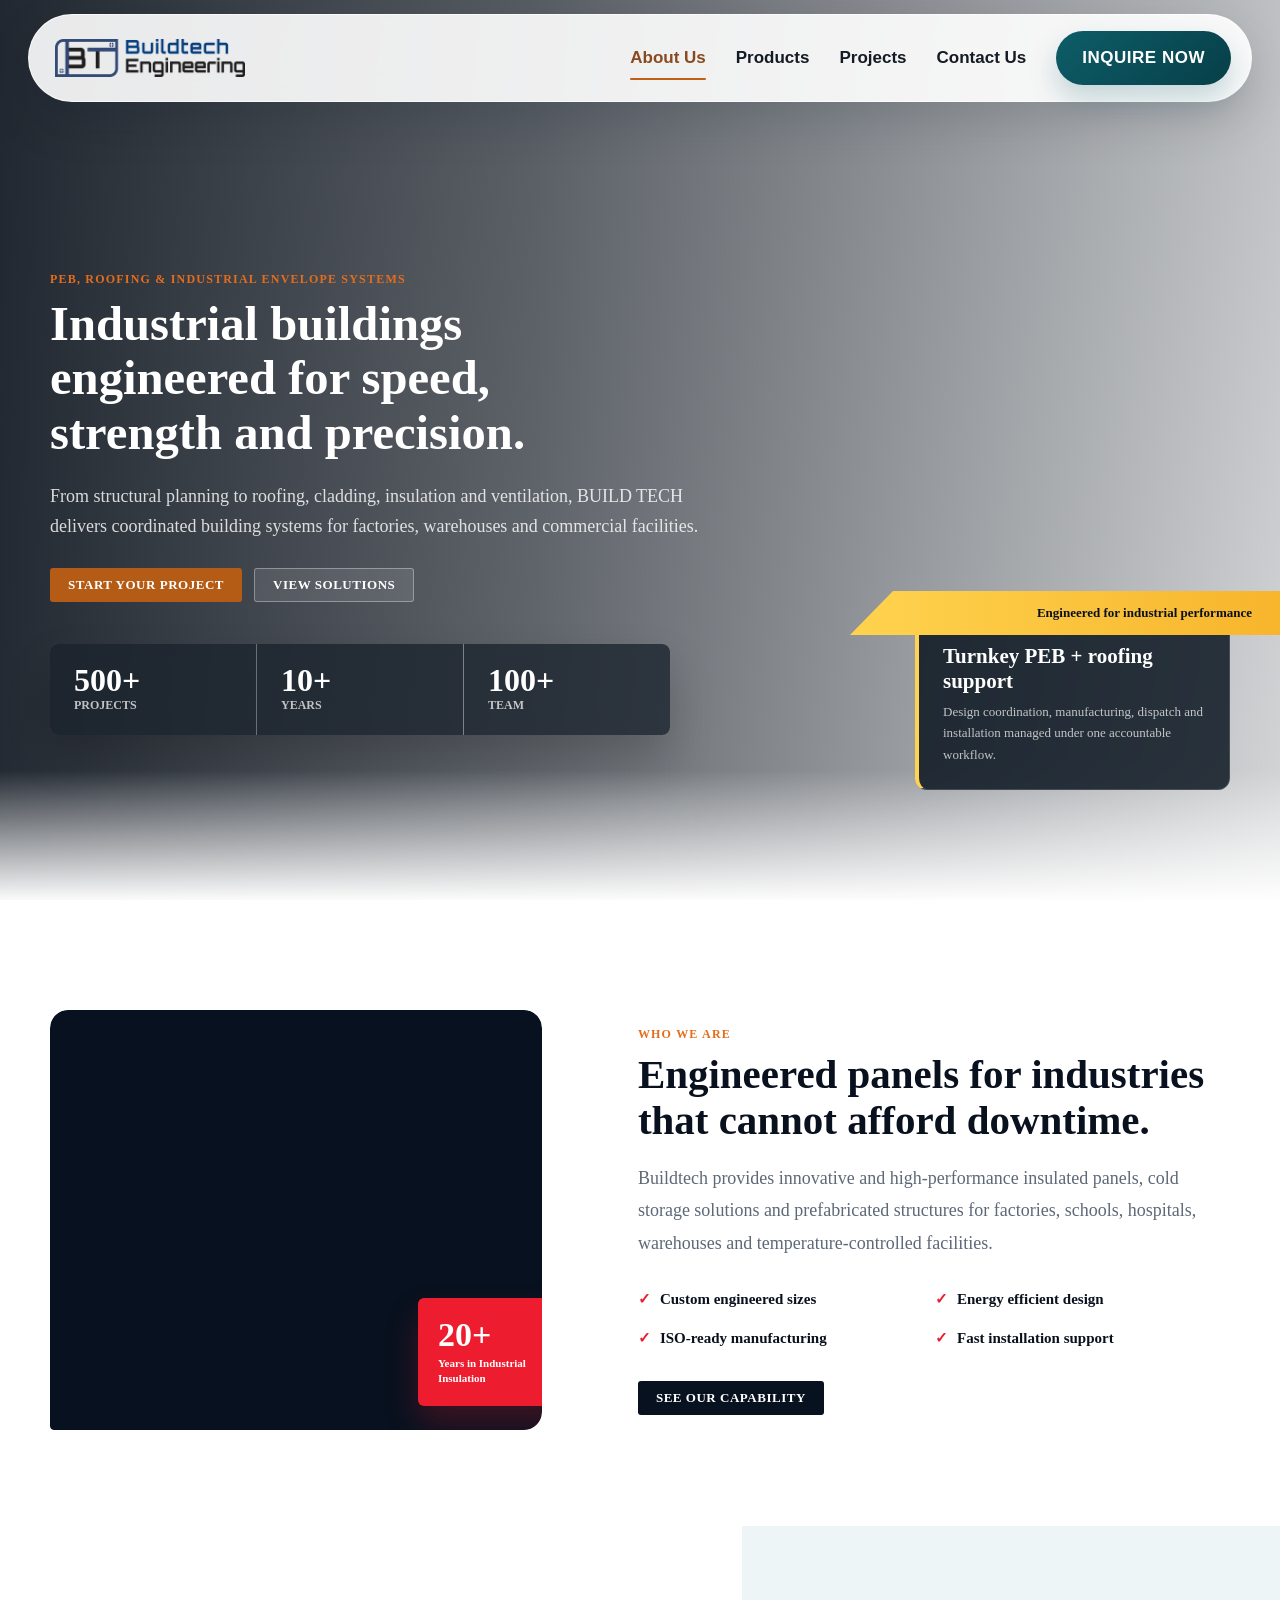
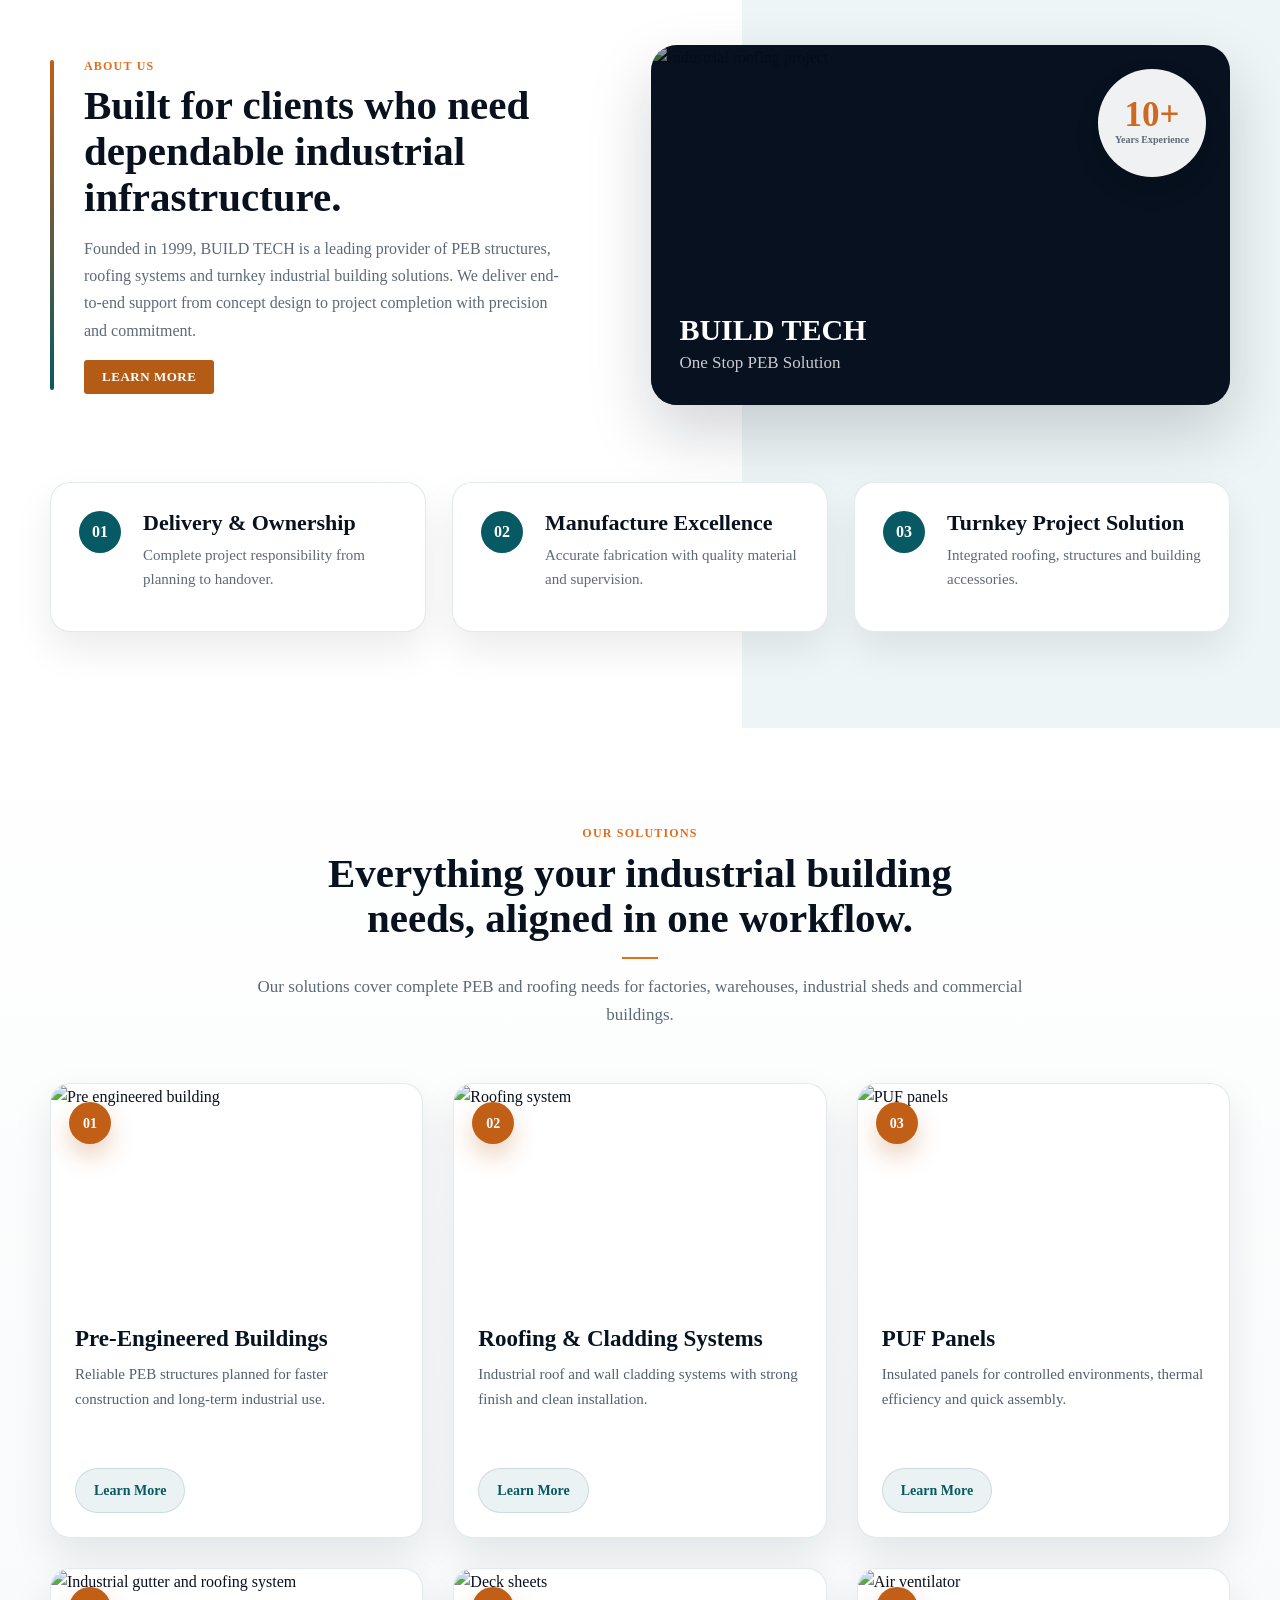
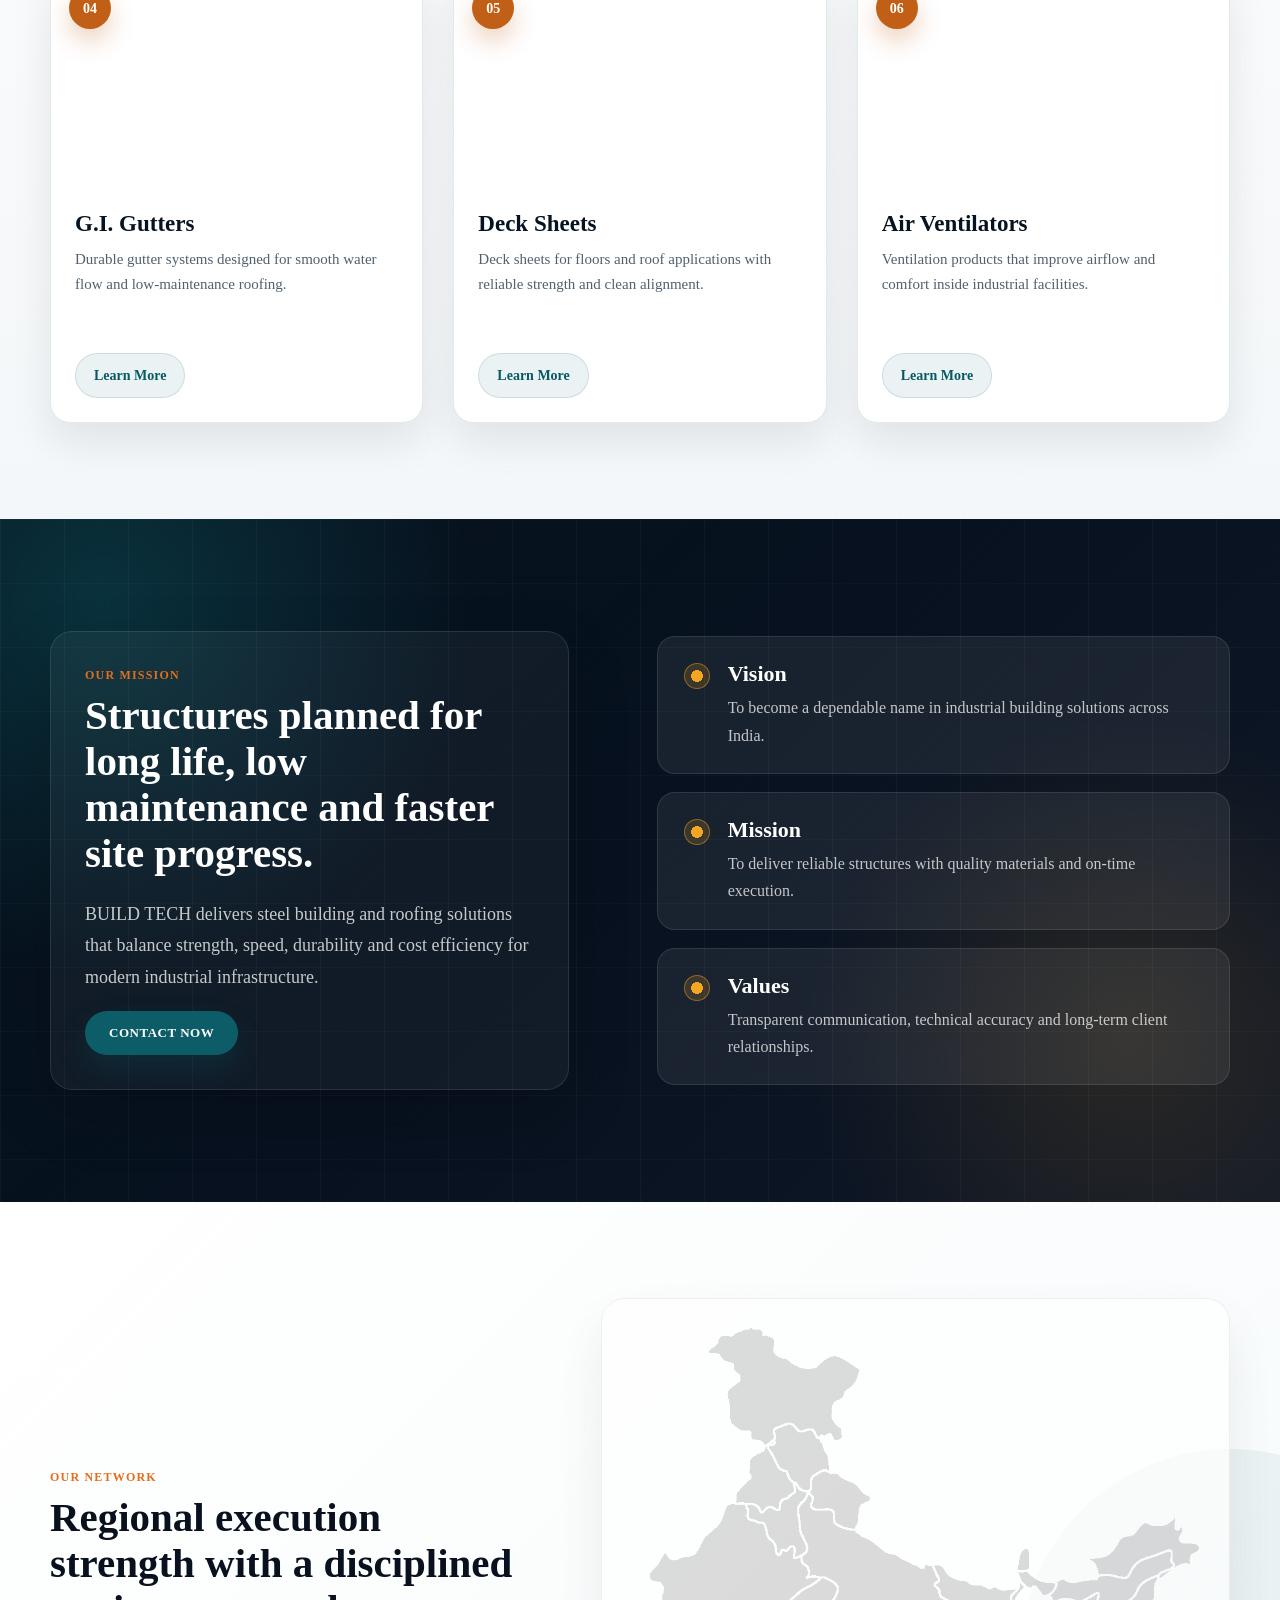
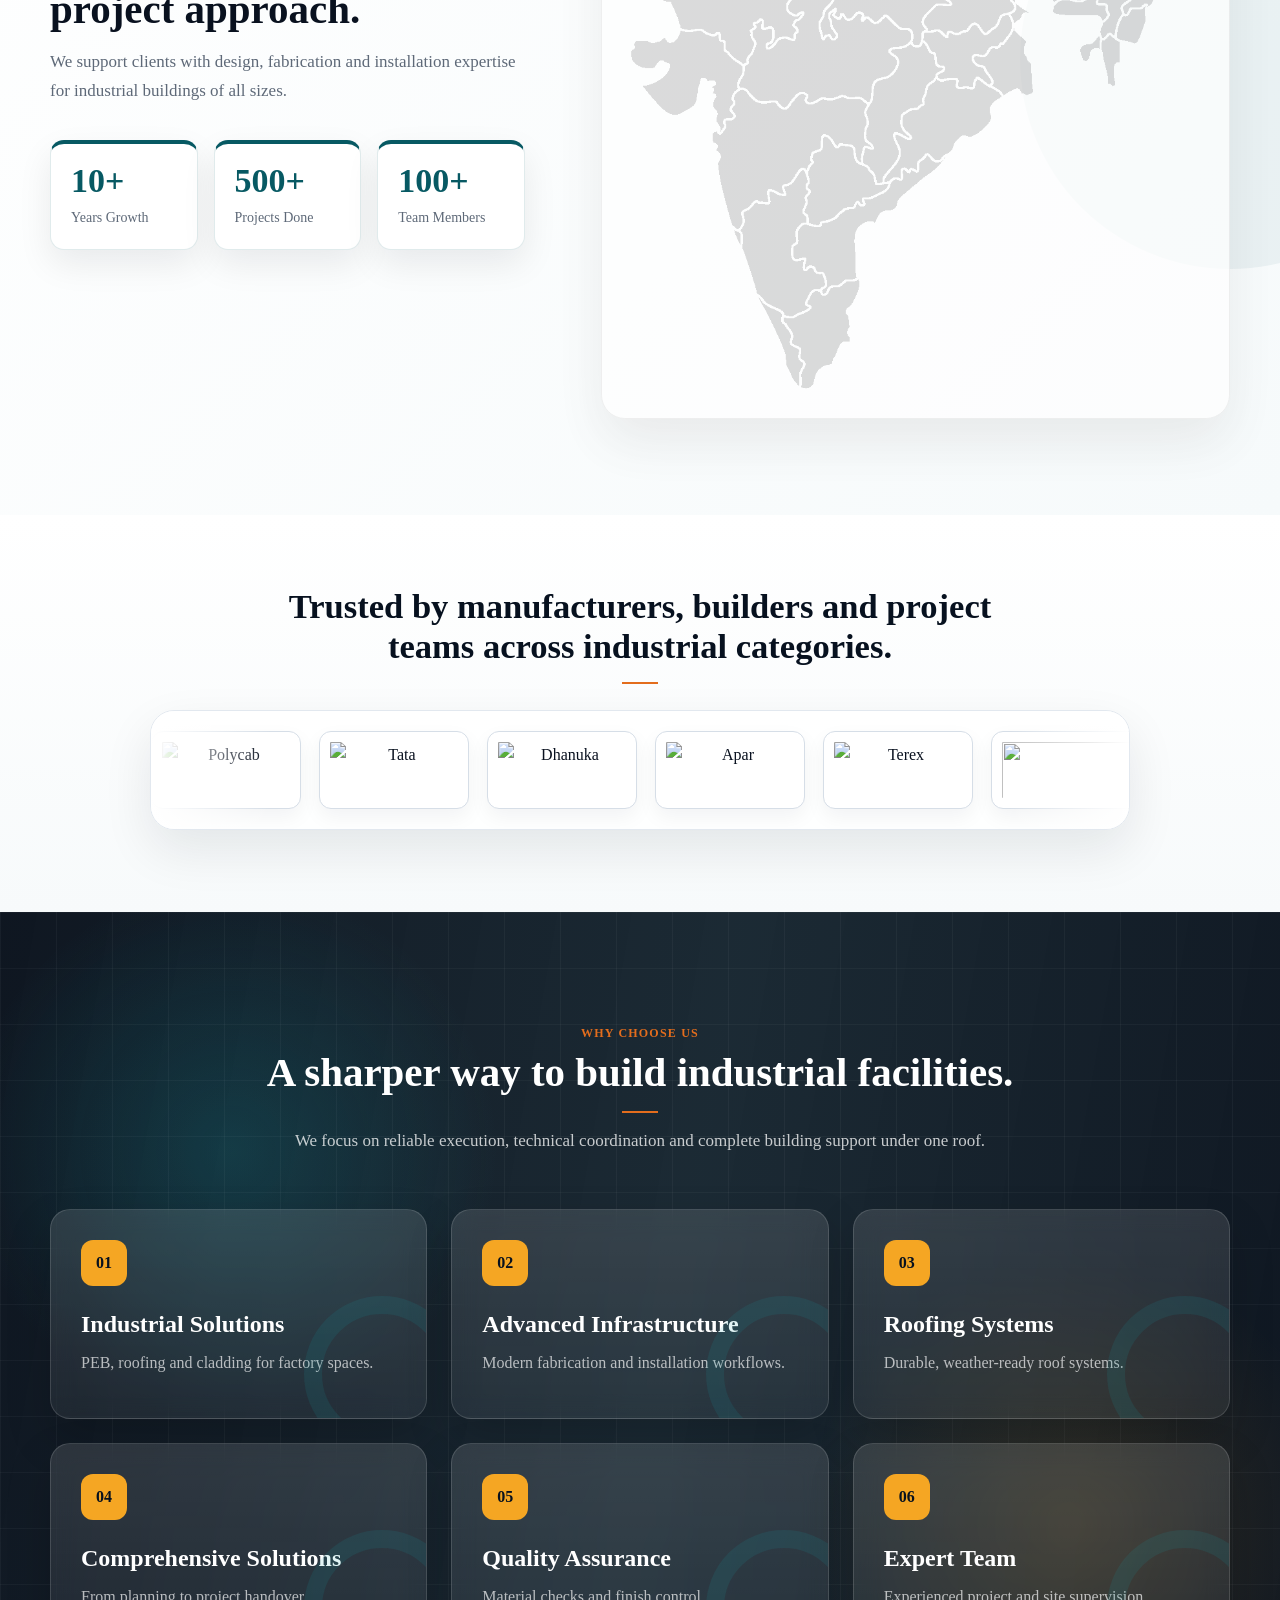
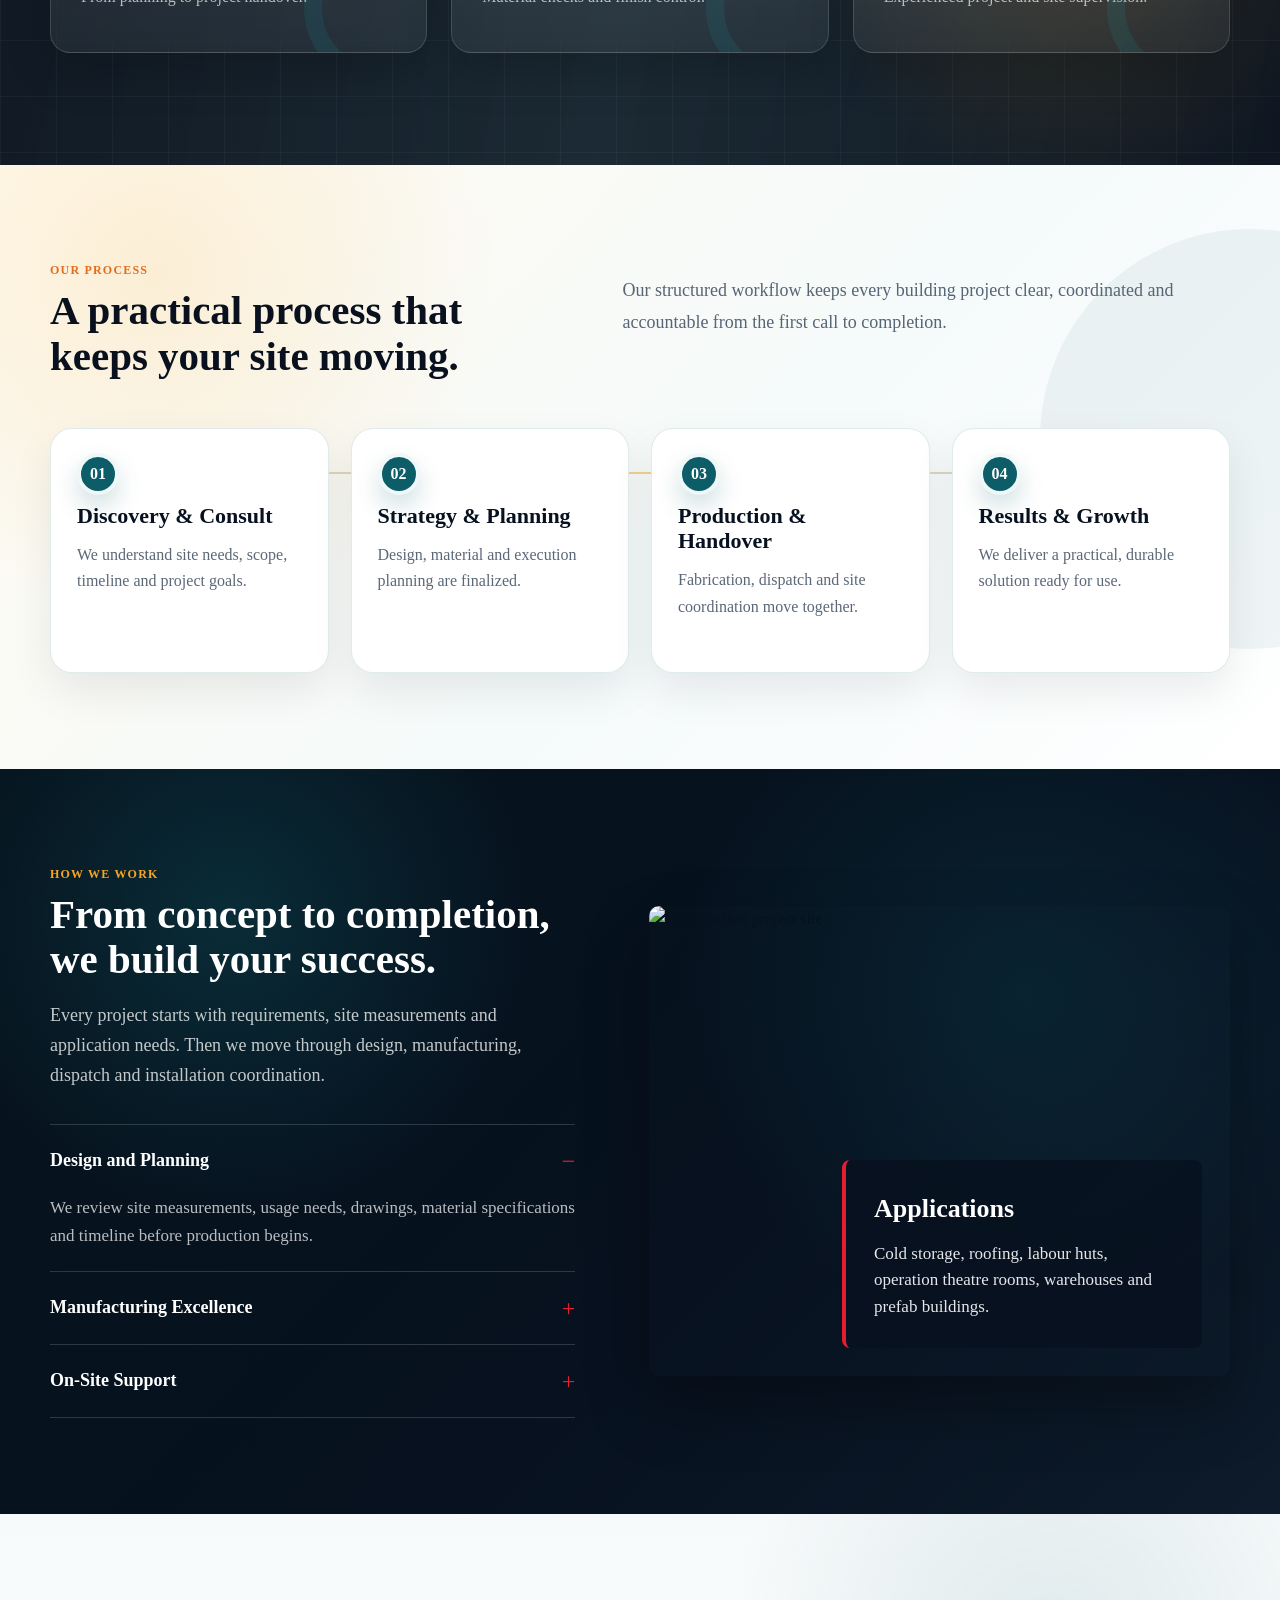
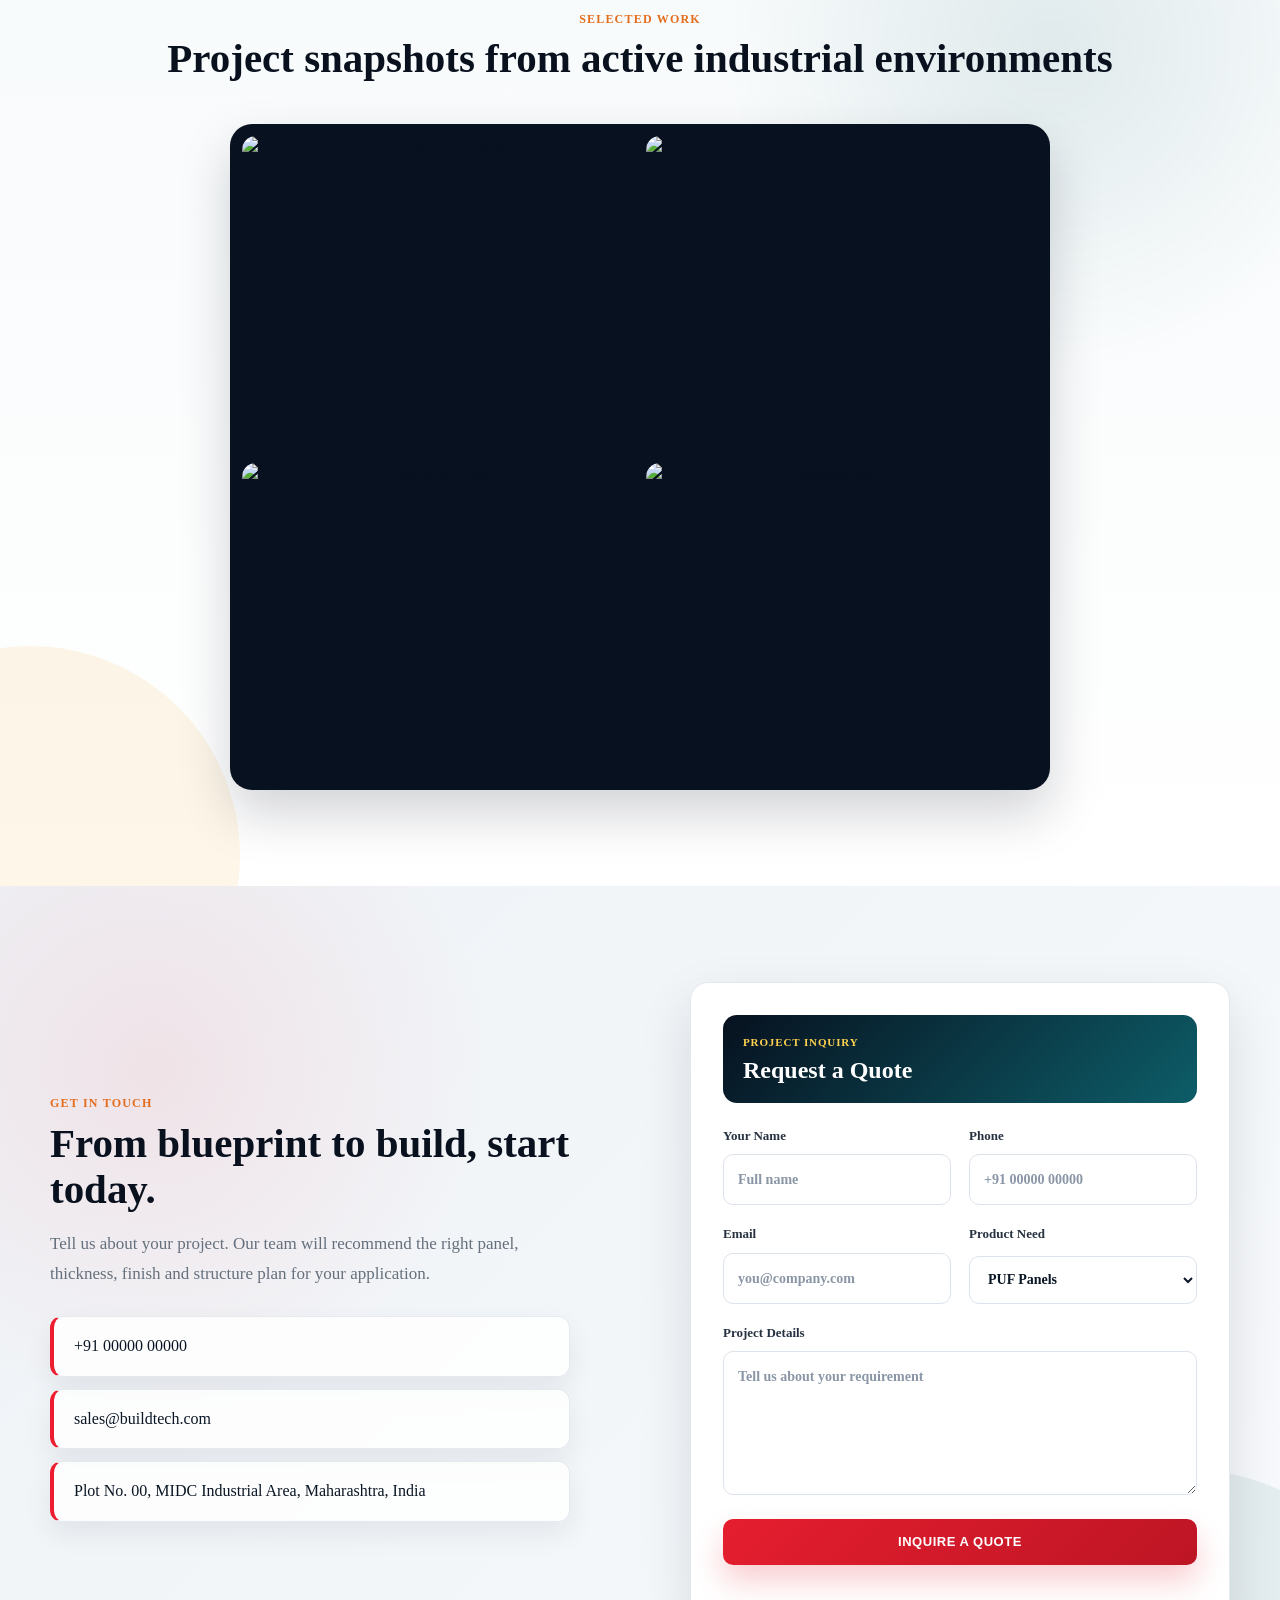
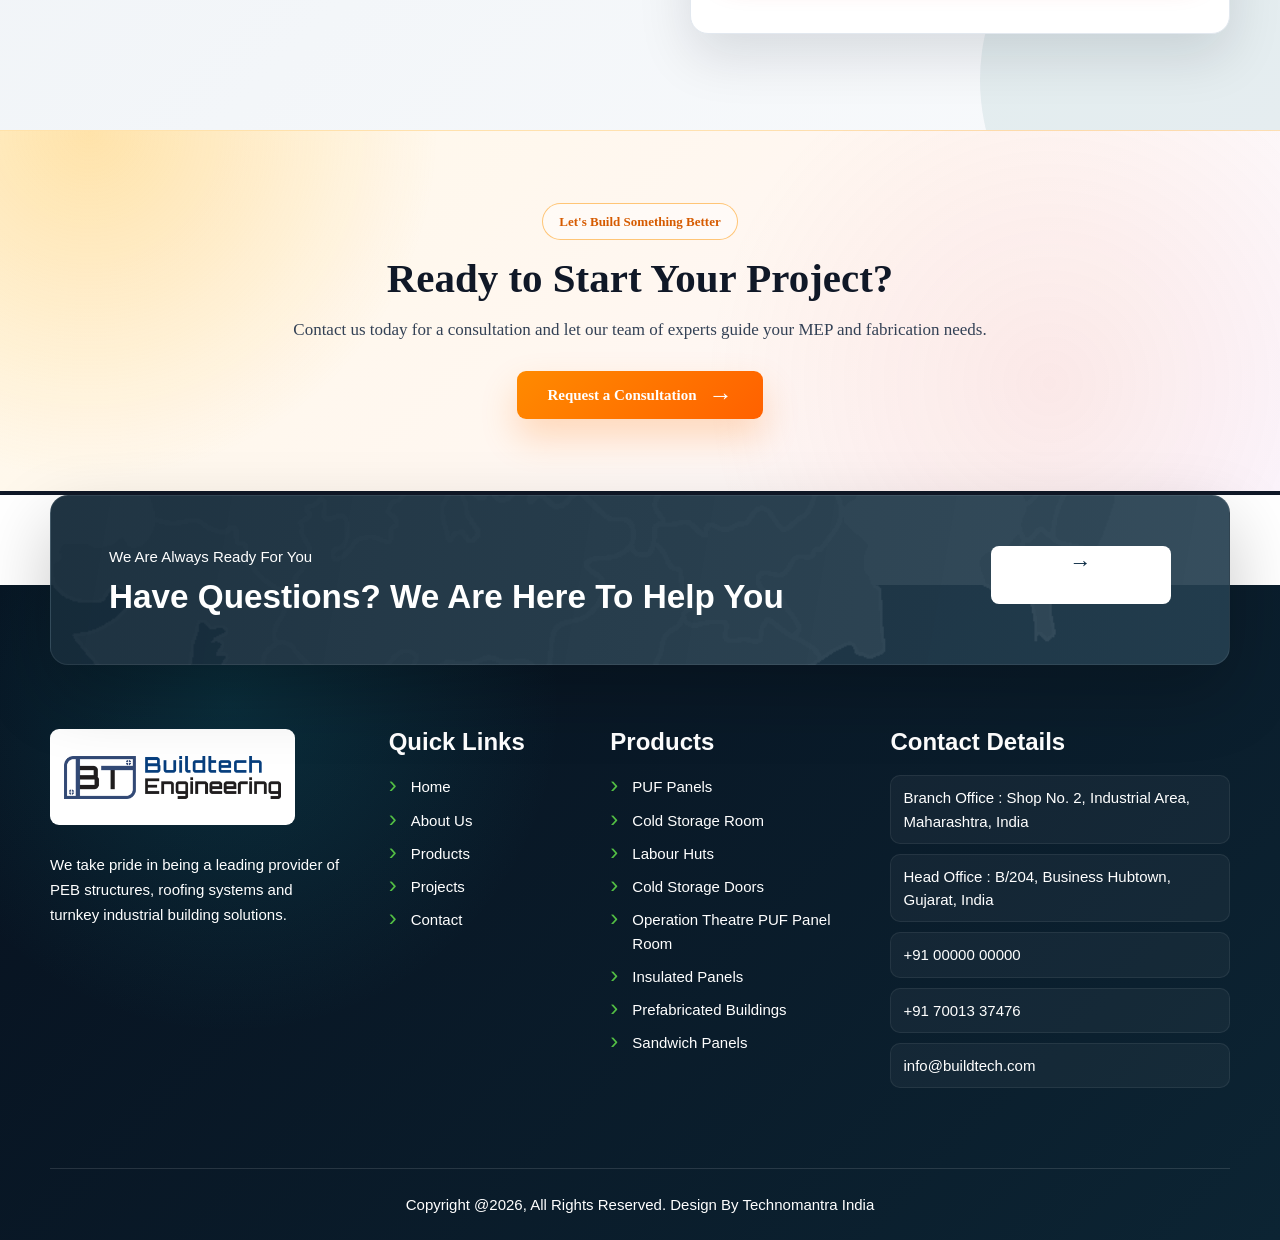
==== index.html @ 71ccad92 "website" ====
<!DOCTYPE html>
<html lang="en">
<head>
  <meta charset="UTF-8">
  <meta name="viewport" content="width=device-width, initial-scale=1.0">
  <title>BUILD TECH </title>
  <meta name="description" content="BUILD TECH provides PEB, roofing, turbo ventilators, deck sheets, air ventilators and turnkey industrial building solutions.">
  <link rel="preconnect" href="https://fonts.googleapis.com">
  <link rel="preconnect" href="https://fonts.gstatic.com" crossorigin>
  <link href="https://fonts.googleapis.com/css2?family=Inter:wght@400;500;600;700;800;900&display=swap" rel="stylesheet">
  <link rel="stylesheet" href="styles.css">
</head>
<body>
  <header class="hero" id="top">
    <nav class="nav">
      <a class="brand" href="#top">
        <img src="logo.png" alt="BUILD TECH logo">
      </a>
      <button class="nav-toggle" type="button" aria-label="Open menu" aria-expanded="false">
        <span></span><span></span><span></span>
      </button>
      <div class="nav-links" id="navLinks">
        <a href="#about">About Us</a>
        <a href="#solutions">Products</a>
        <a href="#projects">Projects</a>
        <a href="#contact">Contact Us</a>
        <a class="quote-pill" href="#contact">Inquire Now</a>
      </div>
    </nav>

    <div class="container hero-content">
      <p class="eyebrow">PEB, Roofing & Industrial Envelope Systems</p>
      <h1><span>Industrial buildings</span><span>engineered for speed,</span><span>strength and precision.</span></h1>
      <p>From structural planning to roofing, cladding, insulation and ventilation, BUILD TECH delivers coordinated building systems for factories, warehouses and commercial facilities.</p>
      <div class="hero-actions">
        <a class="btn" href="#contact">Start Your Project</a>
        <a class="btn btn-outline" href="#solutions">View Solutions</a>
      </div>
      <div class="hero-metrics" aria-label="Company highlights">
        <span><strong>500+</strong> Projects</span>
        <span><strong>10+</strong> Years</span>
        <span><strong>100+</strong> Team</span>
      </div>
    </div>

    <div class="hero-card">
      <span>Live Capability</span>
      <strong>Turnkey PEB + roofing support</strong>
      <p>Design coordination, manufacturing, dispatch and installation managed under one accountable workflow.</p>
    </div>

    <div class="ticker" aria-hidden="true">
      <span>Engineered for industrial performance</span>
    </div>
  </header>

  <main>
    <section class="banner-about">
      <div class="container banner-about-grid">
        <div class="banner-about-media">
          <video class="about-video" autoplay muted loop playsinline preload="metadata" aria-label="Industrial fabrication work">
            <source src="video1.mp4" type="video/mp4">
            Your browser does not support this video format.
          </video>
          <div class="banner-about-badge">
            <strong>20+</strong>
            <span>Years in Industrial Insulation</span>
          </div>
        </div>
        <div class="banner-about-copy">
          <p class="eyebrow">Who We Are</p>
          <h2><span>Engineered panels for industries</span><span>that cannot afford downtime.</span></h2>
          <p>Buildtech provides innovative and high-performance insulated panels, cold storage solutions and prefabricated structures for factories, schools, hospitals, warehouses and temperature-controlled facilities.</p>
          <div class="check-grid">
            <span>Custom engineered sizes</span>
            <span>Energy efficient design</span>
            <span>ISO-ready manufacturing</span>
            <span>Fast installation support</span>
          </div>
          <a class="btn btn-dark" href="#solutions">See Our Capability</a>
        </div>
      </div>
    </section>

    <section class="intro section" id="about">
      <div class="container intro-grid">
        <div class="intro-copy">
          <p class="eyebrow">About Us</p>
          <h2 class="intro-title"><span>Built for clients who need</span><span>dependable industrial</span><span>infrastructure.</span></h2>
          <p>Founded in 1999, BUILD TECH is a leading provider of PEB structures, roofing systems and turnkey industrial building solutions. We deliver end-to-end support from concept design to project completion with precision and commitment.</p>
          <a class="btn" href="#contact">Learn More</a>
        </div>
        <div class="logo-card">
          <img src="https://images.unsplash.com/photo-1541888946425-d81bb19240f5?auto=format&fit=crop&w=1200&q=82" alt="Industrial roofing project">
          <div class="logo-overlay">
            <strong>BUILD TECH</strong>
            <span>One Stop PEB Solution</span>
          </div>
          <div class="experience">
            <strong>10+</strong>
            <span>Years Experience</span>
          </div>
        </div>
      </div>

      <div class="container promise-row">
        <article>
          <span class="promise-num">01</span>
          <strong>Delivery & Ownership</strong>
          <p>Complete project responsibility from planning to handover.</p>
        </article>
        <article>
          <span class="promise-num">02</span>
          <strong>Manufacture Excellence</strong>
          <p>Accurate fabrication with quality material and supervision.</p>
        </article>
        <article>
          <span class="promise-num">03</span>
          <strong>Turnkey Project Solution</strong>
          <p>Integrated roofing, structures and building accessories.</p>
        </article>
      </div>
    </section>

    <section class="section solutions" id="solutions">
      <div class="container">
        <div class="center-head">
          <p class="eyebrow">Our Solutions</p>
          <h2><span>Everything your industrial building</span><span>needs, aligned in one workflow.</span></h2>
          <p>Our solutions cover complete PEB and roofing needs for factories, warehouses, industrial sheds and commercial buildings.</p>
        </div>

        <div class="service-grid">
          <article class="service-card">
            <span class="service-icon">01</span>
            <h3>Pre-Engineered Buildings</h3>
            <img src="https://images.unsplash.com/photo-1504917595217-d4dc5ebe6122?auto=format&fit=crop&w=900&q=80" alt="Pre engineered building">
            <p>Reliable PEB structures planned for faster construction and long-term industrial use.</p>
            <a href="#contact">Learn More</a>
          </article>
          <article class="service-card">
            <span class="service-icon">02</span>
            <h3>Roofing & Cladding Systems</h3>
            <img src="https://images.unsplash.com/photo-1541888946425-d81bb19240f5?auto=format&fit=crop&w=900&q=80" alt="Roofing system">
            <p>Industrial roof and wall cladding systems with strong finish and clean installation.</p>
            <a href="#contact">Learn More</a>
          </article>
          <article class="service-card">
            <span class="service-icon">03</span>
            <h3>PUF Panels</h3>
            <img src="https://images.unsplash.com/photo-1581092162384-8987c1d64718?auto=format&fit=crop&w=900&q=80" alt="PUF panels">
            <p>Insulated panels for controlled environments, thermal efficiency and quick assembly.</p>
            <a href="#contact">Learn More</a>
          </article>
          <article class="service-card">
            <span class="service-icon">04</span>
            <h3>G.I. Gutters</h3>
            <img src="https://images.unsplash.com/photo-1494526585095-c41746248156?auto=format&fit=crop&w=900&q=80" alt="Industrial gutter and roofing system">
            <p>Durable gutter systems designed for smooth water flow and low-maintenance roofing.</p>
            <a href="#contact">Learn More</a>
          </article>
          <article class="service-card">
            <span class="service-icon">05</span>
            <h3>Deck Sheets</h3>
            <img src="https://images.unsplash.com/photo-1503387762-592deb58ef4e?auto=format&fit=crop&w=900&q=80" alt="Deck sheets">
            <p>Deck sheets for floors and roof applications with reliable strength and clean alignment.</p>
            <a href="#contact">Learn More</a>
          </article>
          <article class="service-card">
            <span class="service-icon">06</span>
            <h3>Air Ventilators</h3>
            <img src="https://images.unsplash.com/photo-1565008447742-97f6f38c985c?auto=format&fit=crop&w=900&q=80" alt="Air ventilator">
            <p>Ventilation products that improve airflow and comfort inside industrial facilities.</p>
            <a href="#contact">Learn More</a>
          </article>
        </div>
      </div>
    </section>

    <section class="dark-split">
      <div class="container dark-grid">
        <div>
          <p class="eyebrow">Our Mission</p>
          <h2>Structures planned for long life, low maintenance and faster site progress.</h2>
          <p>BUILD TECH delivers steel building and roofing solutions that balance strength, speed, durability and cost efficiency for modern industrial infrastructure.</p>
          <a class="btn btn-light" href="#contact">Contact Now</a>
        </div>
        <div class="mission-list">
          <article><strong>Vision</strong><p>To become a dependable name in industrial building solutions across India.</p></article>
          <article><strong>Mission</strong><p>To deliver reliable structures with quality materials and on-time execution.</p></article>
          <article><strong>Values</strong><p>Transparent communication, technical accuracy and long-term client relationships.</p></article>
        </div>
      </div>
    </section>

    <section class="section global">
      <div class="container global-grid">
        <div>
          <p class="eyebrow">Our Network</p>
          <h2><span>Regional execution</span><span>strength with a disciplined</span><span>project approach.</span></h2>
          <p>We support clients with design, fabrication and installation expertise for industrial buildings of all sizes.</p>
          <div class="mini-stats">
            <span><strong>10+</strong> Years Growth</span>
            <span><strong>500+</strong> Projects Done</span>
            <span><strong>100+</strong> Team Members</span>
          </div>
        </div>
        <img class="map" src="map.png" alt="World map">
      </div>
    </section>

    <section class="brands">
      <div class="container">
        <h2>Trusted by manufacturers, builders and project teams across industrial categories.</h2>
        <div class="brand-marquee" aria-label="Trusted brands">
          <div class="brand-strip">
            <img src="https://dummyimage.com/130x70/ffffff/e42525.png&text=POLYCAB" alt="Polycab">
            <img src="https://dummyimage.com/130x70/ffffff/194d8f.png&text=TATA" alt="Tata">
            <img src="https://dummyimage.com/130x70/ffffff/1c86d1.png&text=DHANUKA" alt="Dhanuka">
            <img src="https://dummyimage.com/130x70/ffffff/333333.png&text=APAR" alt="Apar">
            <img src="https://dummyimage.com/130x70/ffffff/e30613.png&text=TEREX" alt="Terex">
            <img src="https://dummyimage.com/130x70/ffffff/e42525.png&text=POLYCAB" alt="">
            <img src="https://dummyimage.com/130x70/ffffff/194d8f.png&text=TATA" alt="">
            <img src="https://dummyimage.com/130x70/ffffff/1c86d1.png&text=DHANUKA" alt="">
            <img src="https://dummyimage.com/130x70/ffffff/333333.png&text=APAR" alt="">
            <img src="https://dummyimage.com/130x70/ffffff/e30613.png&text=TEREX" alt="">
          </div>
        </div>
      </div>
    </section>

    <section class="expertise">
      <div class="container">
        <div class="center-head light">
          <p class="eyebrow">Why Choose Us</p>
          <h2>A sharper way to build industrial facilities.</h2>
          <p>We focus on reliable execution, technical coordination and complete building support under one roof.</p>
        </div>
        <div class="expertise-grid">
          <article><span class="expertise-num">01</span><strong>Industrial Solutions</strong><p>PEB, roofing and cladding for factory spaces.</p></article>
          <article><span class="expertise-num">02</span><strong>Advanced Infrastructure</strong><p>Modern fabrication and installation workflows.</p></article>
          <article><span class="expertise-num">03</span><strong>Roofing Systems</strong><p>Durable, weather-ready roof systems.</p></article>
          <article><span class="expertise-num">04</span><strong>Comprehensive Solutions</strong><p>From planning to project handover.</p></article>
          <article><span class="expertise-num">05</span><strong>Quality Assurance</strong><p>Material checks and finish control.</p></article>
          <article><span class="expertise-num">06</span><strong>Expert Team</strong><p>Experienced project and site supervision.</p></article>
        </div>
      </div>
    </section>

    <section class="section steps">
      <div class="container">
        <div class="section-head">
          <div>
            <p class="eyebrow">Our Process</p>
            <h2>A practical process that keeps your site moving.</h2>
          </div>
          <p>Our structured workflow keeps every building project clear, coordinated and accountable from the first call to completion.</p>
        </div>
        <div class="steps-row">
          <article><span>01</span><strong>Discovery & Consult</strong><p>We understand site needs, scope, timeline and project goals.</p></article>
          <article><span>02</span><strong>Strategy & Planning</strong><p>Design, material and execution planning are finalized.</p></article>
          <article><span>03</span><strong>Production & Handover</strong><p>Fabrication, dispatch and site coordination move together.</p></article>
          <article><span>04</span><strong>Results & Growth</strong><p>We deliver a practical, durable solution ready for use.</p></article>
        </div>
      </div>
    </section>

    <section class="section build">
      <div class="container build-grid">
        <div class="work-copy">
          <p class="eyebrow">How We Work</p>
          <h2 class="work-title"><span>From concept to completion,</span><span>we build your success.</span></h2>
          <p>Every project starts with requirements, site measurements and application needs. Then we move through design, manufacturing, dispatch and installation coordination.</p>

          <div class="work-list">
            <article class="work-item is-open">
              <button class="work-list-head" type="button" aria-expanded="true">
                <strong>Design and Planning</strong>
                <span>−</span>
              </button>
              <p>We review site measurements, usage needs, drawings, material specifications and timeline before production begins.</p>
            </article>
            <article class="work-item">
              <button class="work-list-head" type="button" aria-expanded="false">
                <strong>Manufacturing Excellence</strong>
                <span>+</span>
              </button>
              <p>Panels, roofing elements and structural components are prepared with controlled fabrication, finish checks and dispatch planning.</p>
            </article>
            <article class="work-item">
              <button class="work-list-head" type="button" aria-expanded="false">
                <strong>On-Site Support</strong>
                <span>+</span>
              </button>
              <p>Our team coordinates installation support, alignment, handover checks and practical guidance for smooth project completion.</p>
            </article>
          </div>
        </div>

        <div class="work-visual">
          <img src="https://images.unsplash.com/photo-1541888946425-d81bb19240f5?auto=format&fit=crop&w=1200&q=82" alt="Construction project site">
          <div class="application-card">
            <strong>Applications</strong>
            <span>Cold storage, roofing, labour huts, operation theatre rooms, warehouses and prefab buildings.</span>
          </div>
        </div>
      </div>
    </section>

    <section class="section projects" id="projects">
      <div class="container">
        <p class="eyebrow">Selected Work</p>
        <h2>Project snapshots from active industrial environments</h2>
        <div class="project-collage">
          <img src="https://images.unsplash.com/photo-1494526585095-c41746248156?auto=format&fit=crop&w=900&q=80" alt="Industrial building">
          <img src="https://images.unsplash.com/photo-1601584115197-04ecc0da31d7?auto=format&fit=crop&w=900&q=80" alt="Factory project">
          <img src="https://images.unsplash.com/photo-1486406146926-c627a92ad1ab?auto=format&fit=crop&w=900&q=80" alt="Building frame">
          <img src="https://images.unsplash.com/photo-1522771739844-6a9f6d5f14af?auto=format&fit=crop&w=900&q=80" alt="Stadium project">
        </div>
      </div>
    </section>

    <section class="section quote-section" id="contact">
      <div class="container quote-grid">
        <div class="quote-copy">
          <p class="eyebrow">Get In Touch</p>
          <h2>From blueprint to build, start today.</h2>
          <p>Tell us about your project. Our team will recommend the right panel, thickness, finish and structure plan for your application.</p>
          <div class="contact-list">
            <a href="tel:+910000000000">+91 00000 00000</a>
            <a href="mailto:sales@buildtech.com">sales@buildtech.com</a>
            <span>Plot No. 00, MIDC Industrial Area, Maharashtra, India</span>
          </div>
        </div>

        <form class="quote-form" id="quoteForm">
          <div class="quote-form-head">
            <span>Project Inquiry</span>
            <h3>Request a Quote</h3>
          </div>
          <label class="field-half">Your Name
            <input type="text" name="name" placeholder="Full name" required>
          </label>
          <label class="field-half">Phone
            <input type="tel" name="phone" placeholder="+91 00000 00000" required>
          </label>
          <label class="field-half">Email
            <input type="email" name="email" placeholder="you@company.com">
          </label>
          <label class="field-half">Product Need
            <select name="product">
              <option>PUF Panels</option>
              <option>PEB Building</option>
              <option>Roofing Systems</option>
              <option>Deck Sheets</option>
              <option>Air Ventilator</option>
            </select>
          </label>
          <label class="field-full">Project Details
            <textarea name="message" rows="5" placeholder="Tell us about your requirement"></textarea>
          </label>
          <button class="btn field-full" type="submit">Inquire a Quote</button>
          <p class="form-status field-full" id="formStatus" role="status"></p>
        </form>
      </div>
    </section>

    <section class="bottom-cta">
      <div class="container">
        <span class="cta-label">Let's Build Something Better</span>
        <h2>Ready to Start Your Project?</h2>
        <p>Contact us today for a consultation and let our team of experts guide your MEP and fabrication needs.</p>
        <a class="cta-button" href="#contact">Request a Consultation <span>→</span></a>
      </div>
    </section>
  </main>

  <footer class="footer">
    <div class="container footer-help">
      <div>
        <span>We Are Always Ready For You</span>
        <h2>Have Questions? We Are Here To Help You</h2>
      </div>
      <a href="#contact">Contact Us <span>→</span></a>
    </div>

    <div class="container footer-grid">
      <div>
        <img src="logo.png" alt="BUILD TECH">
        <p>We take pride in being a leading provider of PEB structures, roofing systems and turnkey industrial building solutions.</p>
      </div>
      <div>
        <h3>Quick Links</h3>
        <a href="#top">Home</a>
        <a href="#about">About Us</a>
        <a href="#solutions">Products</a>
        <a href="#projects">Projects</a>
        <a href="#contact">Contact</a>
      </div>
      <div>
        <h3>Products</h3>
        <a href="#solutions">PUF Panels</a>
        <a href="#solutions">Cold Storage Room</a>
        <a href="#solutions">Labour Huts</a>
        <a href="#solutions">Cold Storage Doors</a>
        <a href="#solutions">Operation Theatre PUF Panel Room</a>
        <a href="#solutions">Insulated Panels</a>
        <a href="#solutions">Prefabricated Buildings</a>
        <a href="#solutions">Sandwich Panels</a>
      </div>
      <div>
        <h3>Contact Details</h3>
        <span>Branch Office : Shop No. 2, Industrial Area, Maharashtra, India</span>
        <span>Head Office : B/204, Business Hubtown, Gujarat, India</span>
        <a href="tel:+910000000000">+91 00000 00000</a>
        <a href="tel:+917001337476">+91 70013 37476</a>
        <a href="mailto:info@asinfrateck.com">info@buildtech.com</a>
      </div>
    </div>
    <div class="container copyright">Copyright @2026, All Rights Reserved. Design By Technomantra India</div>
    <!-- <a class="whatsapp" href="https://wa.me/910000000000" aria-label="WhatsApp">WA</a> -->
  </footer>

  <script src="script.js"></script>
</body>
</html>
---- styles.css ----
:root {
  --ink: #09111f;
  --muted: #5e6978;
  --teal: #075963;
  --teal-dark: #063f48;
  --cyan: #15a1ad;
  --gold: #f5a623;
  --yellow: #ffd34f;
  --paper: #ffffff;
  --soft: #f5f5f5;
  --line: #e7e9ee;
  --shadow: 0 18px 38px rgba(9, 17, 31, 0.14);
}

* {
  box-sizing: border-box;
}

html {
  scroll-behavior: smooth;
}

body {
  margin: 0;
  color: var(--ink);
  background: #ffffff;
  font-family: "Times New Roman", Times, serif;
  font-size: 16px;
  line-height: 1.65;
  overflow-x: hidden;
}

body.is-menu-open {
  overflow: hidden;
}

img {
  display: block;
  width: 100%;
  height: auto;
}

a {
  color: inherit;
  text-decoration: none;
}

button,
input,
select,
textarea {
  font: inherit;
}

.container {
  width: min(1180px, calc(100% - 40px));
  margin: 0 auto;
}

.section {
  padding: 96px 0;
}

.eyebrow {
  margin: 0 0 7px;
  color: #e36d1d !important;
  font-size: 12px !important;
  font-weight: 700;
  letter-spacing: 0.1em;
  text-transform: uppercase;
}

h1,
h2,
h3,
p {
  margin-top: 0;
}

h1,
h2,
h3 {
  letter-spacing: 0;
  line-height: 1.08;
}

h1 {
  max-width: 620px;
  margin-bottom: 15px;
  font-size: 42px;
  font-weight: 700;
}

h2 {
  margin-bottom: 14px;
  font-size: clamp(34px, 3.6vw, 52px);
  font-weight: 700;
}

h3 {
  margin-bottom: 10px;
  font-size: 20px;
  font-weight: 700;
}

p {
  color: var(--muted);
  font-size: 16px;
}

.btn {
  display: inline-flex;
  align-items: center;
  justify-content: center;
  min-height: 34px;
  padding: 0 18px;
  color: #ffffff;
  background: #b45b16;
  border: 0;
  border-radius: 3px;
  font-size: 13px;
  font-weight: 700;
  letter-spacing: 0.04em;
  text-transform: uppercase;
  transition: transform 0.2s ease, background 0.2s ease;
}

.btn:hover {
  transform: translateY(-2px);
  background: #8b4511;
}

.btn-light {
  color: var(--teal);
  background: #ffffff;
}

.btn-outline {
  color: #ffffff;
  background: rgba(255, 255, 255, 0.1);
  border: 1px solid rgba(255, 255, 255, 0.34);
}

.hero {
  position: relative;
  min-height: 100vh;
  overflow: hidden;
  background:
    linear-gradient(90deg, rgba(5, 12, 22, 0.86) 0%, rgba(5, 12, 22, 0.58) 42%, rgba(5, 12, 22, 0.08) 100%),
    linear-gradient(180deg, rgba(8, 19, 29, 0.2), rgba(8, 19, 29, 0.1)),
    url("https://images.unsplash.com/photo-1503387762-592deb58ef4e?auto=format&fit=crop&w=1900&q=85") center top / cover;
}

.hero::after {
  position: absolute;
  inset: auto 0 0;
  height: 130px;
  background: linear-gradient(180deg, transparent, rgba(255, 255, 255, 0.98));
  content: "";
}

.nav {
  position: relative;
  z-index: 4;
  display: flex;
  width: min(1280px, calc(100% - 56px));
  min-height: 88px;
  align-items: center;
  justify-content: space-between;
  margin: 14px auto 0;
  padding: 0 20px 0 26px;
  background: rgba(255, 255, 255, 0.9);
  border: 1px solid rgba(255, 255, 255, 0.72);
  border-radius: 999px;
  box-shadow: 0 18px 48px rgba(7, 17, 31, 0.16);
  backdrop-filter: blur(14px);
}

.brand {
  display: block;
  width: 190px;
  background: transparent;
  border-radius: 0;
  box-shadow: none;
}

.brand img {
  height: 76px;
  object-fit: contain;
}

.nav-links {
  display: flex;
  align-items: center;
  gap: 30px;
  padding: 0;
  color: #151b24;
  background: transparent;
  border-radius: 0;
  font-size: 17px;
  font-weight: 700;
  backdrop-filter: none;
  font-family: Arial, sans-serif;
}

.nav-links a:not(.quote-pill) {
  position: relative;
  padding: 8px 0;
  transition: color 0.2s ease;
}

.nav-links a:not(.quote-pill)::after {
  position: absolute;
  right: 0;
  bottom: 0;
  left: 0;
  height: 2px;
  background: #c15f17;
  border-radius: 999px;
  content: "";
  transform: scaleX(0);
  transform-origin: left;
  transition: transform 0.22s ease;
}

.nav-links a:not(.quote-pill):hover,
.nav-links a:first-child {
  color: #8a4a1f;
}

.nav-links a:not(.quote-pill):hover::after,
.nav-links a:first-child::after {
  transform: scaleX(1);
}

.caret {
  position: relative;
  top: -1px;
  font-size: 16px;
}

.quote-pill {
  padding: 13px 26px;
  color: #ffffff;
  background: linear-gradient(135deg, #0d5d68, #073f48);
  border-radius: 999px;
  font-size: 16px;
  font-weight: 800;
  letter-spacing: 0.03em;
  text-transform: uppercase;
  box-shadow: 0 14px 28px rgba(13, 93, 104, 0.22);
  font-family: Arial, sans-serif;
}

.hero-content {
  position: relative;
  z-index: 3;
  width: min(1180px, calc(100% - 40px));
  margin: 0 auto;
  padding-top: 168px;
  color: #ffffff;
}

.hero-content h1 {
  max-width: 720px;
  margin-bottom: 22px;
  color: #ffffff;
  font-size: clamp(38px, 4.2vw, 56px);
  font-weight: 700;
  line-height: 1.12;
}

.hero-content h1 span {
  display: block;
  white-space: nowrap;
}

.hero-content p:not(.eyebrow) {
  max-width: 660px;
  color: rgba(255, 255, 255, 0.82);
  font-size: 18px;
  line-height: 1.65;
}

.hero-actions {
  display: flex;
  flex-wrap: wrap;
  gap: 12px;
  margin-top: 26px;
}

.hero-metrics {
  display: grid;
  width: min(620px, 100%);
  grid-template-columns: repeat(3, 1fr);
  gap: 1px;
  margin-top: 42px;
  overflow: hidden;
  border-radius: 8px;
  background: rgba(255, 255, 255, 0.22);
  box-shadow: 0 22px 44px rgba(0, 0, 0, 0.2);
}

.hero-metrics span {
  padding: 20px 24px;
  color: rgba(255, 255, 255, 0.72);
  background: rgba(6, 16, 27, 0.72);
  font-size: 12px;
  font-weight: 700;
  text-transform: uppercase;
}

.hero-metrics strong {
  display: block;
  color: #ffffff;
  font-size: 32px;
  line-height: 1;
}

.hero-card {
  position: absolute;
  right: max(36px, calc((100vw - 1180px) / 2));
  bottom: 110px;
  z-index: 3;
  width: 315px;
  padding: 24px;
  color: #ffffff;
  background: rgba(6, 16, 27, 0.82);
  border: 1px solid rgba(255, 255, 255, 0.14);
  border-left: 4px solid var(--yellow);
  border-radius: 12px;
  backdrop-filter: blur(12px);
}

.hero-card span {
  display: block;
  margin-bottom: 10px;
  color: var(--yellow);
  font-size: 10px;
  font-weight: 900;
  letter-spacing: 0.12em;
  text-transform: uppercase;
}

.hero-card strong {
  display: block;
  margin-bottom: 8px;
  font-size: 21px;
  line-height: 1.15;
}

.hero-card p {
  margin: 0;
  color: rgba(255, 255, 255, 0.72);
  font-size: 13px;
}

.nav-toggle {
  display: none;
  width: 42px;
  height: 42px;
  background: #ffffff;
  border: 0;
  border-radius: 4px;
}

.nav-toggle span {
  display: block;
  width: 18px;
  height: 2px;
  margin: 4px auto;
  background: var(--ink);
}

.ticker {
  position: absolute;
  right: 0;
  bottom: 265px;
  z-index: 3;
  width: min(430px, 45vw);
  height: 44px;
  background: linear-gradient(90deg, var(--yellow), #f7b52c);
  clip-path: polygon(10% 0, 100% 0, 100% 100%, 0 100%);
}

.ticker span {
  display: flex;
  height: 100%;
  align-items: center;
  justify-content: flex-end;
  padding-right: 28px;
  font-size: 13px;
  font-weight: 900;
}

.banner-about {
  position: relative;
  z-index: 2;
  padding: 110px 0 96px;
  background: #ffffff;
  overflow: hidden;
}

.banner-about-grid {
  display: grid;
  grid-template-columns: 0.95fr 1fr;
  gap: 96px;
  align-items: center;
}

.banner-about-media {
  position: relative;
  max-width: 560px;
  overflow: hidden;
  border-radius: 18px 18px 18px 4px;
}

.banner-about-media img,
.banner-about-media video {
  display: block;
  width: 100%;
  height: 420px;
  object-fit: cover;
  object-position: center;
  border-radius: 18px 18px 18px 4px;
  box-shadow: 0 24px 48px rgba(9, 17, 31, 0.14);
  background: #07111f;
}

.banner-about-badge {
  position: absolute;
  right: -26px;
  bottom: 24px;
  width: 150px;
  padding: 20px;
  color: #ffffff;
  background: #ed1c2e;
  border-radius: 6px;
  box-shadow: 0 18px 34px rgba(237, 28, 46, 0.24);
}

.banner-about-badge strong {
  display: block;
  margin-bottom: 4px;
  font-size: 34px;
  line-height: 1;
}

.banner-about-badge span {
  display: block;
  font-size: 11px;
  font-weight: 700;
  line-height: 1.35;
}

.banner-about-copy h2 {
  max-width: 720px;
  margin-bottom: 18px;
  font-size: clamp(34px, 3.2vw, 46px);
  line-height: 1.08;
}

.banner-about-copy h2 span {
  display: block;
  white-space: nowrap;
}

.banner-about-copy p:not(.eyebrow) {
  max-width: 600px;
  font-size: 18px;
  line-height: 1.8;
}

.check-grid {
  display: grid;
  grid-template-columns: repeat(2, minmax(0, 1fr));
  gap: 14px 28px;
  margin: 28px 0 30px;
}

.check-grid span {
  position: relative;
  padding-left: 22px;
  font-size: 15px;
  font-weight: 800;
}

.check-grid span::before {
  position: absolute;
  left: 0;
  top: 0;
  color: #ed1c2e;
  content: "✓";
}

.btn-dark {
  background: #07111f;
}

.intro {
  position: relative;
  background:
    linear-gradient(90deg, #ffffff 0 58%, #eef5f6 58% 100%);
  overflow: hidden;
}

.intro-grid {
  display: grid;
  grid-template-columns: 0.95fr 1.05fr;
  gap: 78px;
  align-items: center;
}

.intro-copy {
  position: relative;
  padding: 34px 0 34px 34px;
}

.intro-copy::before {
  position: absolute;
  top: 38px;
  bottom: 38px;
  left: 0;
  width: 4px;
  background: linear-gradient(180deg, #c15f17, var(--teal));
  border-radius: 999px;
  content: "";
}

.intro-copy p {
  max-width: 600px;
  font-size: 16px;
  line-height: 1.7;
}

.intro-title span {
  display: block;
  white-space: nowrap;
}

.logo-card {
  position: relative;
  min-height: 300px;
  background: #07111f;
  border: 0;
  border-radius: 26px;
  overflow: hidden;
  box-shadow: 0 28px 64px rgba(9, 17, 31, 0.18);
}

.logo-card img {
  height: 360px;
  object-fit: cover;
  opacity: 0.82;
  filter: saturate(0.9) contrast(1.05);
}

.logo-card::after {
  position: absolute;
  inset: 0;
  background:
    linear-gradient(180deg, transparent 28%, rgba(7, 17, 31, 0.78) 100%),
    linear-gradient(90deg, rgba(7, 17, 31, 0.28), transparent 58%);
  content: "";
}

.logo-overlay {
  position: absolute;
  left: 28px;
  right: 28px;
  bottom: 28px;
  z-index: 2;
  color: #ffffff;
}

.logo-overlay strong,
.logo-overlay span {
  display: block;
}

.logo-overlay strong {
  margin-bottom: 4px;
  font-size: 30px;
  line-height: 1;
  text-transform: uppercase;
}

.logo-overlay span {
  color: rgba(255, 255, 255, 0.78);
  font-size: 17px;
}

.experience {
  position: absolute;
  top: 24px;
  right: 24px;
  z-index: 3;
  display: grid;
  width: 108px;
  height: 108px;
  place-items: center;
  align-content: center;
  text-align: center;
  background: rgba(255, 255, 255, 0.94);
  border-radius: 50%;
  box-shadow: 0 12px 25px rgba(0, 0, 0, 0.13);
}

.experience strong {
  color: #cf691f;
  font-size: 35px;
  line-height: 1;
}

.experience span {
  color: var(--muted);
  font-size: 10px;
  font-weight: 700;
}

.promise-row {
  display: grid;
  grid-template-columns: repeat(3, 1fr);
  gap: 26px;
  margin-top: 54px;
}

.promise-row article {
  position: relative;
  overflow: hidden;
  min-height: 150px;
  padding: 28px 28px 28px 92px;
  color: var(--ink);
  background: #ffffff;
  border: 1px solid rgba(7, 89, 99, 0.12);
  border-radius: 20px;
  box-shadow: 0 18px 38px rgba(9, 17, 31, 0.08);
  transition: transform 0.22s ease, box-shadow 0.22s ease;
}

.promise-row article:hover {
  transform: translateY(-6px);
  box-shadow: 0 26px 54px rgba(9, 17, 31, 0.13);
}

.promise-num {
  position: absolute;
  top: 28px;
  left: 28px;
  display: grid;
  width: 42px;
  height: 42px;
  place-items: center;
  color: #ffffff;
  background: var(--teal);
  border-radius: 50%;
  font-size: 16px;
  font-weight: 700;
}

.promise-row strong {
  display: block;
  margin-bottom: 8px;
  font-size: 22px;
  line-height: 1.1;
}

.promise-row p {
  margin: 0;
  color: var(--muted);
  font-size: 15px;
  line-height: 1.6;
}

.solutions {
  position: relative;
  background:
    linear-gradient(180deg, #ffffff 0%, #f4f7f9 100%);
  overflow: hidden;
}

.center-head {
  max-width: 820px;
  margin: 0 auto 54px;
  text-align: center;
}

.center-head p:not(.eyebrow) {
  font-size: 17px;
  line-height: 1.65;
}

.center-head h2 {
  max-width: 860px;
  margin-inline: auto;
  text-align: center;
}

.center-head h2 span {
  display: block;
  white-space: nowrap;
  text-align: center;
}

.service-grid {
  position: relative;
  z-index: 1;
  display: grid;
  grid-template-columns: repeat(3, 1fr);
  gap: 30px;
}

.service-card {
  position: relative;
  overflow: hidden;
  display: flex;
  min-height: 455px;
  flex-direction: column;
  padding: 0;
  background: #ffffff;
  border: 1px solid rgba(7, 89, 99, 0.12);
  border-radius: 20px;
  box-shadow: 0 18px 42px rgba(9, 17, 31, 0.09);
  transition: transform 0.24s ease, box-shadow 0.24s ease, border-color 0.24s ease;
}

.service-card:hover {
  transform: translateY(-8px);
  border-color: rgba(7, 89, 99, 0.28);
  box-shadow: 0 28px 60px rgba(9, 17, 31, 0.15);
}

.service-icon {
  position: absolute;
  top: 18px;
  left: 18px;
  z-index: 2;
  display: inline-flex;
  width: 42px;
  height: 42px;
  align-items: center;
  justify-content: center;
  color: #ffffff;
  background: #c15f17;
  border-radius: 50%;
  font-size: 14px;
  font-weight: 700;
  box-shadow: 0 12px 24px rgba(193, 95, 23, 0.28);
}

.service-card img {
  order: -1;
  height: 215px;
  margin: 0;
  width: 100%;
  object-fit: cover;
  border-radius: 0;
  transition: transform 0.45s ease;
}

.service-card:hover img {
  transform: scale(1.05);
}

.service-card h3,
.service-card p,
.service-card a {
  margin-left: 24px;
  margin-right: 24px;
}

.service-card h3 {
  margin-top: 24px;
  padding-top: 4px;
  color: #061321;
  font-size: 23px;
  line-height: 1.08;
}

.service-card p {
  min-height: auto;
  margin-bottom: 22px;
  color: #52606f;
  font-size: 15px;
  line-height: 1.65;
}

.service-card a {
  display: inline-flex;
  width: fit-content;
  margin-top: auto;
  margin-bottom: 24px;
  padding: 10px 18px;
  color: var(--teal);
  background: rgba(7, 89, 99, 0.08);
  border: 1px solid rgba(7, 89, 99, 0.14);
  border-radius: 999px;
  font-size: 14px;
  font-weight: 700;
  text-transform: capitalize;
  transition: background 0.2s ease, color 0.2s ease;
}

.service-card a:hover {
  color: #ffffff;
  background: var(--teal);
}

.dark-split {
  position: relative;
  padding: 112px 0;
  color: #ffffff;
  background:
    radial-gradient(circle at 8% 12%, rgba(21, 161, 173, 0.22), transparent 28%),
    radial-gradient(circle at 88% 76%, rgba(245, 166, 35, 0.12), transparent 26%),
    linear-gradient(135deg, #06131d 0%, #07111f 48%, #101827 100%);
  overflow: hidden;
}

.dark-split::before {
  position: absolute;
  inset: 0;
  background:
    linear-gradient(90deg, rgba(255, 255, 255, 0.035) 1px, transparent 1px),
    linear-gradient(rgba(255, 255, 255, 0.025) 1px, transparent 1px);
  background-size: 64px 64px;
  content: "";
  pointer-events: none;
}

.dark-grid {
  position: relative;
  z-index: 1;
  display: grid;
  grid-template-columns: 0.95fr 1.05fr;
  gap: 88px;
  align-items: center;
}

.dark-grid > div:first-child {
  padding: 34px;
  background: rgba(255, 255, 255, 0.045);
  border: 1px solid rgba(255, 255, 255, 0.1);
  border-radius: 22px;
  box-shadow: 0 24px 60px rgba(0, 0, 0, 0.18);
}

.dark-grid h2,
.dark-grid p,
.light h2,
.light p {
  color: #ffffff;
}

.dark-grid p,
.light p {
  color: rgba(255, 255, 255, 0.76);
}

.dark-grid h2 {
  max-width: 640px;
  margin-bottom: 22px;
}

.dark-grid > div:first-child > p:not(.eyebrow) {
  max-width: 610px;
  font-size: 18px;
  line-height: 1.75;
}

.dark-grid .btn-light {
  min-height: 44px;
  padding: 0 24px;
  color: #ffffff;
  background: #0d5d68;
  border-radius: 999px;
  box-shadow: 0 14px 28px rgba(13, 93, 104, 0.24);
}

.mission-list {
  display: grid;
  gap: 18px;
}

.mission-list article {
  position: relative;
  padding: 24px 26px 24px 70px;
  background: rgba(255, 255, 255, 0.07);
  border: 1px solid rgba(255, 255, 255, 0.1);
  border-radius: 18px;
  transition: transform 0.22s ease, background 0.22s ease;
}

.mission-list article:hover {
  transform: translateX(6px);
  background: rgba(255, 255, 255, 0.1);
}

.mission-list article::before {
  position: absolute;
  top: 26px;
  left: 26px;
  width: 24px;
  height: 24px;
  background:
    radial-gradient(circle at center, var(--gold) 0 34%, transparent 35%),
    rgba(245, 166, 35, 0.16);
  border: 1px solid rgba(245, 166, 35, 0.45);
  border-radius: 50%;
  content: "";
}

.mission-list strong {
  display: block;
  margin-bottom: 8px;
  color: #ffffff;
  font-size: 22px;
  line-height: 1.15;
}

.mission-list p {
  margin: 0;
  color: rgba(255, 255, 255, 0.74);
  font-size: 16px;
  line-height: 1.7;
}

.global {
  position: relative;
  overflow: hidden;
  background:
    linear-gradient(135deg, #ffffff 0%, #f6fafb 100%);
}

.global::before {
  position: absolute;
  top: 50%;
  right: -160px;
  width: 420px;
  height: 420px;
  background: rgba(7, 89, 99, 0.06);
  border-radius: 50%;
  content: "";
  transform: translateY(-50%);
}

.global-grid {
  position: relative;
  z-index: 1;
  display: grid;
  grid-template-columns: 0.86fr 1.14fr;
  gap: 76px;
  align-items: center;
}

.global-grid > div:first-child {
  padding: 34px 0;
}

.global-grid h2 {
  max-width: 560px;
}

.global-grid h2 span {
  display: block;
  white-space: nowrap;
}

.global-grid p {
  max-width: 560px;
  font-size: 17px;
  line-height: 1.75;
}

.mini-stats {
  display: grid;
  grid-template-columns: repeat(3, 1fr);
  gap: 16px;
  margin-top: 34px;
}

.mini-stats span {
  min-height: 104px;
  padding: 20px;
  background: #ffffff;
  border: 1px solid rgba(7, 89, 99, 0.12);
  border-top: 4px solid var(--teal);
  border-radius: 14px;
  color: var(--muted);
  font-size: 14px;
  box-shadow: 0 14px 34px rgba(9, 17, 31, 0.08);
}

.mini-stats strong {
  display: block;
  color: var(--teal);
  font-size: 34px;
  line-height: 1;
  margin-bottom: 8px;
}

.map {
  padding: 28px;
  background: #ffffff;
  border: 1px solid #e4ebef;
  border-radius: 24px;
  box-shadow: 0 24px 54px rgba(9, 17, 31, 0.1);
  opacity: 0.72;
  filter: grayscale(1);
}

.brands {
  position: relative;
  overflow: hidden;
  padding: 72px 0 82px;
  text-align: center;
  background:
    linear-gradient(180deg, #ffffff 0%, #f7fafb 100%);
}

.brands h2 {
  max-width: 720px;
  margin: 0 auto 26px;
  color: #07111f;
  font-size: clamp(28px, 2.7vw, 38px);
  line-height: 1.15;
}

.brands h2::after,
.center-head h2::after {
  display: block;
  width: 36px;
  height: 2px;
  margin: 15px auto 0;
  background: #e36d1d;
  content: "";
}

.brand-marquee {
  position: relative;
  max-width: 980px;
  margin: 0 auto;
  overflow: hidden;
  padding: 20px 0;
  background: rgba(255, 255, 255, 0.9);
  border: 1px solid #e2e8ef;
  border-radius: 24px;
  box-shadow: 0 20px 50px rgba(9, 17, 31, 0.09);
}

.brand-marquee::before,
.brand-marquee::after {
  position: absolute;
  top: 0;
  z-index: 2;
  width: 120px;
  height: 100%;
  content: "";
  pointer-events: none;
}

.brand-marquee::before {
  left: 0;
  background: linear-gradient(90deg, #ffffff, transparent);
}

.brand-marquee::after {
  right: 0;
  background: linear-gradient(270deg, #ffffff, transparent);
}

.brand-strip {
  display: flex;
  width: max-content;
  align-items: center;
  gap: 18px;
  animation: logoMarquee 22s linear infinite;
}

.brand-marquee:hover .brand-strip {
  animation-play-state: paused;
}

.brand-strip img {
  flex: 0 0 auto;
  width: 150px;
  height: 78px;
  object-fit: contain;
  padding: 10px;
  background: #ffffff;
  border: 1px solid #d6dee7;
  border-radius: 12px;
  box-shadow: 0 8px 20px rgba(9, 17, 31, 0.05);
}

.expertise {
  position: relative;
  padding: 112px 0;
  color: #ffffff;
  background:
    linear-gradient(100deg, rgba(5, 13, 24, 0.96) 0%, rgba(8, 24, 35, 0.92) 52%, rgba(5, 13, 24, 0.96) 100%),
    url("https://images.unsplash.com/photo-1518005020951-eccb494ad742?auto=format&fit=crop&w=1800&q=80") center / cover;
  border-radius: 0;
  overflow: hidden;
}

.expertise::after {
  position: absolute;
  inset: 0;
  background:
    linear-gradient(90deg, rgba(255, 255, 255, 0.04) 1px, transparent 1px),
    linear-gradient(rgba(255, 255, 255, 0.035) 1px, transparent 1px),
    radial-gradient(circle at 18% 28%, rgba(21, 161, 173, 0.22), transparent 22%),
    radial-gradient(circle at 84% 72%, rgba(245, 166, 35, 0.14), transparent 22%);
  background-size: 56px 56px, 56px 56px, auto, auto;
  content: "";
  pointer-events: none;
}

.expertise > .container {
  position: relative;
  z-index: 1;
}

.expertise-grid {
  display: grid;
  grid-template-columns: repeat(3, 1fr);
  gap: 24px;
}

.expertise-grid article {
  position: relative;
  min-height: 210px;
  padding: 30px;
  overflow: hidden;
  background:
    linear-gradient(180deg, rgba(255, 255, 255, 0.12), rgba(255, 255, 255, 0.06));
  border: 1px solid rgba(255, 255, 255, 0.14);
  border-radius: 20px;
  box-shadow: 0 20px 45px rgba(0, 0, 0, 0.18);
  backdrop-filter: blur(12px);
  transition: transform 0.24s ease, border-color 0.24s ease, background 0.24s ease;
}

.expertise-grid article::after {
  position: absolute;
  right: -34px;
  bottom: -34px;
  width: 120px;
  height: 120px;
  border: 18px solid rgba(21, 161, 173, 0.12);
  border-radius: 50%;
  content: "";
}

.expertise-grid article:hover {
  transform: translateY(-7px);
  border-color: rgba(21, 161, 173, 0.52);
  background:
    linear-gradient(180deg, rgba(21, 161, 173, 0.18), rgba(255, 255, 255, 0.07));
}

.expertise-num {
  display: grid;
  width: 46px;
  height: 46px;
  place-items: center;
  margin-bottom: 26px;
  color: #07111f;
  background: #f5a623;
  border-radius: 12px;
  font-size: 16px;
  font-weight: 700;
}

.expertise-grid strong {
  display: block;
  margin-bottom: 12px;
  color: #ffffff;
  font-size: 24px;
  line-height: 1.08;
}

.expertise-grid p {
  margin: 0;
  color: rgba(255, 255, 255, 0.68);
  font-size: 16px;
  line-height: 1.6;
}

.steps {
  position: relative;
  overflow: hidden;
  background:
    radial-gradient(circle at 12% 18%, rgba(245, 166, 35, 0.14), transparent 28%),
    linear-gradient(135deg, #fffaf0 0%, #f5fafb 58%, #ffffff 100%);
}

.steps::before {
  position: absolute;
  right: -180px;
  top: 64px;
  width: 420px;
  height: 420px;
  background: rgba(7, 89, 99, 0.06);
  border-radius: 50%;
  content: "";
}

.section-head {
  position: relative;
  z-index: 1;
  display: grid;
  grid-template-columns: 0.85fr 1fr;
  gap: 56px;
  align-items: start;
  margin-bottom: 34px;
}

.section-head p:last-child {
  margin-top: 14px;
  color: #586575;
  font-size: 18px;
  line-height: 1.75;
}

.steps-row {
  z-index: 1;
  display: grid;
  grid-template-columns: repeat(4, 1fr);
  gap: 22px;
  position: relative;
  padding: 0;
  color: #ffffff;
  background: transparent;
  border-radius: 0;
  box-shadow: none;
}

.steps-row::before {
  position: absolute;
  top: 44px;
  right: 9%;
  left: 9%;
  height: 2px;
  background: linear-gradient(90deg, rgba(7, 89, 99, 0.18), rgba(245, 166, 35, 0.5), rgba(7, 89, 99, 0.18));
  content: "";
}

.steps-row article {
  position: relative;
  min-height: 245px;
  padding: 74px 26px 28px;
  color: #07111f;
  background: #ffffff;
  border: 1px solid rgba(7, 89, 99, 0.12);
  border-radius: 22px;
  box-shadow: 0 18px 42px rgba(9, 17, 31, 0.08);
  transition: transform 0.22s ease, box-shadow 0.22s ease;
}

.steps-row article:hover {
  transform: translateY(-7px);
  box-shadow: 0 28px 58px rgba(9, 17, 31, 0.14);
}

.steps-row article:not(:last-child)::after {
  display: none;
}

.steps-row span {
  position: absolute;
  top: 24px;
  left: 26px;
  z-index: 1;
  display: grid;
  width: 42px;
  height: 42px;
  place-items: center;
  margin-bottom: 0;
  color: #ffffff;
  background: #0d5d68;
  border: 4px solid #eef8f9;
  border-radius: 50%;
  font-weight: 700;
  box-shadow: 0 12px 24px rgba(7, 89, 99, 0.18);
}

.steps-row strong {
  display: block;
  margin-bottom: 14px;
  color: #07111f;
  font-size: 22px;
  line-height: 1.15;
}

.steps-row p {
  margin: 0;
  color: #5b6878;
  font-size: 16px;
  line-height: 1.65;
}

.build {
  position: relative;
  overflow: hidden;
  background:
    radial-gradient(circle at 80% 30%, rgba(21, 161, 173, 0.12), transparent 30%),
    linear-gradient(135deg, #06131d 0%, #07111f 58%, #0d1b2a 100%);
}

.build::before {
  position: absolute;
  inset: 0;
  background:
    radial-gradient(circle at 18% 20%, rgba(21, 161, 173, 0.18), transparent 25%);
  content: "";
  pointer-events: none;
}

.build .container {
  position: relative;
  z-index: 1;
}

.build .eyebrow {
  color: #f5a623 !important;
}

.build-grid {
  display: grid;
  grid-template-columns: 0.95fr 1.05fr;
  gap: 74px;
  align-items: center;
}

.work-copy h2 {
  max-width: 560px;
  margin-bottom: 18px;
  color: #ffffff;
  font-family: Arial, sans-serif;
  font-size: clamp(42px, 4.2vw, 62px);
  font-weight: 800;
  line-height: 1.06;
}

.work-copy > p:not(.eyebrow) {
  max-width: 560px;
  margin-bottom: 34px;
  color: rgba(255, 255, 255, 0.76);
  font-family: Arial, sans-serif;
  font-size: 18px;
  line-height: 1.65;
}

.work-list {
  display: grid;
  max-width: 560px;
  border-top: 1px solid rgba(255, 255, 255, 0.16);
}

.work-list article {
  padding: 21px 0;
  border-bottom: 1px solid rgba(255, 255, 255, 0.16);
}

.work-list-head {
  display: flex;
  width: 100%;
  align-items: center;
  justify-content: space-between;
  gap: 18px;
  padding: 0;
  color: inherit;
  background: transparent;
  border: 0;
  text-align: left;
  cursor: pointer;
}

.work-list strong {
  display: block;
  color: #ffffff;
  font-family: Arial, sans-serif;
  font-size: 18px;
  font-weight: 800;
}

.work-list-head span {
  color: #e51e2f;
  font-family: Arial, sans-serif;
  font-size: 24px;
  line-height: 1;
}

.work-list article p {
  max-height: 0;
  margin: 0;
  overflow: hidden;
  color: rgba(255, 255, 255, 0.72);
  font-family: Arial, sans-serif;
  font-size: 17px;
  line-height: 1.65;
  transition: max-height 0.28s ease, margin-top 0.28s ease;
}

.work-list article.is-open p {
  max-height: 140px;
  margin-top: 18px;
}

.work-title span {
  display: block;
  white-space: nowrap;
}

.work-visual {
  position: relative;
}

.work-visual img {
  width: 100%;
  height: 470px;
  object-fit: cover;
  border-radius: 10px;
  box-shadow: 0 30px 64px rgba(0, 0, 0, 0.32);
}

.application-card {
  position: absolute;
  right: 28px;
  bottom: 28px;
  width: min(360px, calc(100% - 56px));
  padding: 28px;
  color: #ffffff;
  background: rgba(7, 17, 31, 0.86);
  border-left: 4px solid #e51e2f;
  border-radius: 8px;
}

.application-card strong {
  display: block;
  margin-bottom: 10px;
  font-family: Arial, sans-serif;
  font-size: 26px;
  font-weight: 800;
}

.application-card span {
  display: block;
  color: rgba(255, 255, 255, 0.9);
  font-family: Arial, sans-serif;
  font-size: 17px;
  line-height: 1.55;
}

.projects {
  position: relative;
  overflow: hidden;
  text-align: center;
  background:
    radial-gradient(circle at 82% 14%, rgba(7, 89, 99, 0.1), transparent 24%),
    linear-gradient(180deg, #f7fafb 0%, #ffffff 100%);
}

.projects::before {
  position: absolute;
  left: -180px;
  bottom: -180px;
  width: 420px;
  height: 420px;
  background: rgba(245, 166, 35, 0.1);
  border-radius: 50%;
  content: "";
}

.projects .container {
  position: relative;
  z-index: 1;
}

.projects h2 {
  margin-bottom: 42px;
}

.project-collage {
  display: grid;
  max-width: 820px;
  margin: 0 auto;
  grid-template-columns: repeat(2, 1fr);
  gap: 12px;
  padding: 12px;
  background: #07111f;
  border-radius: 22px;
  box-shadow: 0 24px 52px rgba(9, 17, 31, 0.18);
}

.project-collage img {
  height: 315px;
  object-fit: cover;
  border-radius: 14px;
}

.quote-section {
  position: relative;
  overflow: hidden;
  background:
    radial-gradient(circle at 12% 22%, rgba(237, 28, 46, 0.08), transparent 26%),
    linear-gradient(135deg, #eef2f6 0%, #f8fafc 100%);
}

.quote-section::after {
  position: absolute;
  right: -120px;
  bottom: -160px;
  width: 420px;
  height: 420px;
  background: rgba(7, 89, 99, 0.08);
  border-radius: 50%;
  content: "";
}

.quote-grid {
  position: relative;
  z-index: 1;
  display: grid;
  grid-template-columns: 0.95fr 1fr;
  gap: 78px;
  align-items: center;
}

.quote-copy h2 {
  max-width: 520px;
  margin-bottom: 16px;
  font-size: clamp(34px, 3.5vw, 50px);
  line-height: 1.04;
}

.quote-copy p:not(.eyebrow) {
  max-width: 520px;
  margin-bottom: 28px;
  color: #65707d;
  font-size: 17px;
  line-height: 1.75;
}

.contact-list {
  display: grid;
  gap: 12px;
  max-width: 520px;
}

.contact-list a,
.contact-list span {
  display: block;
  padding: 16px 20px;
  color: #0a1624;
  background: rgba(255, 255, 255, 0.82);
  border: 1px solid rgba(226, 232, 239, 0.9);
  border-left: 4px solid #ed1c2e;
  border-radius: 12px;
  box-shadow: 0 12px 28px rgba(9, 17, 31, 0.07);
}

.quote-form {
  font-family: Arial, sans-serif;
  display: grid;
  grid-template-columns: repeat(2, minmax(0, 1fr));
  gap: 18px;
  width: min(100%, 540px);
  margin-left: auto;
  padding: 32px;
  background: #ffffff;
  border: 1px solid #e2e8ef;
  border-radius: 18px;
  box-shadow: 0 22px 54px rgba(9, 17, 31, 0.12);
}

.quote-form-head,
.quote-form label,
.quote-form button,
.form-status {
  margin: 0;
}

.quote-form-head {
  grid-column: 1 / -1;
  margin-bottom: 4px;
  padding: 18px 20px;
  color: #ffffff;
  background:
    linear-gradient(135deg, #07111f, #0d5d68);
  border-radius: 14px;
}

.quote-form-head span {
  display: block;
  margin-bottom: 6px;
  color: #ffd34f;
  font-family: "Times New Roman", Times, serif;
  font-size: 11px;
  font-weight: 700;
  letter-spacing: 0.08em;
  text-transform: uppercase;
}

.quote-form h3 {
  margin: 0;
  color: #ffffff;
  font-family: "Times New Roman", Times, serif;
  font-size: 24px;
  font-weight: 700;
  line-height: 1.15;
}

.quote-form label {
  display: grid;
  gap: 8px;
  color: #273241;
  font-size: 13px;
  font-weight: 600;
  letter-spacing: 0;
  text-transform: none;
}

.quote-form input,
.quote-form select,
.quote-form textarea {
  width: 100%;
  padding: 13px 14px;
  color: #0a1624;
  background: #ffffff;
  border: 1px solid #dce3ea;
  border-radius: 10px;
  outline: 0;
  font-size: 14px;
  box-shadow: inset 0 1px 0 rgba(255, 255, 255, 0.8);
}

.quote-form input::placeholder,
.quote-form textarea::placeholder {
  color: #8a96a6;
}

.quote-form textarea {
  resize: vertical;
}

.quote-form input:focus,
.quote-form select:focus,
.quote-form textarea:focus {
  border-color: rgba(237, 28, 46, 0.55);
  box-shadow: 0 0 0 4px rgba(237, 28, 46, 0.08);
}

.quote-form button {
  width: 100%;
  min-height: 46px;
  margin-top: 6px;
  margin-bottom: 0;
  background:
    linear-gradient(135deg, #e51e2f, #bd1524);
  border-radius: 10px;
  font-family: Arial, sans-serif;
  font-size: 13px;
  box-shadow: 0 16px 30px rgba(229, 30, 47, 0.22);
}

.form-status {
  min-height: 18px;
  color: #0d5d68;
  font-size: 13px;
  font-weight: 700;
}

.field-full {
  grid-column: 1 / -1;
}

.bottom-cta {
  position: relative;
  overflow: hidden;
  color: #101827;
  padding: 72px 0;
  background:
    radial-gradient(circle at 7% 0%, rgba(255, 184, 46, 0.34), transparent 28%),
    radial-gradient(circle at 82% 70%, rgba(240, 99, 75, 0.1), transparent 32%),
    linear-gradient(135deg, #fff9e9 0%, #fff7f0 48%, #fbf7ff 100%);
  border-top: 1px solid rgba(255, 184, 46, 0.35);
  border-bottom: 4px solid #101827;
  border-radius: 0;
  text-align: center;
}

.cta-label {
  display: inline-flex;
  margin-bottom: 16px;
  padding: 7px 16px;
  color: #d65b00;
  background: rgba(255, 255, 255, 0.44);
  border: 1px solid rgba(255, 159, 26, 0.58);
  border-radius: 999px;
  font-family: Arial, sans-serif;
  font-size: 13px;
  font-weight: 700;
}

.bottom-cta h2 {
  margin-bottom: 14px;
  color: #101827;
  font-family: Arial, sans-serif;
  font-size: clamp(34px, 3.8vw, 48px);
  font-weight: 800;
  line-height: 1.08;
}

.bottom-cta p {
  max-width: 900px;
  margin: 0 auto 28px;
  color: #334155;
  font-family: Arial, sans-serif;
  font-size: 17px;
  line-height: 1.6;
}

.cta-button {
  display: inline-flex;
  min-height: 48px;
  align-items: center;
  justify-content: center;
  gap: 12px;
  padding: 0 30px;
  color: #ffffff;
  background: linear-gradient(135deg, #ff8a00, #ff6100);
  border-radius: 9px;
  box-shadow: 0 18px 36px rgba(255, 111, 0, 0.24);
  font-family: Arial, sans-serif;
  font-size: 15px;
  font-weight: 800;
  transition: transform 0.2s ease, box-shadow 0.2s ease;
}

.cta-button:hover {
  transform: translateY(-2px);
  box-shadow: 0 24px 44px rgba(255, 111, 0, 0.3);
}

.cta-button span {
  font-size: 24px;
  line-height: 1;
}

@keyframes logoMarquee {
  from {
    transform: translateX(0);
  }

  to {
    transform: translateX(-50%);
  }
}

.footer {
  position: relative;
  margin-top: 90px;
  color: #ffffff;
  background:
    radial-gradient(circle at 18% 18%, rgba(21, 161, 173, 0.18), transparent 28%),
    linear-gradient(135deg, #07111f 0%, #0c2433 100%);
  border-top: 0;
}

.footer-help {
  position: relative;
  top: -90px;
  display: flex;
  min-height: 170px;
  align-items: center;
  justify-content: space-between;
  gap: 32px;
  margin-bottom: -34px;
  padding: 38px 58px;
  overflow: hidden;
  background:
    linear-gradient(100deg, rgba(22, 43, 58, 0.96), rgba(37, 63, 80, 0.92)),
    url("map.png") center / cover;
  border: 1px solid rgba(255, 255, 255, 0.08);
  border-radius: 18px;
  box-shadow: 0 28px 70px rgba(0, 0, 0, 0.22);
}

.footer-help span {
  display: block;
  margin-bottom: 12px;
  color: #45bd45;
  font-family: Arial, sans-serif;
  font-size: 18px;
  font-weight: 800;
}

.footer-help h2 {
  margin: 0;
  color: #ffffff;
  font-family: Arial, sans-serif;
  font-size: clamp(30px, 2.6vw, 42px);
  font-weight: 800;
  line-height: 1.12;
}

.footer-help a {
  display: inline-flex;
  min-width: 180px;
  min-height: 58px;
  align-items: center;
  justify-content: center;
  gap: 12px;
  color: #0b2b44;
  background: #ffffff;
  border-radius: 8px;
  font-family: Arial, sans-serif;
  font-size: 17px;
  font-weight: 800;
}

.footer-help a span {
  display: inline;
  margin: 0;
  color: #0b2b44;
  font-size: 22px;
}

.footer-grid {
  display: grid;
  grid-template-columns: 1.25fr 0.75fr 1fr 1.45fr;
  gap: 46px;
  padding: 8px 0 70px;
}

.footer img {
  width: 245px;
  height: 96px;
  object-fit: contain;
  margin-bottom: 28px;
  background: #ffffff;
  border-radius: 9px;
  padding: 14px;
  box-shadow: none;
}

.footer h3 {
  margin: 0 0 20px;
  color: #ffffff;
  font-family: Arial, sans-serif;
  font-size: 24px;
  font-weight: 800;
  text-transform: none;
}

.footer a,
.footer span {
  position: relative;
  display: block;
  margin-bottom: 10px;
  color: #ffffff;
  font-family: Arial, sans-serif;
  font-size: 15px;
  font-weight: 400;
  line-height: 1.55;
  transition: color 0.2s ease, transform 0.2s ease;
}

.footer-grid > div:nth-child(2) a,
.footer-grid > div:nth-child(3) a {
  padding-left: 22px;
}

.footer-grid > div:nth-child(4) a,
.footer-grid > div:nth-child(4) span {
  padding: 10px 12px;
  background: rgba(255, 255, 255, 0.045);
  border: 1px solid rgba(255, 255, 255, 0.07);
  border-radius: 10px;
}

.footer-grid > div:nth-child(2) a::before,
.footer-grid > div:nth-child(3) a::before {
  position: absolute;
  left: 0;
  color: #53bf44;
  content: "›";
  font-size: 24px;
  line-height: 0.8;
}

.footer a:hover {
  color: #53bf44;
  transform: translateX(3px);
}

.footer p {
  max-width: 360px;
  color: #ffffff;
  font-family: Arial, sans-serif;
  font-size: 15px;
  line-height: 1.65;
}

.copyright {
  padding: 24px 0 22px;
  text-align: center;
  border-top: 1px solid rgba(255, 255, 255, 0.12);
  color: #ffffff;
  font-family: Arial, sans-serif;
  font-size: 15px;
}

/* .whatsapp {
  position: fixed;
  right: 18px;
  bottom: 18px;
  z-index: 20;
  display: grid;
  width: 38px;
  height: 38px;
  place-items: center;
  color: #ffffff;
  background: #19c468;
  border-radius: 50%;
  font-size: 11px;
  font-weight: 900;
  box-shadow: 0 8px 18px rgba(0, 0, 0, 0.2);
} */

.page-progress,
.reveal,
.tilt-card,
.parallax-node,
.accordion {
  all: unset;
}

@media (max-width: 920px) {
  .hero {
    min-height: 100vh;
  }

  .nav-toggle {
    display: block;
  }

  .nav {
    width: min(100% - 24px, 960px);
    min-height: 78px;
    padding: 0 16px;
  }

  .brand {
    width: 128px;
  }

  .brand img {
    height: 62px;
  }

  .nav-links {
    position: fixed;
    top: 94px;
    right: 16px;
    left: 16px;
    display: none;
    flex-direction: column;
    align-items: stretch;
    padding: 18px;
    background: #ffffff;
    border-radius: 8px;
    box-shadow: var(--shadow);
    color: var(--ink);
    gap: 16px;
    font-size: 15px;
  }

  .nav-links.is-open {
    display: flex;
  }

  .footer-help {
    top: -70px;
    flex-direction: column;
    align-items: flex-start;
    margin-bottom: -20px;
    padding: 34px;
  }

  .ticker {
    bottom: 120px;
    width: 60vw;
  }

  .hero-card {
    right: 24px;
    bottom: 48px;
    width: min(315px, calc(100% - 48px));
  }

  .intro-grid,
  .banner-about-grid,
  .dark-grid,
  .global-grid,
  .build-grid,
  .quote-grid,
  .section-head {
    grid-template-columns: 1fr;
  }

  .service-grid,
  .expertise-grid,
  .footer-grid {
    grid-template-columns: repeat(2, 1fr);
  }

  .promise-row,
  .steps-row {
    grid-template-columns: 1fr 1fr;
  }

  .logo-card {
    max-width: none;
  }

  .banner-about-media {
    max-width: none;
  }

  .quote-form {
    width: 100%;
    margin-left: 0;
  }

  .field-half {
    grid-column: 1 / -1;
  }
}

@media (max-width: 640px) {
  .container,
  .nav {
    width: min(100% - 24px, 960px);
  }

  .section {
    padding: 56px 0;
  }

  .hero {
    min-height: 100vh;
  }

  .hero-content {
    width: min(100% - 24px, 960px);
    padding-top: 70px;
  }

  .hero-content h1 {
    font-size: 31px;
  }

  .hero-content h1 span {
    white-space: normal;
  }

  .hero-actions,
  .hero-metrics {
    grid-template-columns: 1fr;
  }

  .ticker {
    display: none;
  }

  .hero-card {
    position: relative;
    right: auto;
    bottom: auto;
    width: 100%;
    margin: 30px auto 0;
  }

  h2 {
    font-size: 24px;
  }

  .intro-grid {
    gap: 34px;
  }

  .promise-row,
  .check-grid,
  .service-grid,
  .expertise-grid,
  .steps-row,
  .footer-grid,
  .mini-stats,
  .project-collage {
    grid-template-columns: 1fr;
  }

  .brand-strip {
    flex-wrap: wrap;
  }

  .footer {
    margin-top: 70px;
  }

  .footer-help h2 {
    font-size: 30px;
  }

  .footer-grid {
    gap: 34px;
  }

  .footer img {
    width: 220px;
    height: 90px;
  }

  .experience {
    right: 18px;
  }

  .intro {
    background: #f7fafb;
  }

  .intro-copy {
    padding-left: 24px;
  }

  .logo-card img {
    height: 280px;
  }

  .promise-row article {
    padding: 24px 24px 24px 82px;
  }

  .banner-about {
    padding: 58px 0;
  }

  .banner-about-media img,
  .banner-about-media video {
    height: 280px;
  }

  .banner-about-badge {
    right: 12px;
    bottom: 12px;
  }

  .steps-row article:not(:last-child)::after {
    display: none;
  }

  .project-collage {
    border-radius: 16px;
  }

  .build img {
    width: 100%;
  }

  .work-copy h2 {
    font-size: 34px;
  }

  .work-visual img {
    height: 320px;
  }

  .application-card {
    position: static;
    width: 100%;
    margin-top: 14px;
  }

  .quote-form {
    padding: 22px;
    gap: 14px;
  }

  .quote-form-head,
  .quote-form label,
  .quote-form button,
  .form-status {
    margin-right: 0;
    margin-left: 0;
  }
}

/* Final typography and layout polish */
body,
button,
input,
select,
textarea,
.btn,
.cta-label,
.cta-button,
.quote-form,
.quote-form h3,
.quote-form-head span,
.work-copy h2,
.work-copy > p:not(.eyebrow),
.work-list strong,
.work-list-head span,
.work-list article p,
.application-card strong,
.application-card span,
.bottom-cta h2,
.bottom-cta p {
  font-family: "Times New Roman", Times, serif;
}

h2,
.banner-about-copy h2,
.center-head h2,
.dark-grid h2,
.global-grid h2,
.work-copy h2,
.quote-copy h2,
.bottom-cta h2 {
  font-size: clamp(34px, 3.2vw, 46px);
  font-weight: 700;
  line-height: 1.12;
}

.hero-content h1 {
  font-size: clamp(36px, 3.8vw, 50px);
}

.work-copy h2,
.quote-copy h2,
.bottom-cta h2 {
  letter-spacing: 0;
}

.nav {
  min-height: 88px;
}

.brand img {
  height: 76px;
}

.nav-links {
  font-size: 17px;
  font-weight: 700;
}

.quote-pill {
  font-size: 17px;
  padding: 13px 26px;
}

.quote-form {
  font-size: 16px;
}
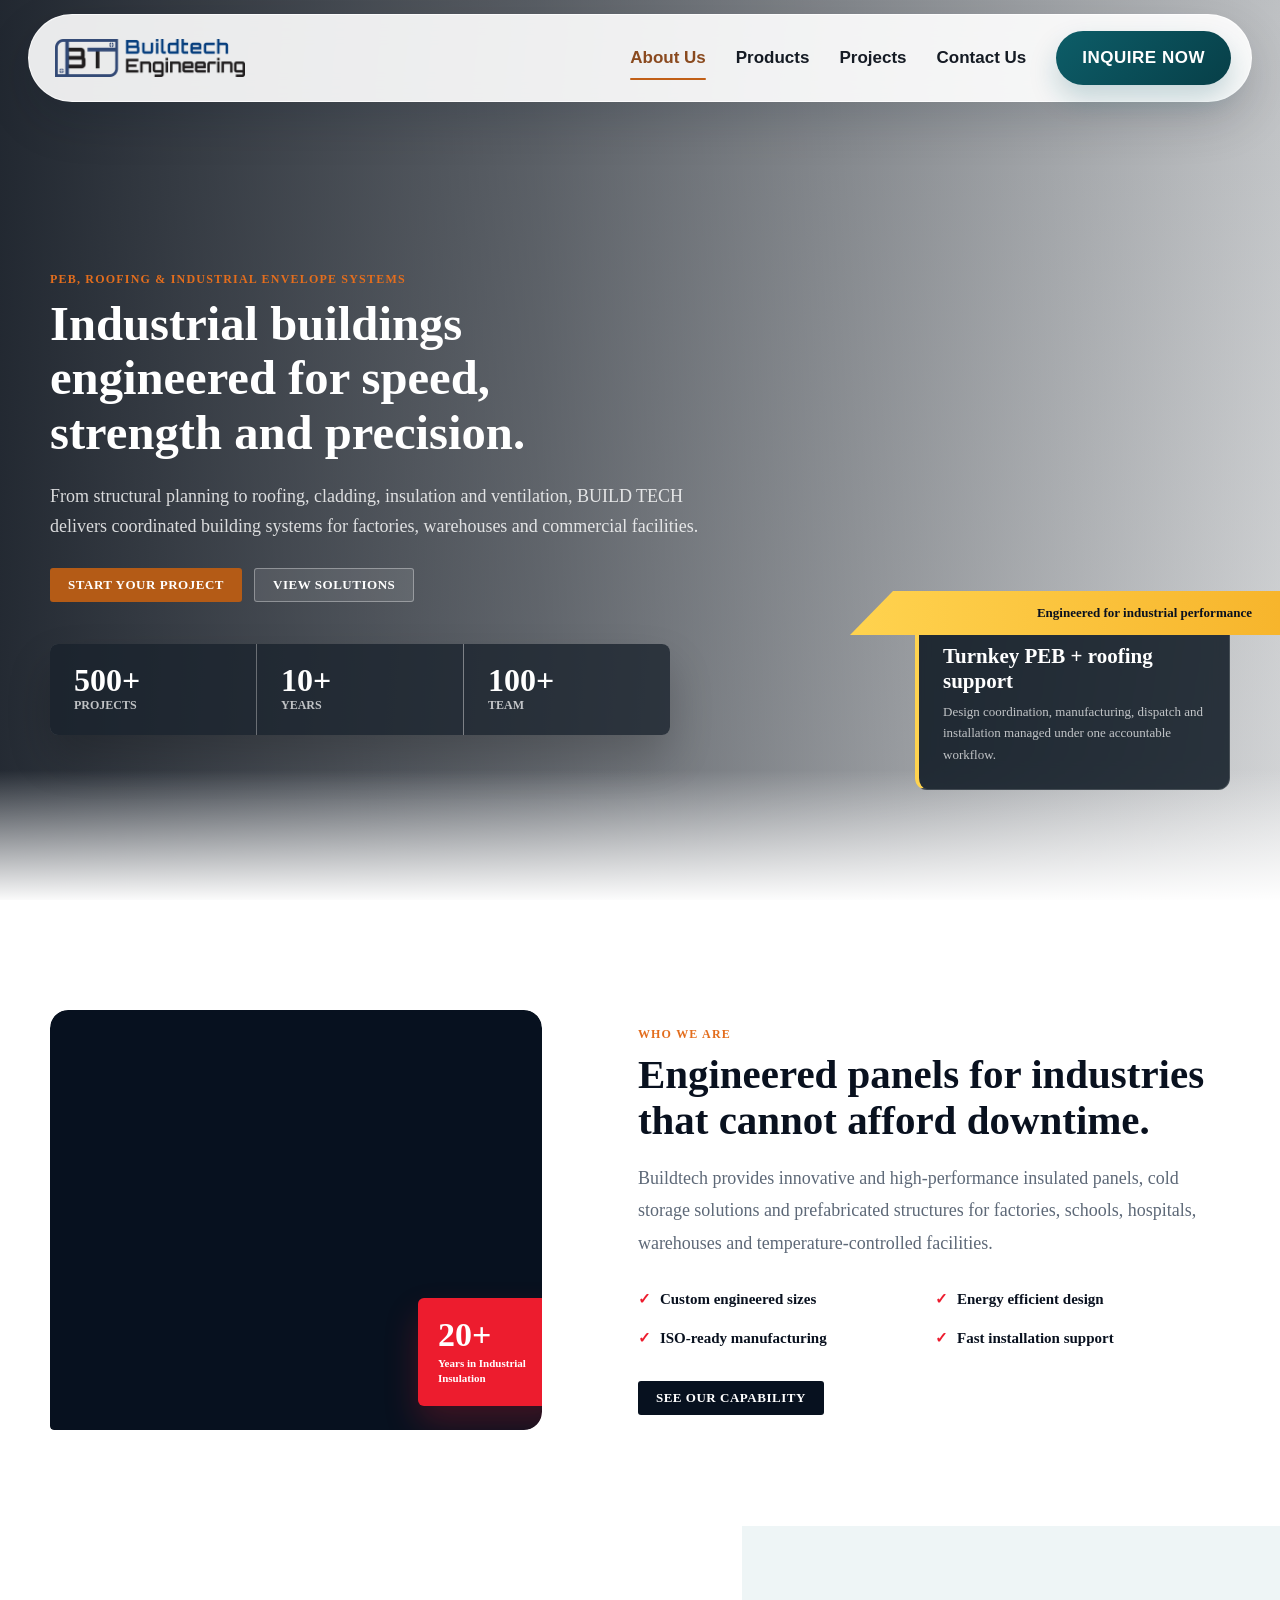
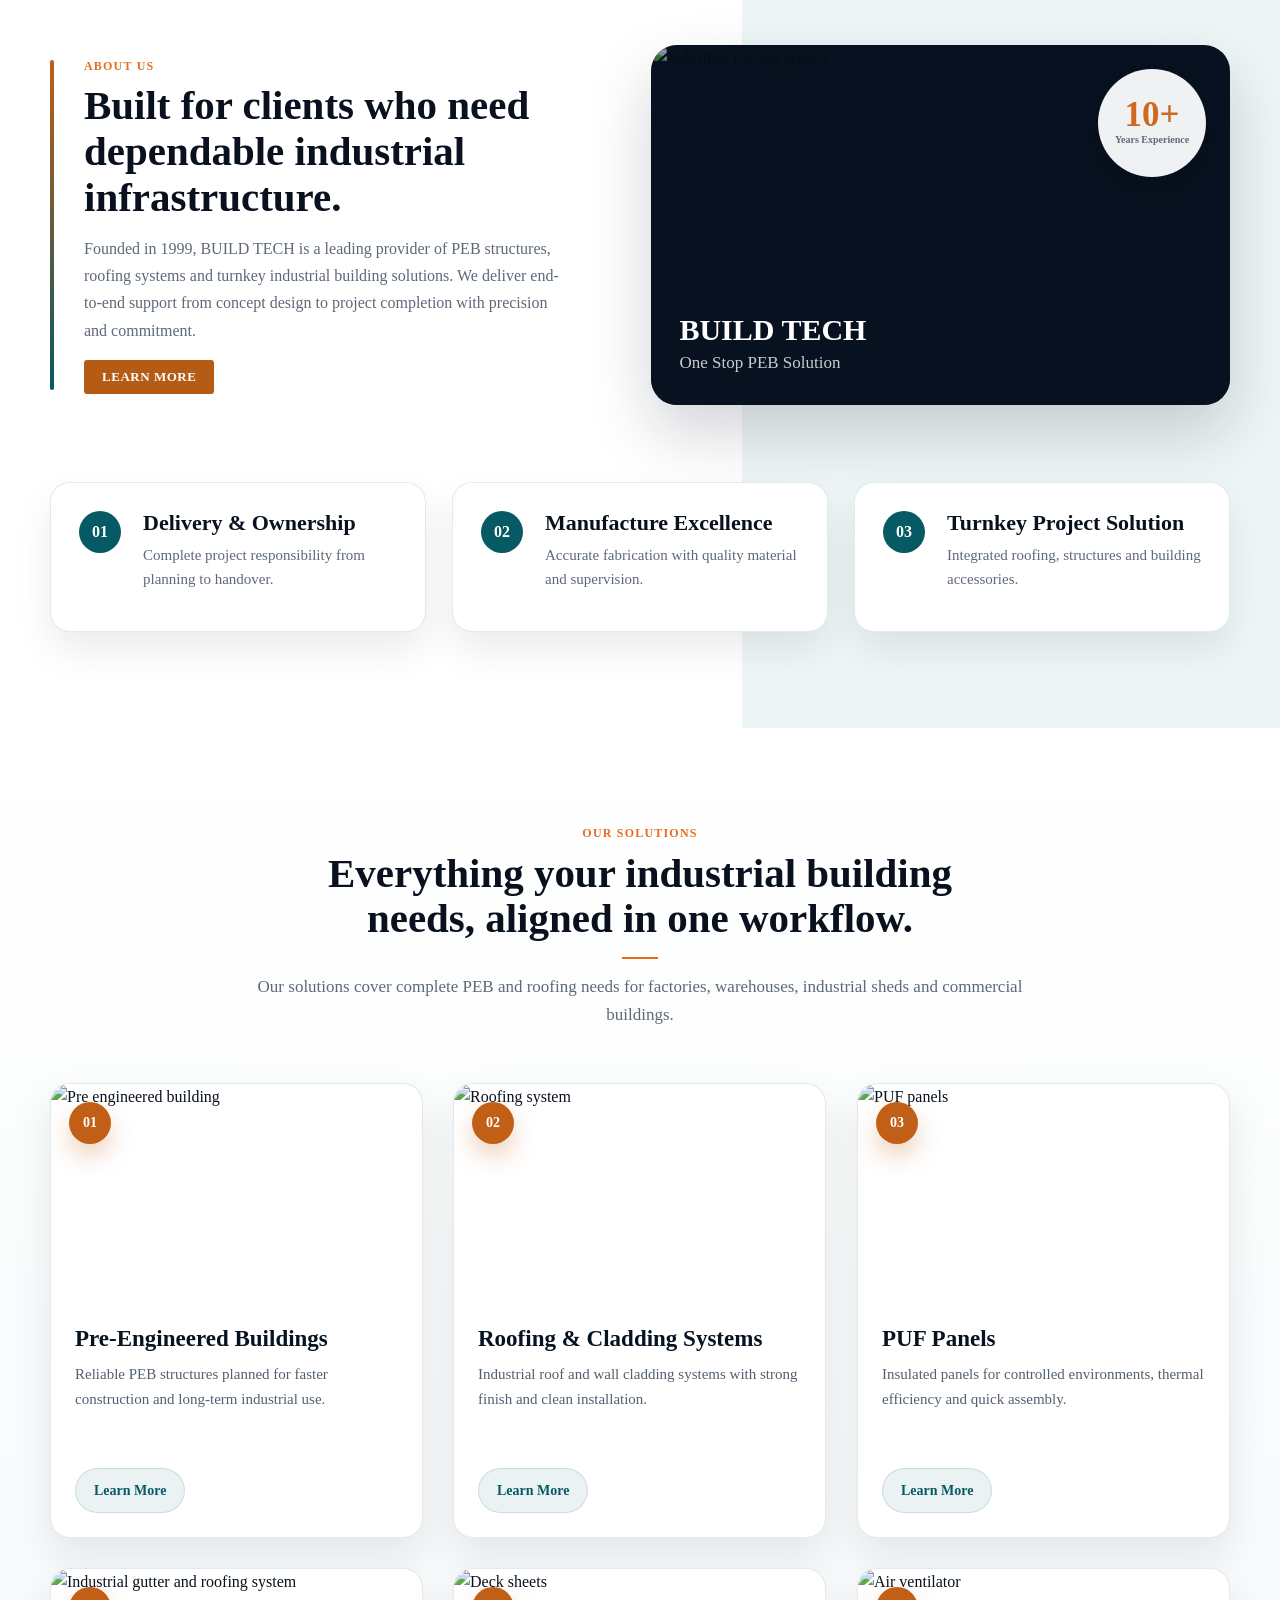
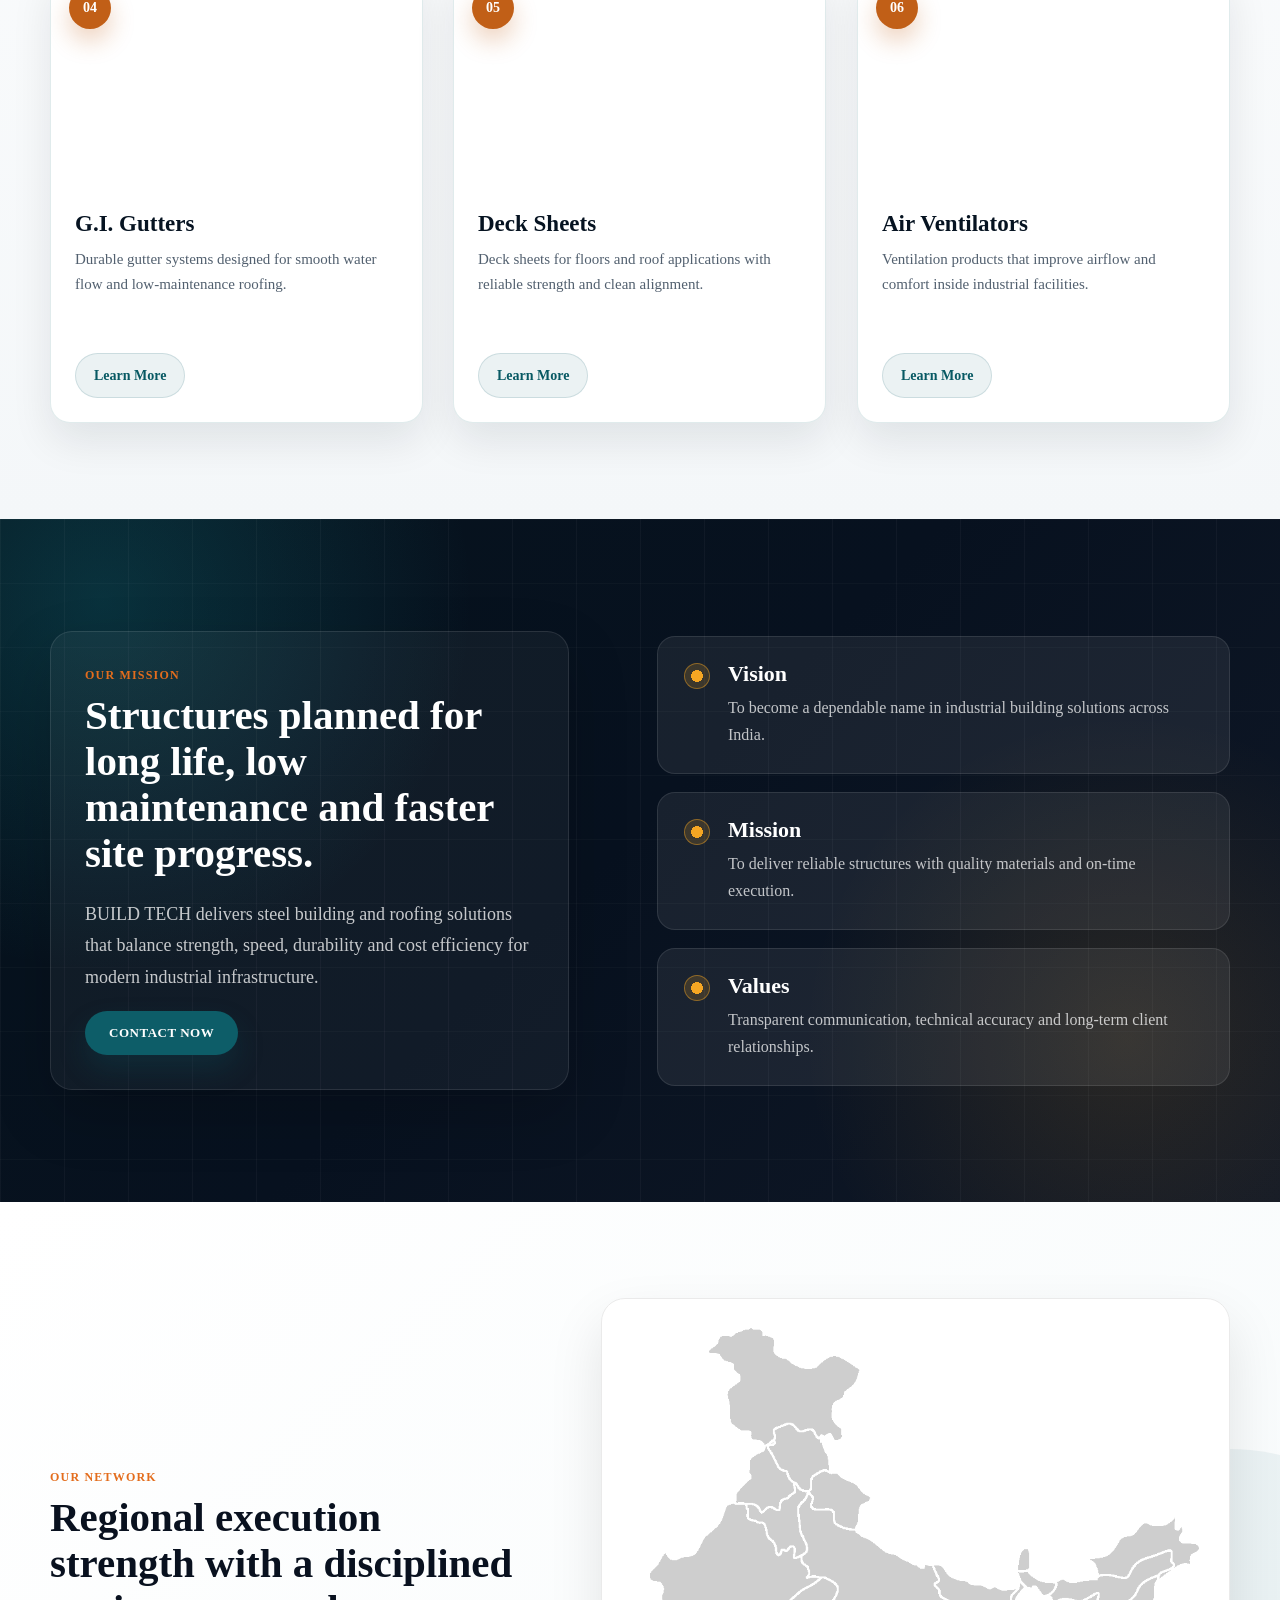
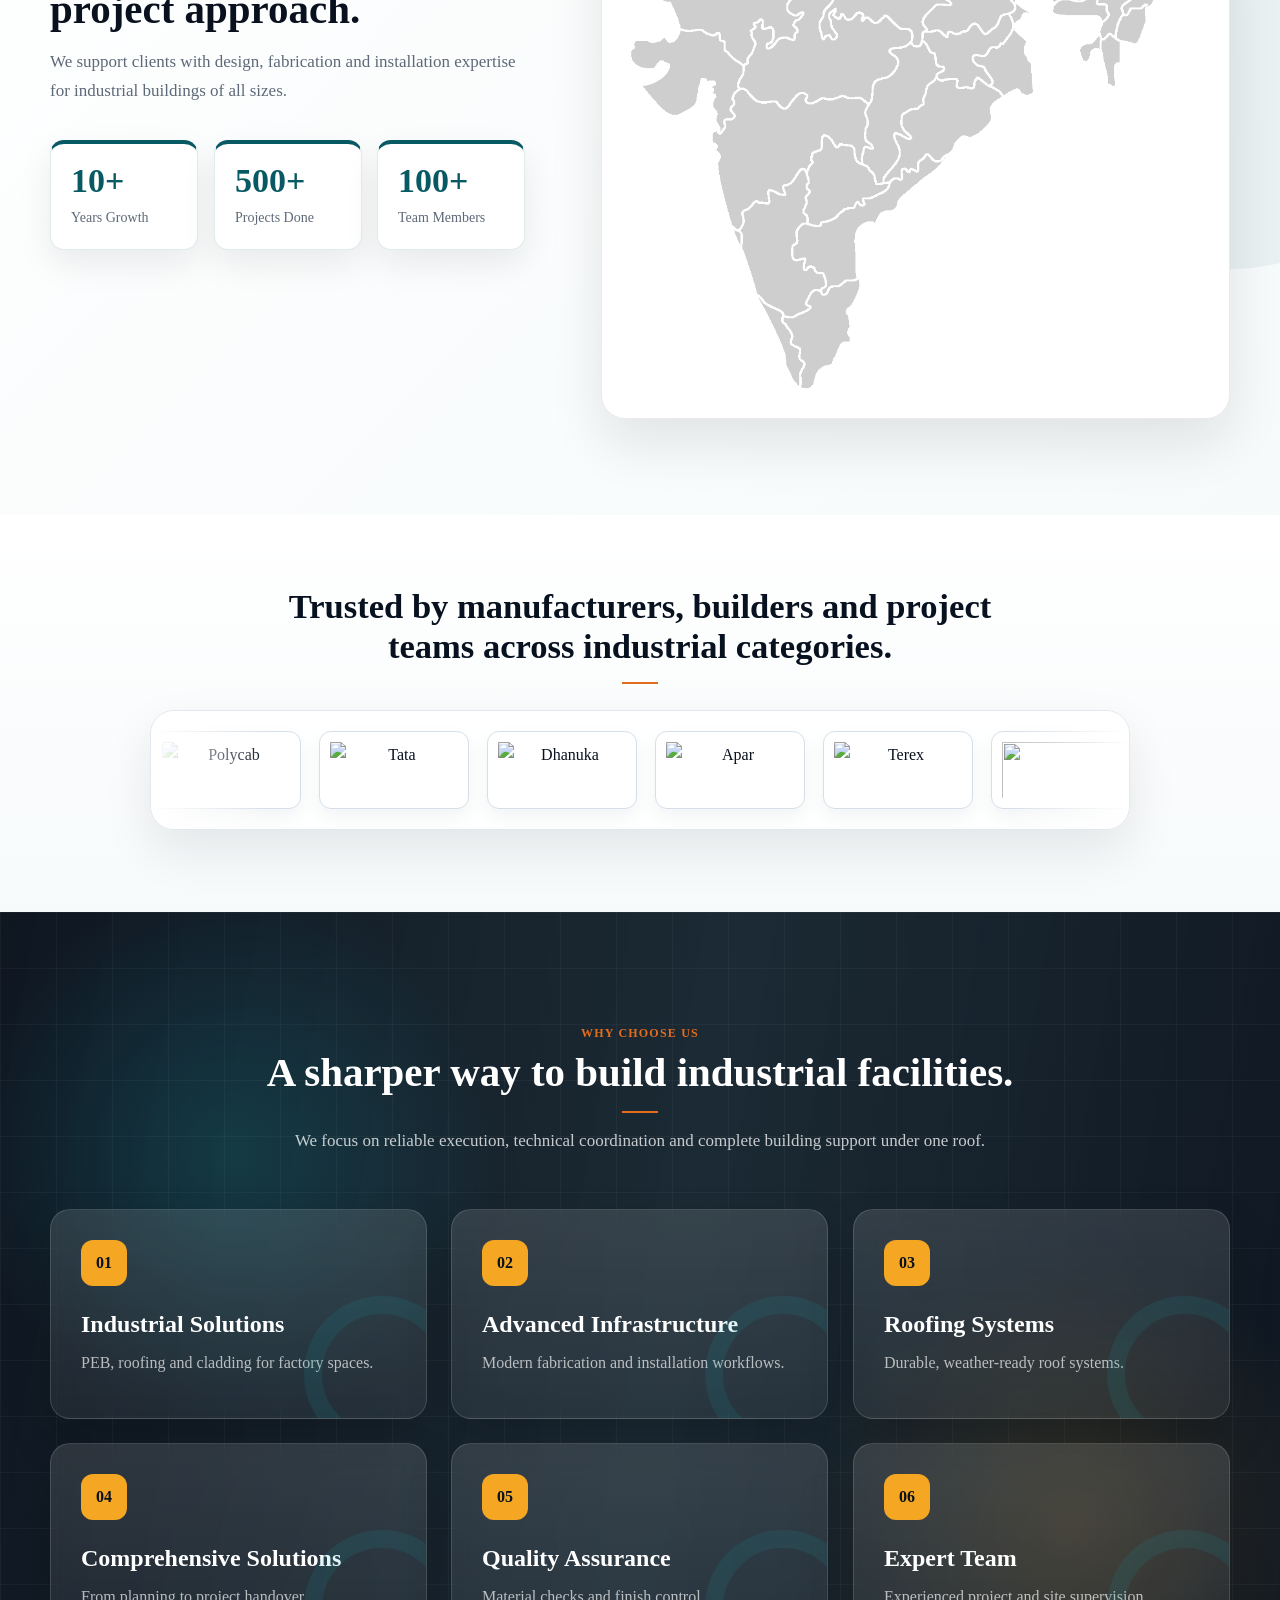
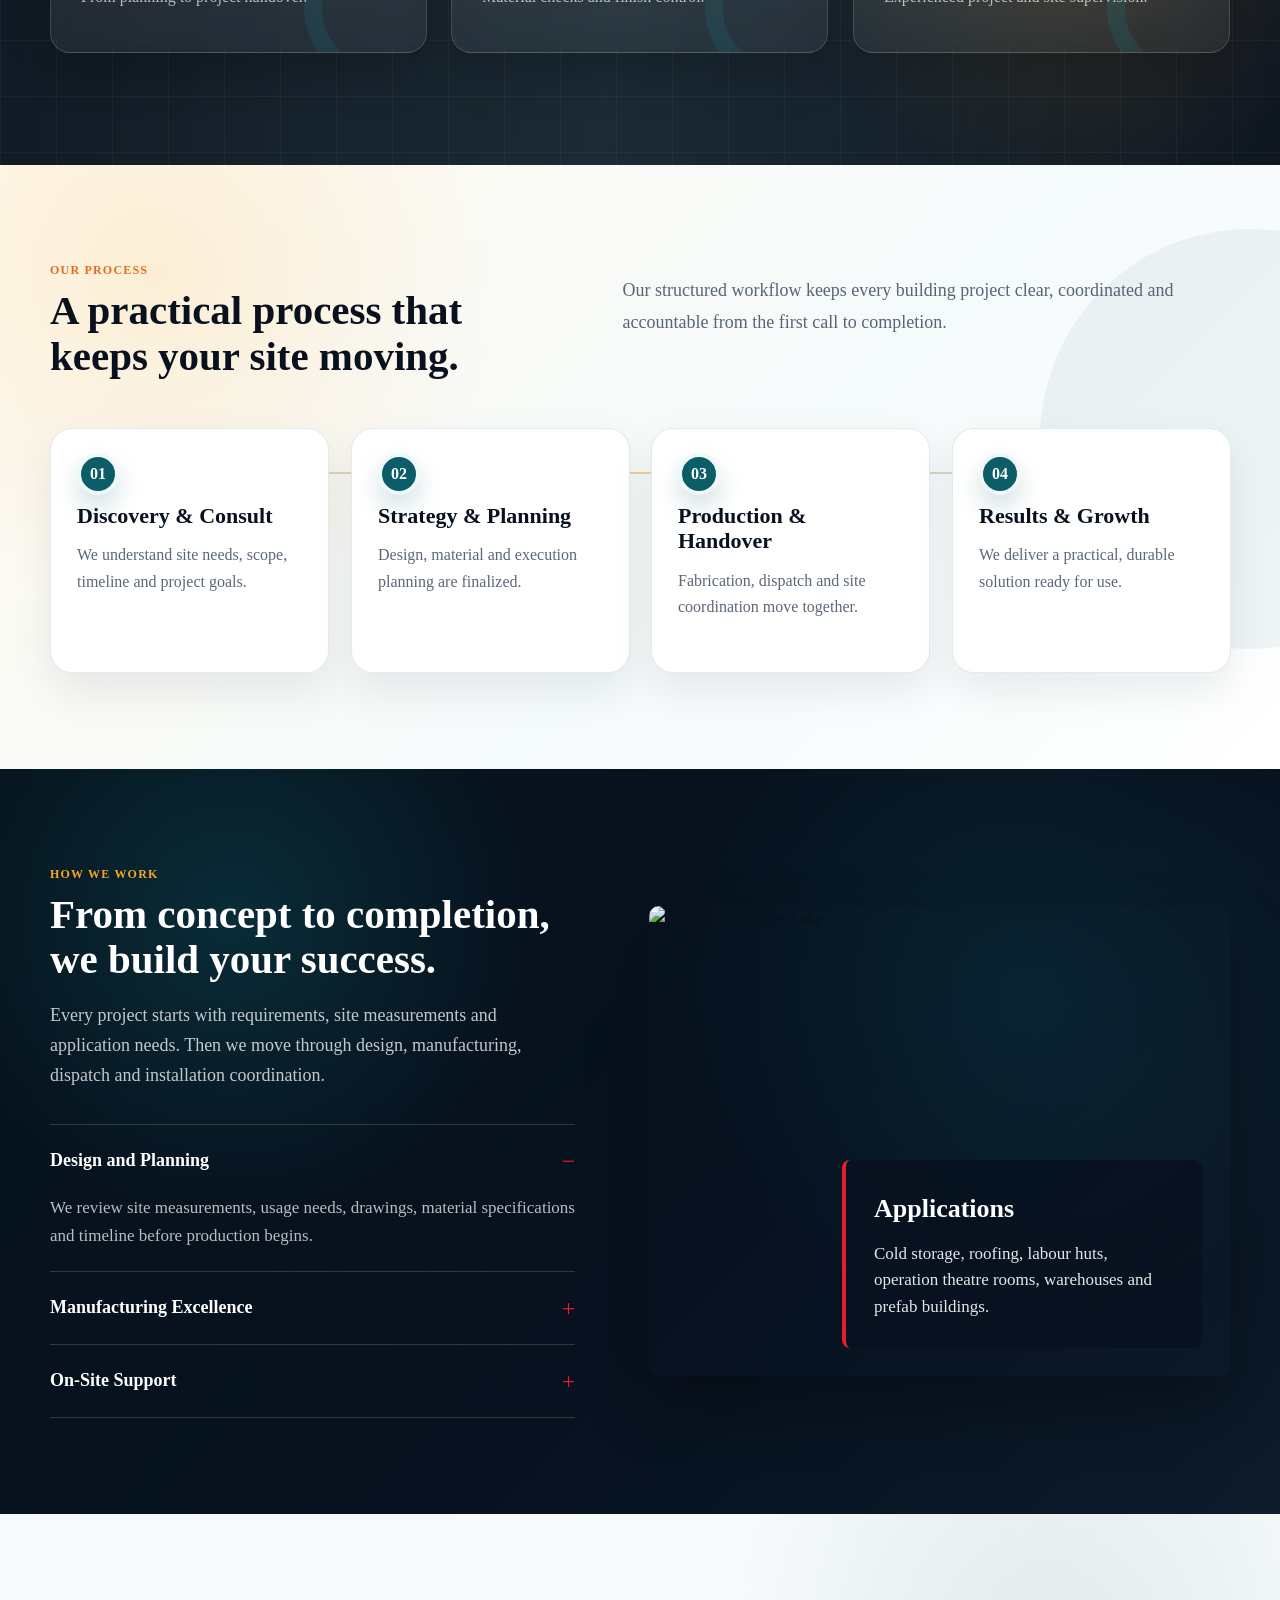
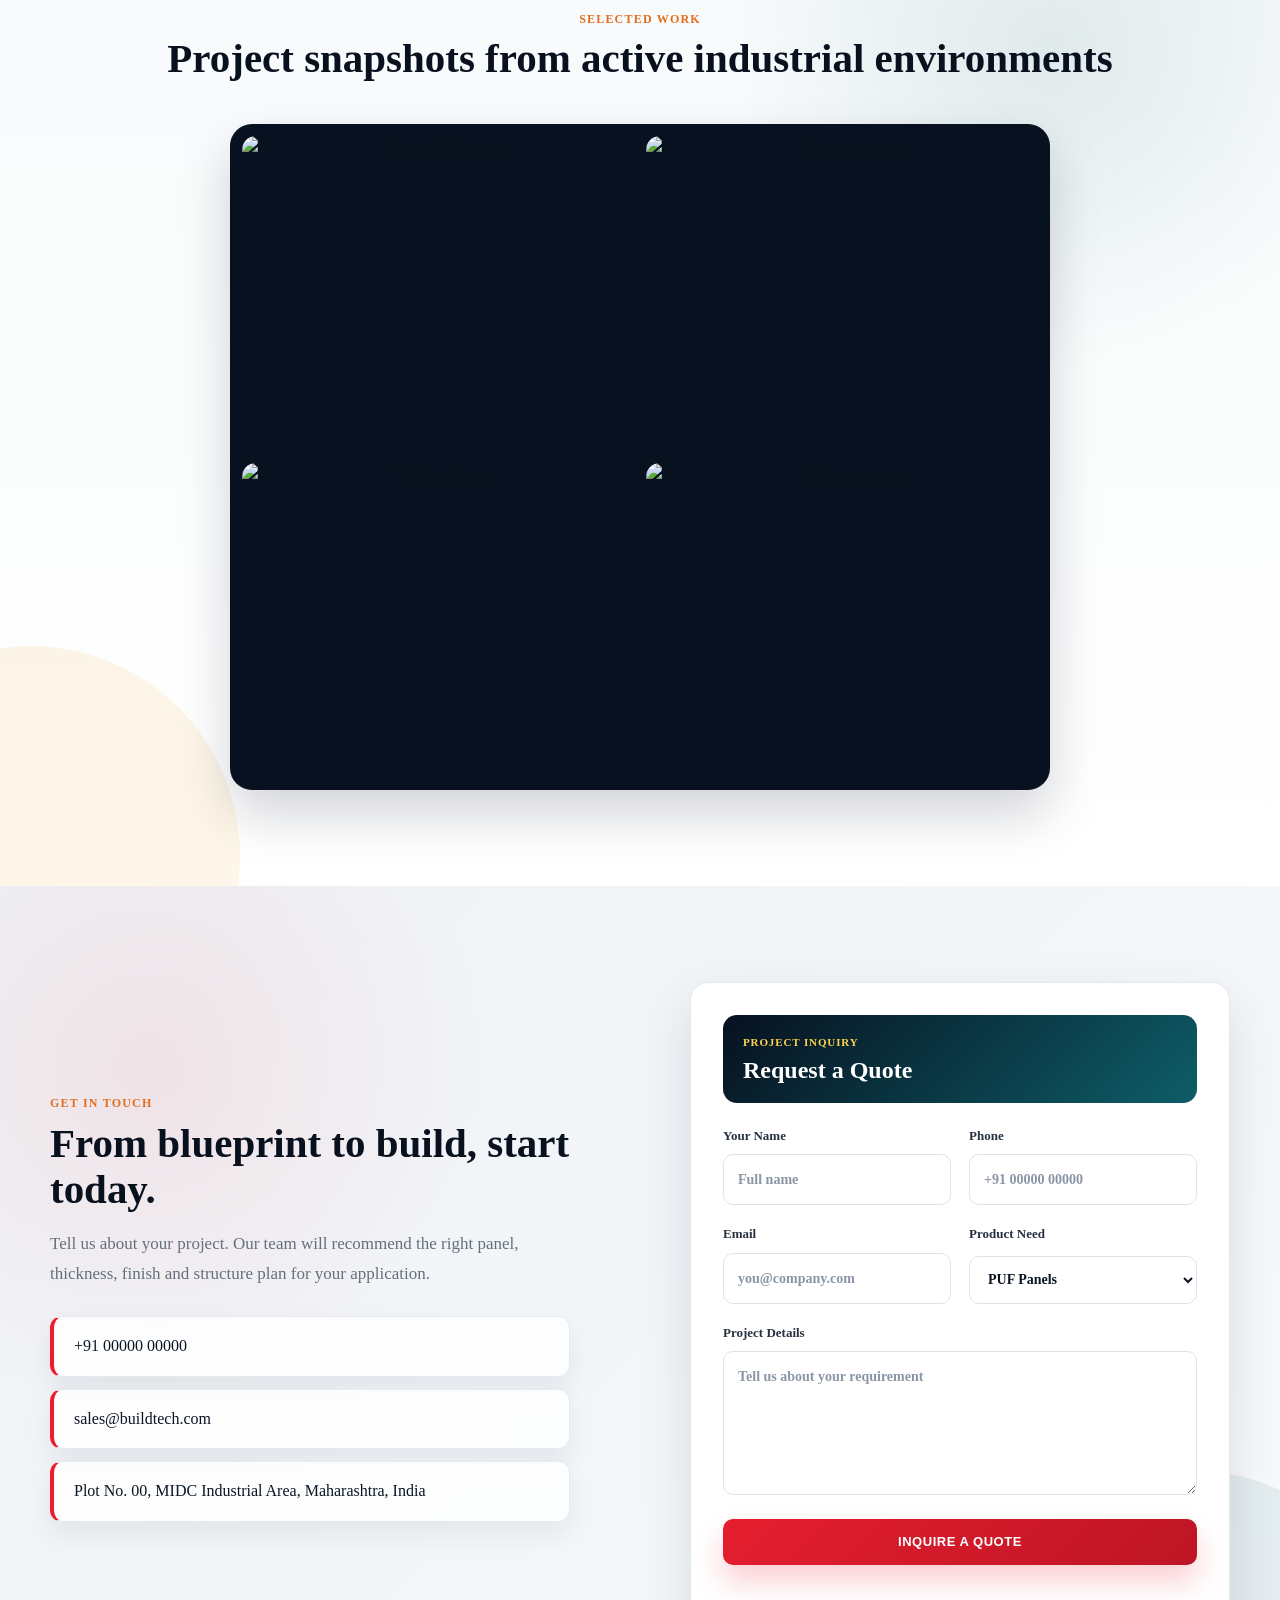
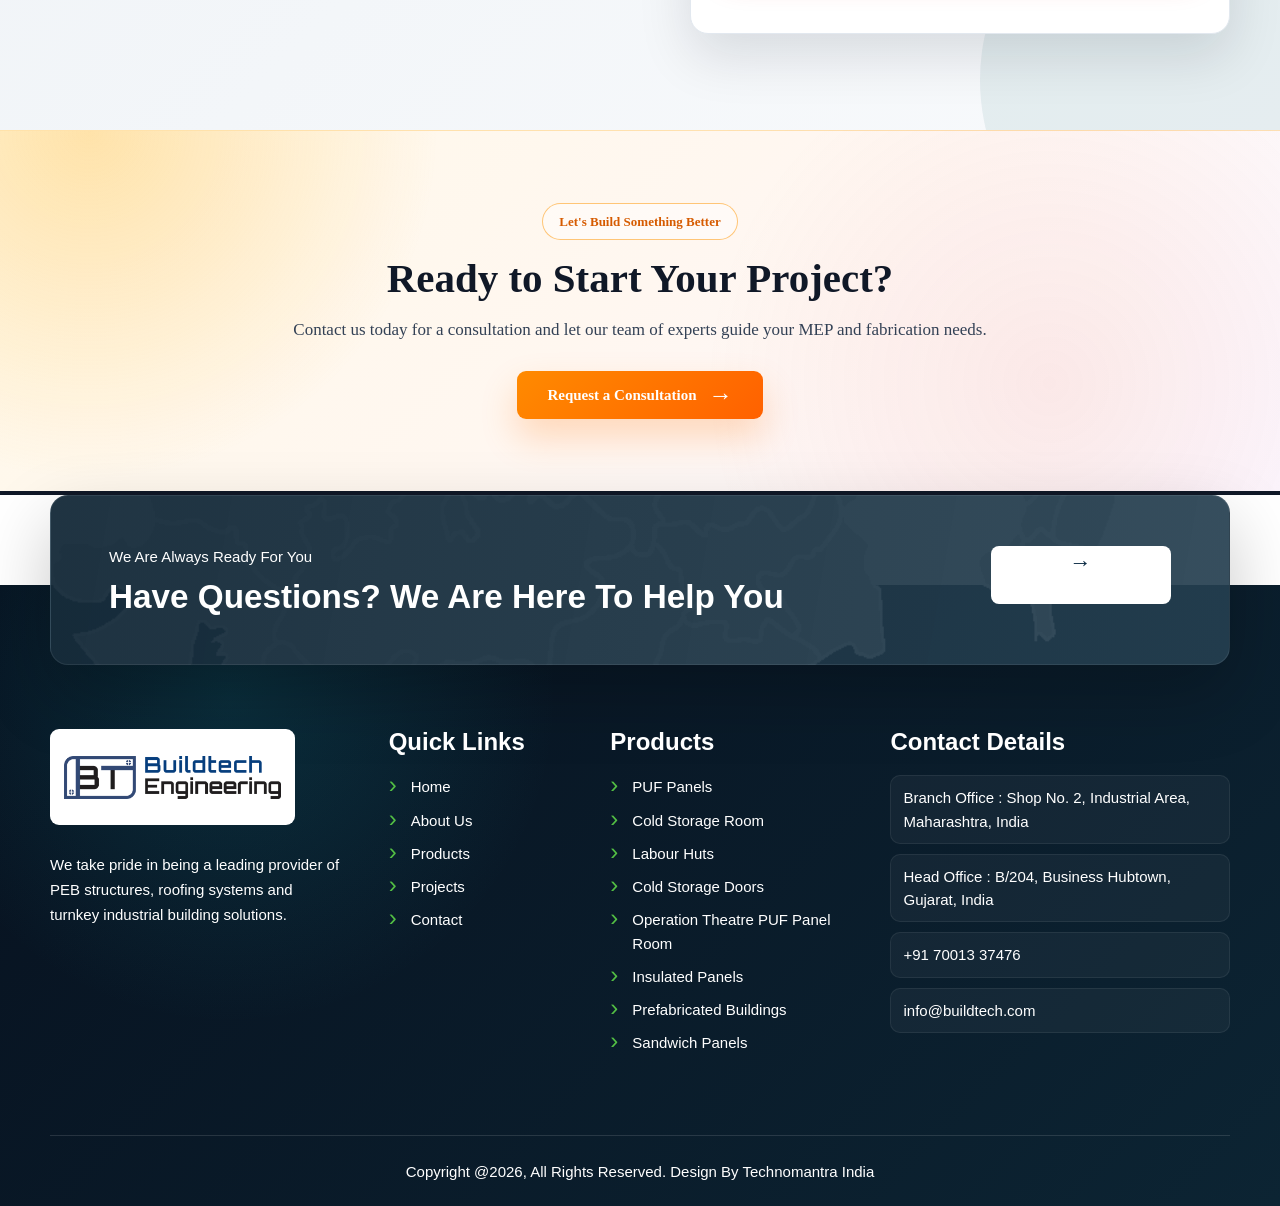
==== commit bae79504: "website" ====
--- a/index.html
+++ b/index.html
@@ -412,7 +412,7 @@
         <h3>Contact Details</h3>
         <span>Branch Office : Shop No. 2, Industrial Area, Maharashtra, India</span>
         <span>Head Office : B/204, Business Hubtown, Gujarat, India</span>
-        <a href="tel:+910000000000">+91 00000 00000</a>
+       
         <a href="tel:+917001337476">+91 70013 37476</a>
         <a href="mailto:info@asinfrateck.com">info@buildtech.com</a>
       </div>
--- a/styles.css
+++ b/styles.css
@@ -32,6 +32,126 @@
 
 body.is-menu-open {
   overflow: hidden;
+}
+
+@media (prefers-reduced-motion: no-preference) {
+  .hero-content .eyebrow,
+  .hero-content h1,
+  .hero-content p,
+  .hero-actions,
+  .hero-metrics,
+  .hero-card,
+  .ticker {
+    animation: fadeUp 0.85s ease both;
+  }
+
+  .hero-content h1 {
+    animation-delay: 0.12s;
+  }
+
+  .hero-content p {
+    animation-delay: 0.22s;
+  }
+
+  .hero-actions {
+    animation-delay: 0.34s;
+  }
+
+  .hero-metrics {
+    animation-delay: 0.46s;
+  }
+
+  .hero-card {
+    animation-delay: 0.58s;
+  }
+
+  .ticker {
+    animation-delay: 0.7s;
+  }
+
+  .animate-on-scroll {
+    opacity: 0;
+    transform: translateY(34px);
+    transition: opacity 0.85s cubic-bezier(0.22, 1, 0.36, 1), transform 0.85s cubic-bezier(0.22, 1, 0.36, 1), clip-path 0.9s cubic-bezier(0.22, 1, 0.36, 1);
+    transition-delay: var(--reveal-delay, 0ms);
+  }
+
+  .animate-on-scroll.is-visible {
+    opacity: 1;
+    transform: translateY(0);
+  }
+
+  .reveal-left {
+    transform: translateX(-46px);
+  }
+
+  .reveal-right {
+    transform: translateX(46px);
+  }
+
+  .reveal-zoom {
+    transform: scale(0.94);
+  }
+
+  .reveal-clip {
+    clip-path: none;
+    transform: scale(0.96);
+  }
+
+  .reveal-left.is-visible,
+  .reveal-right.is-visible {
+    transform: translateX(0);
+  }
+
+  .reveal-zoom.is-visible {
+    transform: scale(1);
+  }
+
+  .reveal-clip.is-visible {
+    clip-path: none;
+    transform: scale(1);
+  }
+
+  .hero-metrics span {
+    animation: metricPop 0.7s cubic-bezier(0.22, 1, 0.36, 1) both;
+  }
+
+  .hero-metrics span:nth-child(1) {
+    animation-delay: 0.55s;
+  }
+
+  .hero-metrics span:nth-child(2) {
+    animation-delay: 0.68s;
+  }
+
+  .hero-metrics span:nth-child(3) {
+    animation-delay: 0.81s;
+  }
+
+  .service-card,
+  .promise-row article,
+  .expertise-grid article,
+  .steps-row article,
+  .project-collage img,
+  .mini-stats span,
+  .mission-list article {
+    will-change: transform;
+  }
+
+  .banner-about-media video,
+  .banner-about-media img,
+  .logo-card img,
+  .work-visual img,
+  .project-collage img {
+    transition: transform 0.7s ease, filter 0.7s ease;
+  }
+
+  .banner-about-media:hover video,
+  .banner-about-media:hover img,
+  .logo-card:hover img,
+  .work-visual:hover img {
+    transform: scale(1.045);
+  }
 }
 
 img {
@@ -1757,6 +1877,94 @@
 
   to {
     transform: translateX(-50%);
+  }
+}
+
+@keyframes fadeUp {
+  from {
+    opacity: 0;
+    transform: translateY(28px);
+  }
+
+  to {
+    opacity: 1;
+    transform: translateY(0);
+  }
+}
+
+@keyframes floatSoft {
+  0%,
+  100% {
+    transform: translateY(0);
+  }
+
+  50% {
+    transform: translateY(-10px);
+  }
+}
+
+@keyframes metricPop {
+  from {
+    opacity: 0;
+    transform: translateY(18px) scale(0.92);
+  }
+
+  to {
+    opacity: 1;
+    transform: translateY(0) scale(1);
+  }
+}
+
+@keyframes slowPan {
+  from {
+    background-position: center top;
+  }
+
+  to {
+    background-position: center 46%;
+  }
+}
+
+@media (prefers-reduced-motion: no-preference) {
+  .hero {
+    animation: slowPan 18s ease-in-out infinite alternate;
+  }
+
+  .hero-card,
+  .banner-about-badge,
+  .experience,
+  .application-card {
+    animation: floatSoft 5.5s ease-in-out infinite;
+  }
+
+  .btn,
+  .quote-pill,
+  .cta-button,
+  .service-card a {
+    position: relative;
+    overflow: hidden;
+  }
+
+  .btn::after,
+  .quote-pill::after,
+  .cta-button::after,
+  .service-card a::after {
+    position: absolute;
+    top: 0;
+    left: -120%;
+    width: 70%;
+    height: 100%;
+    background: linear-gradient(90deg, transparent, rgba(255, 255, 255, 0.28), transparent);
+    content: "";
+    transform: skewX(-18deg);
+    transition: left 0.55s ease;
+  }
+
+  .btn:hover::after,
+  .quote-pill:hover::after,
+  .cta-button:hover::after,
+  .service-card a:hover::after {
+    left: 130%;
   }
 }
 
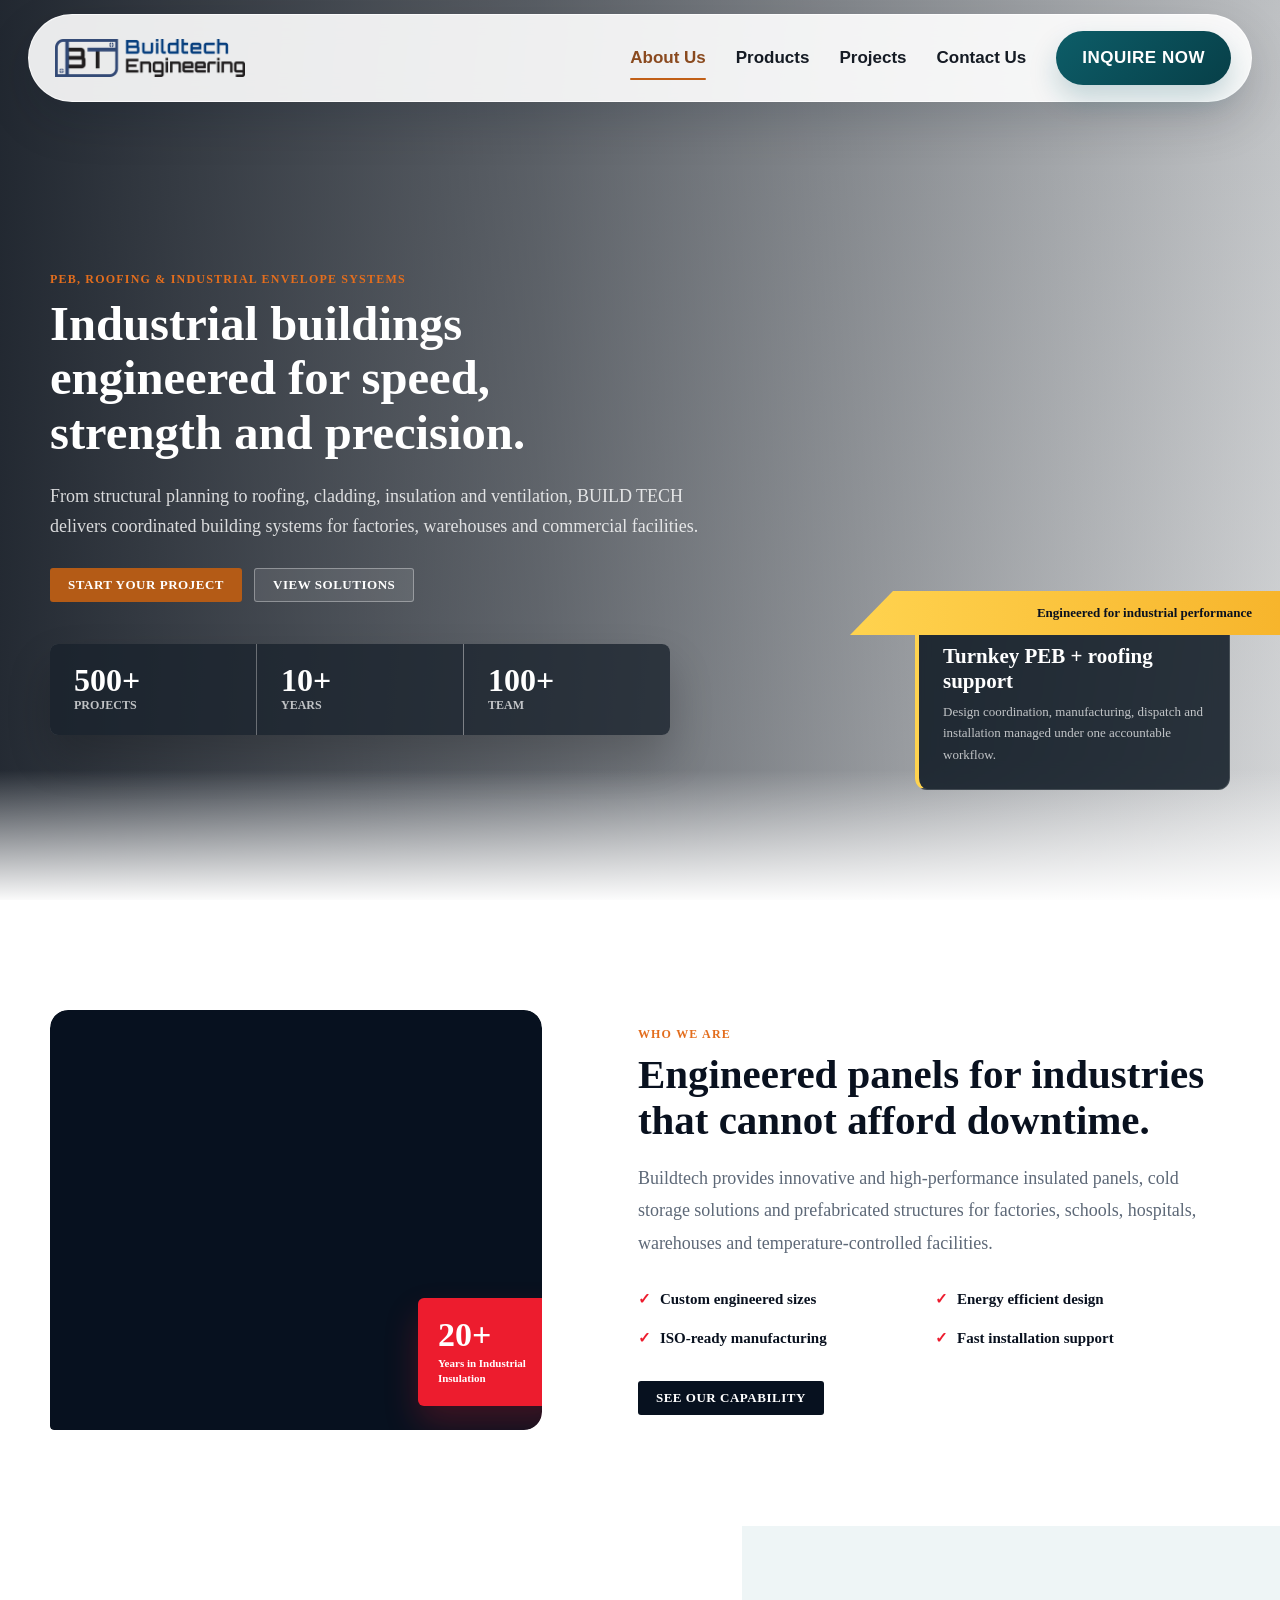
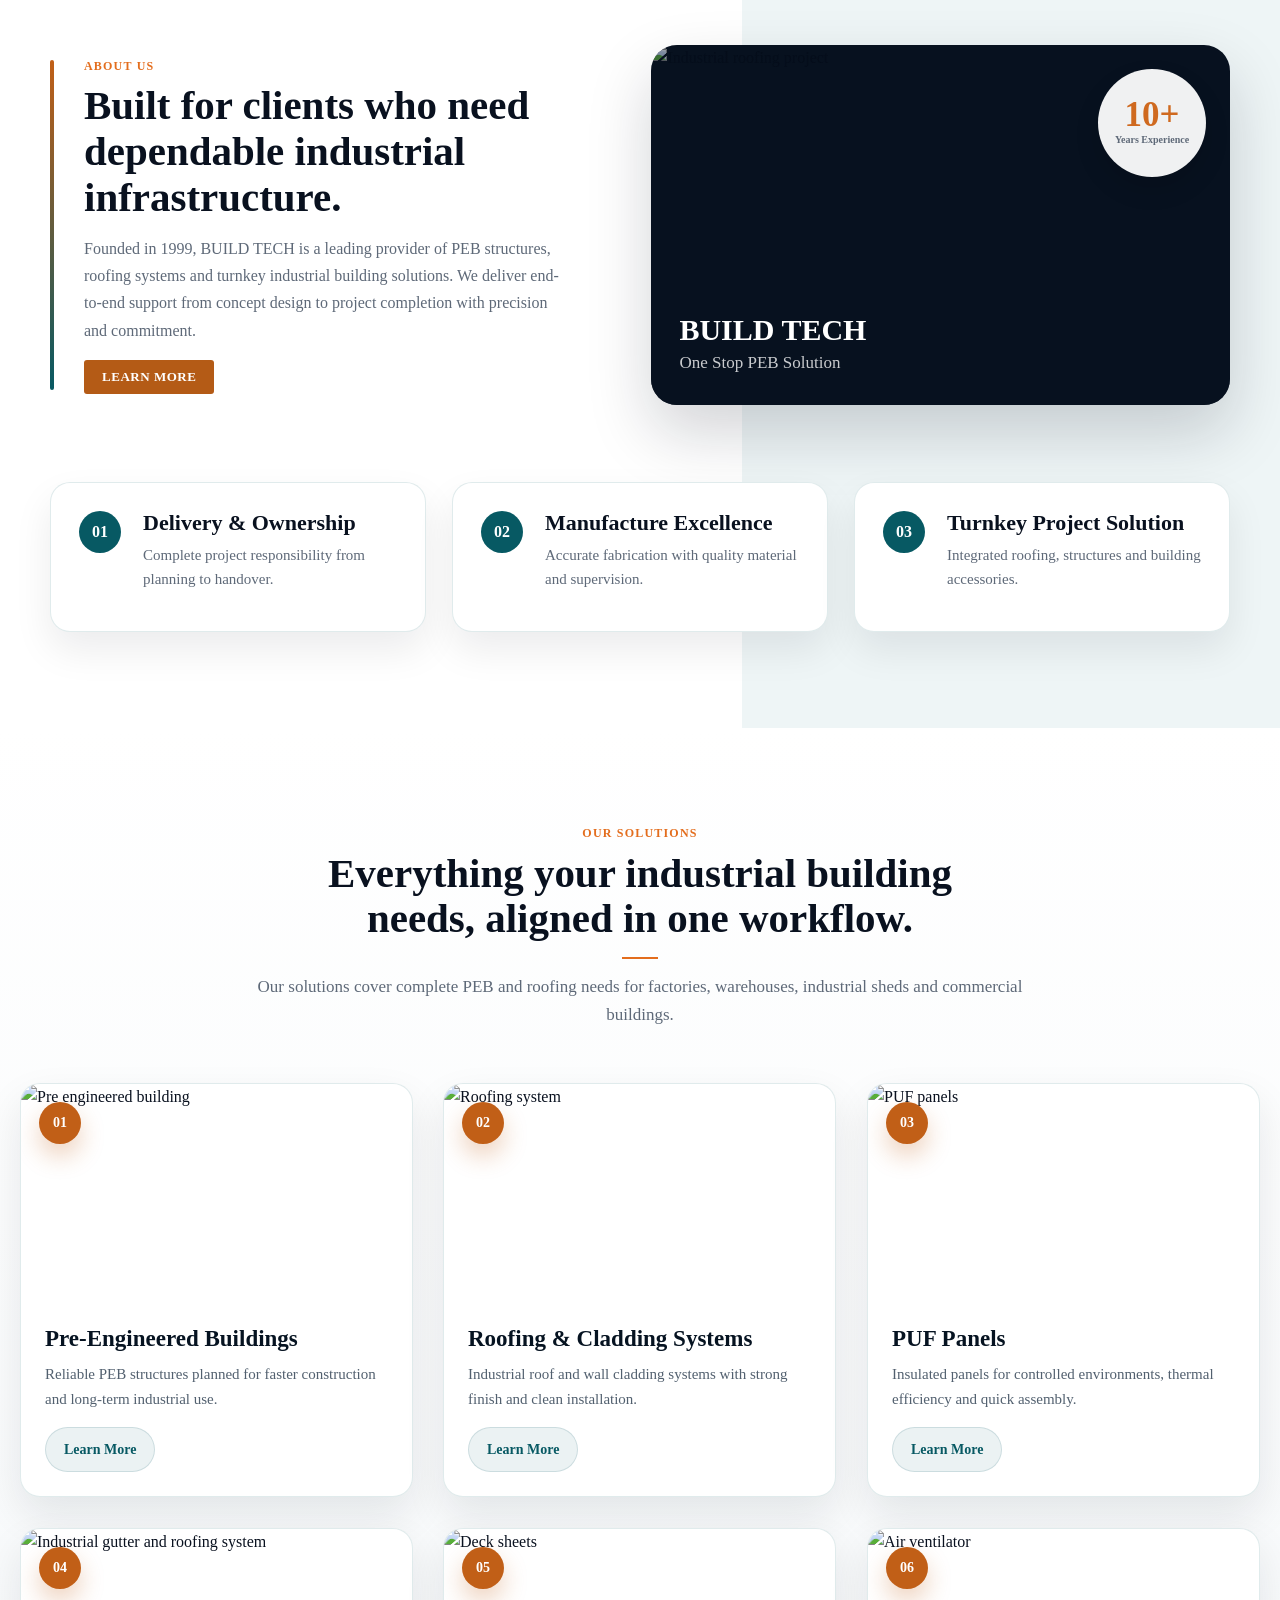
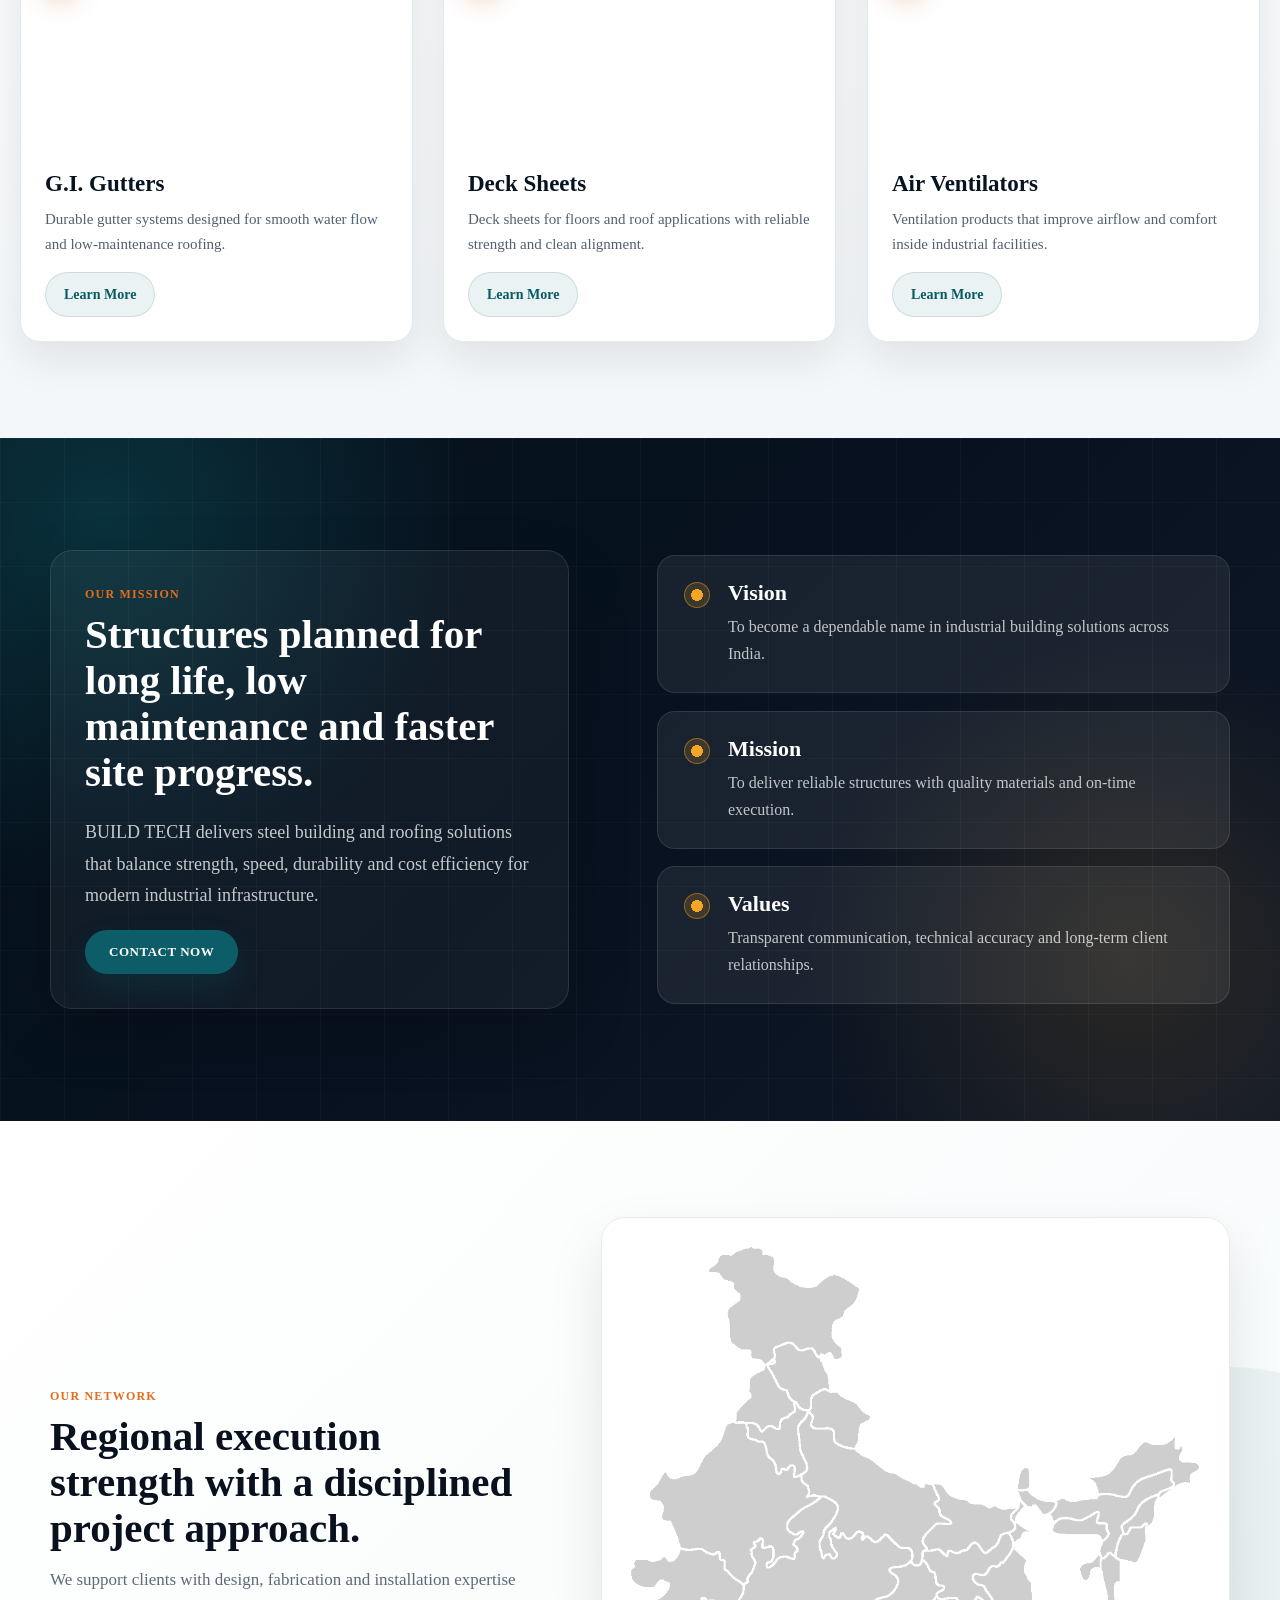
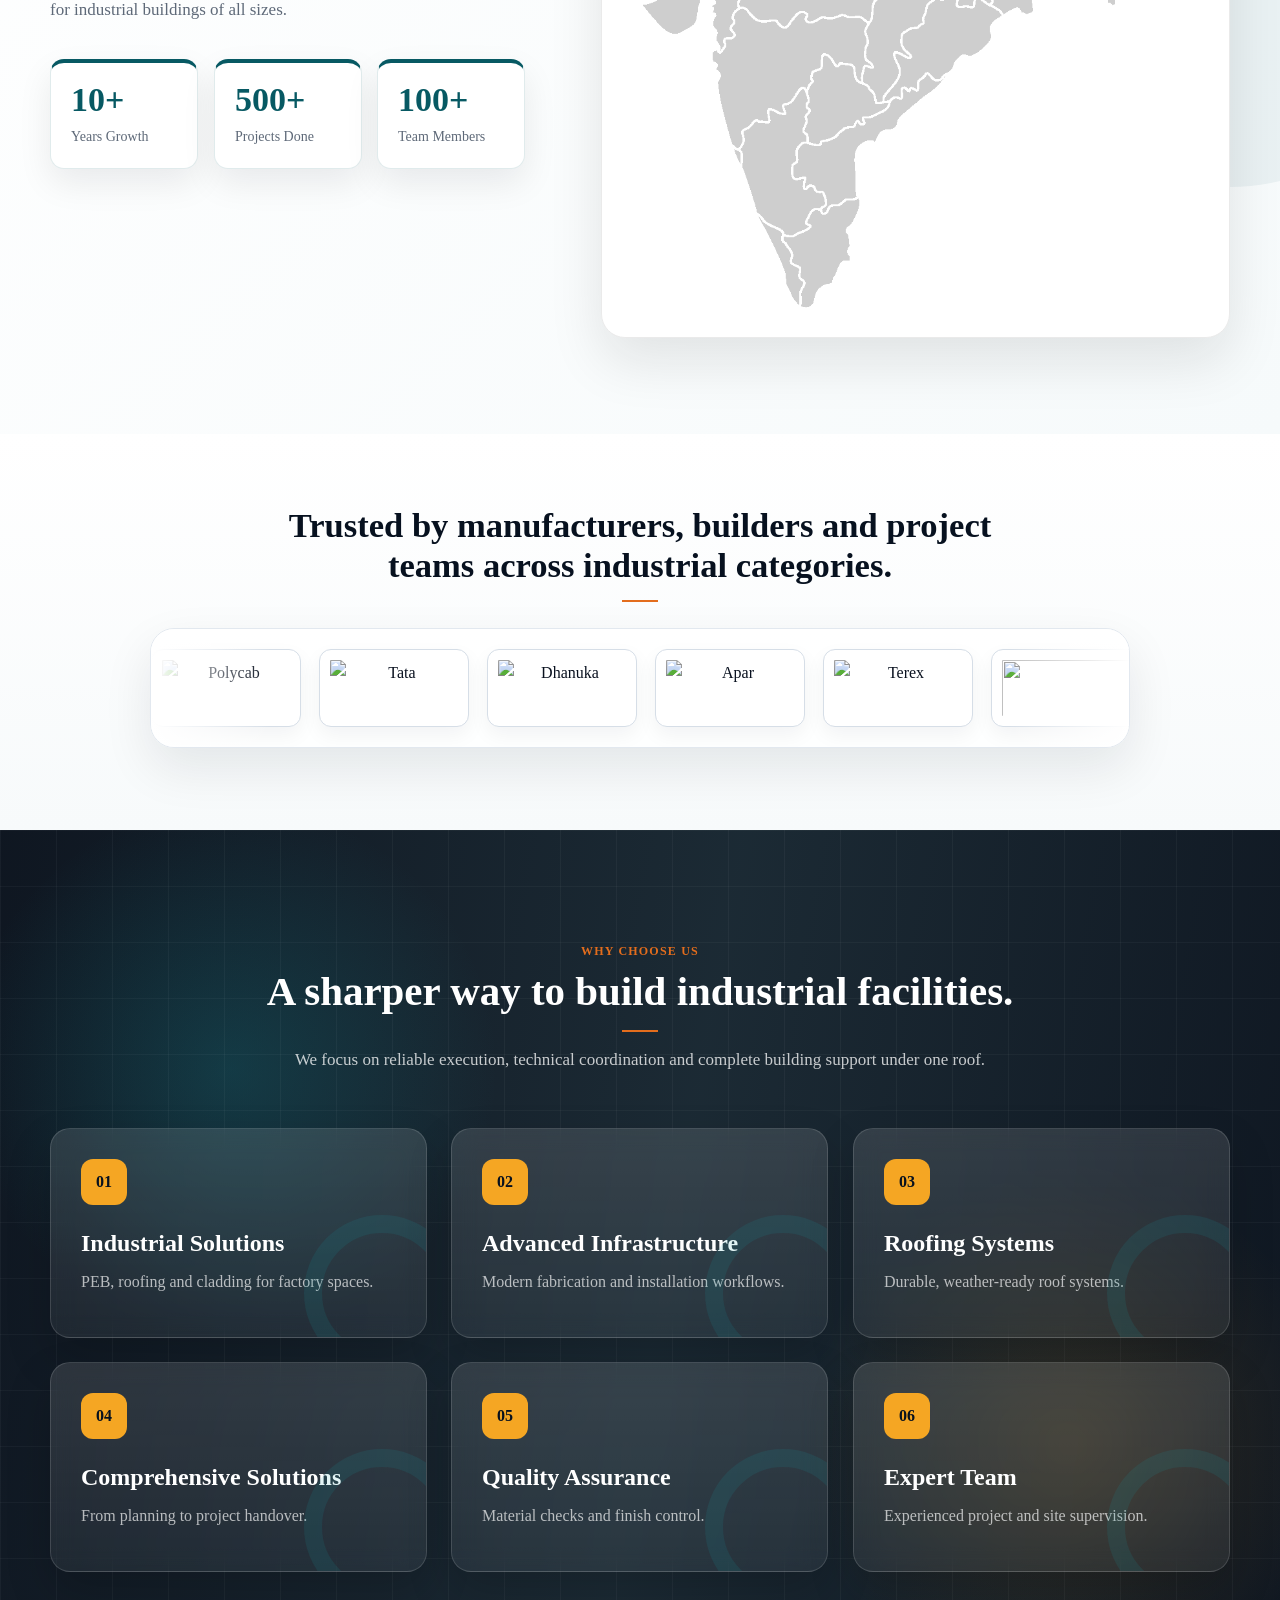
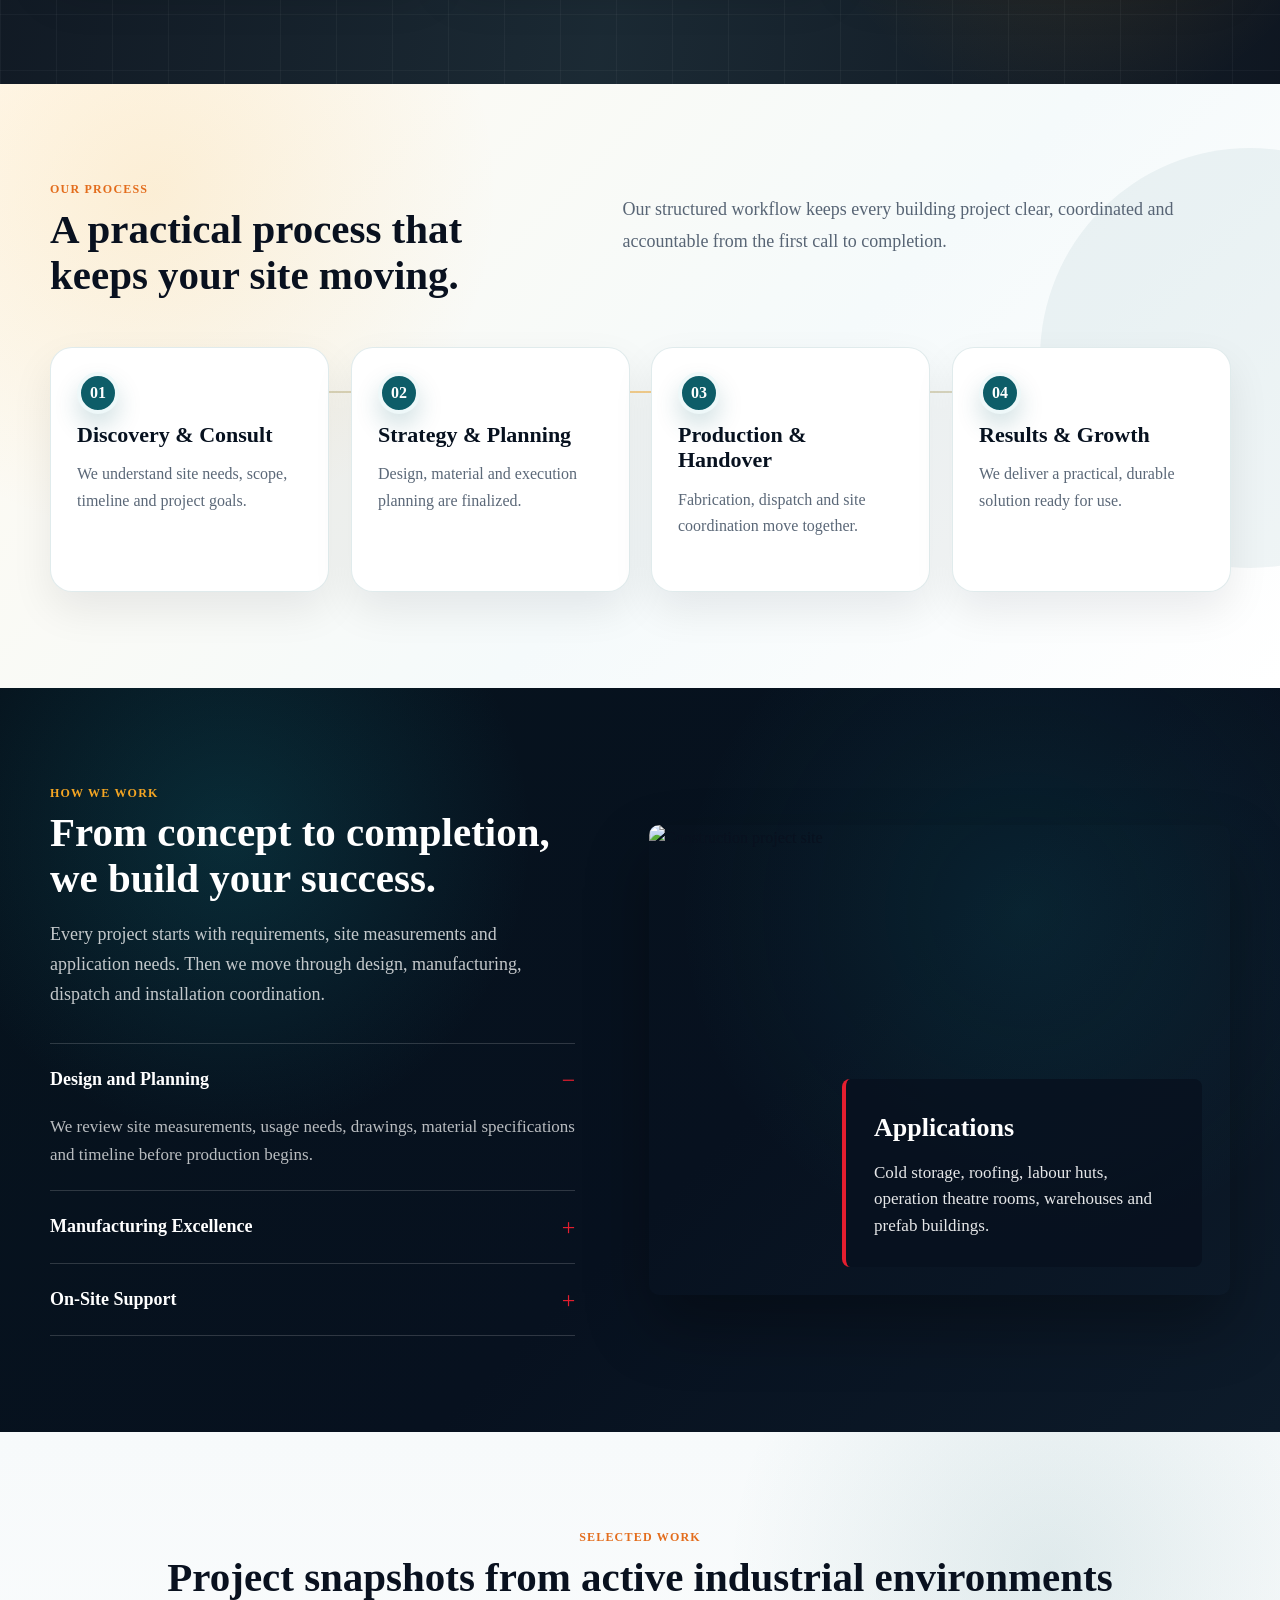
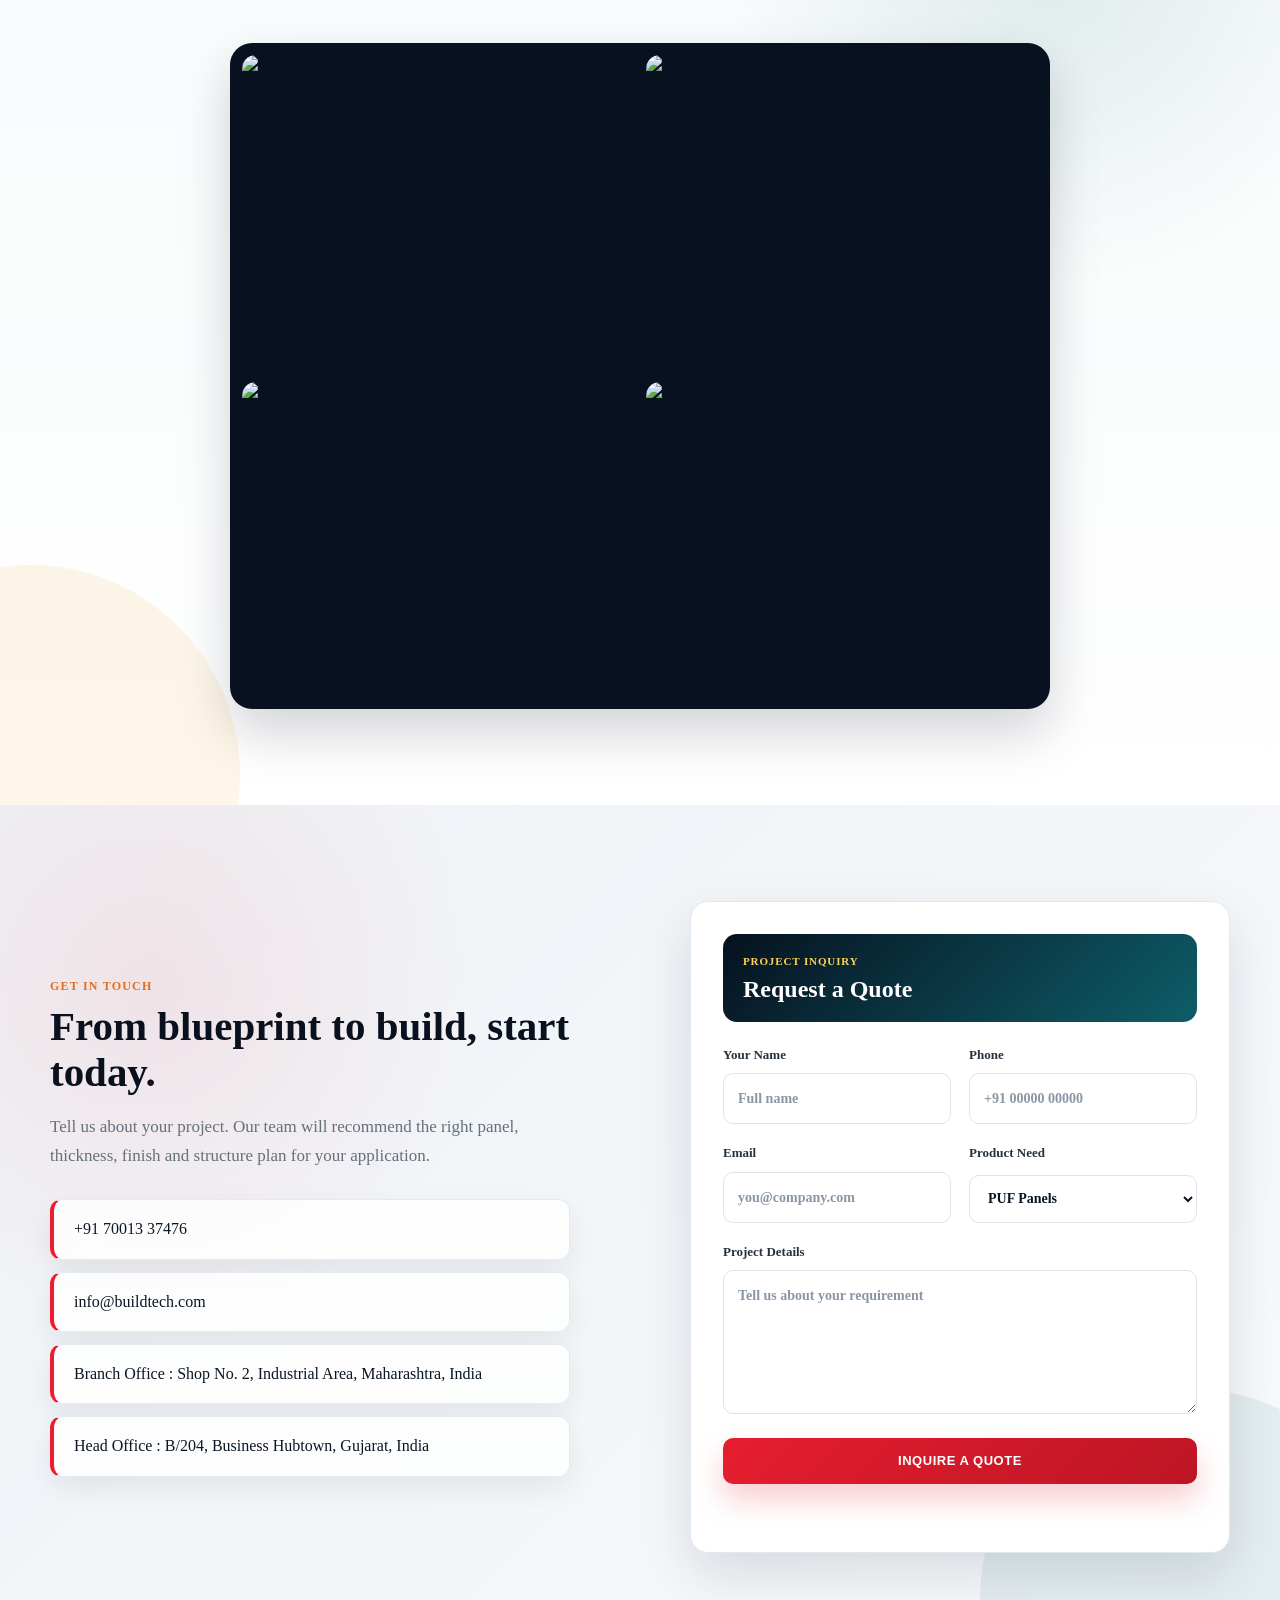
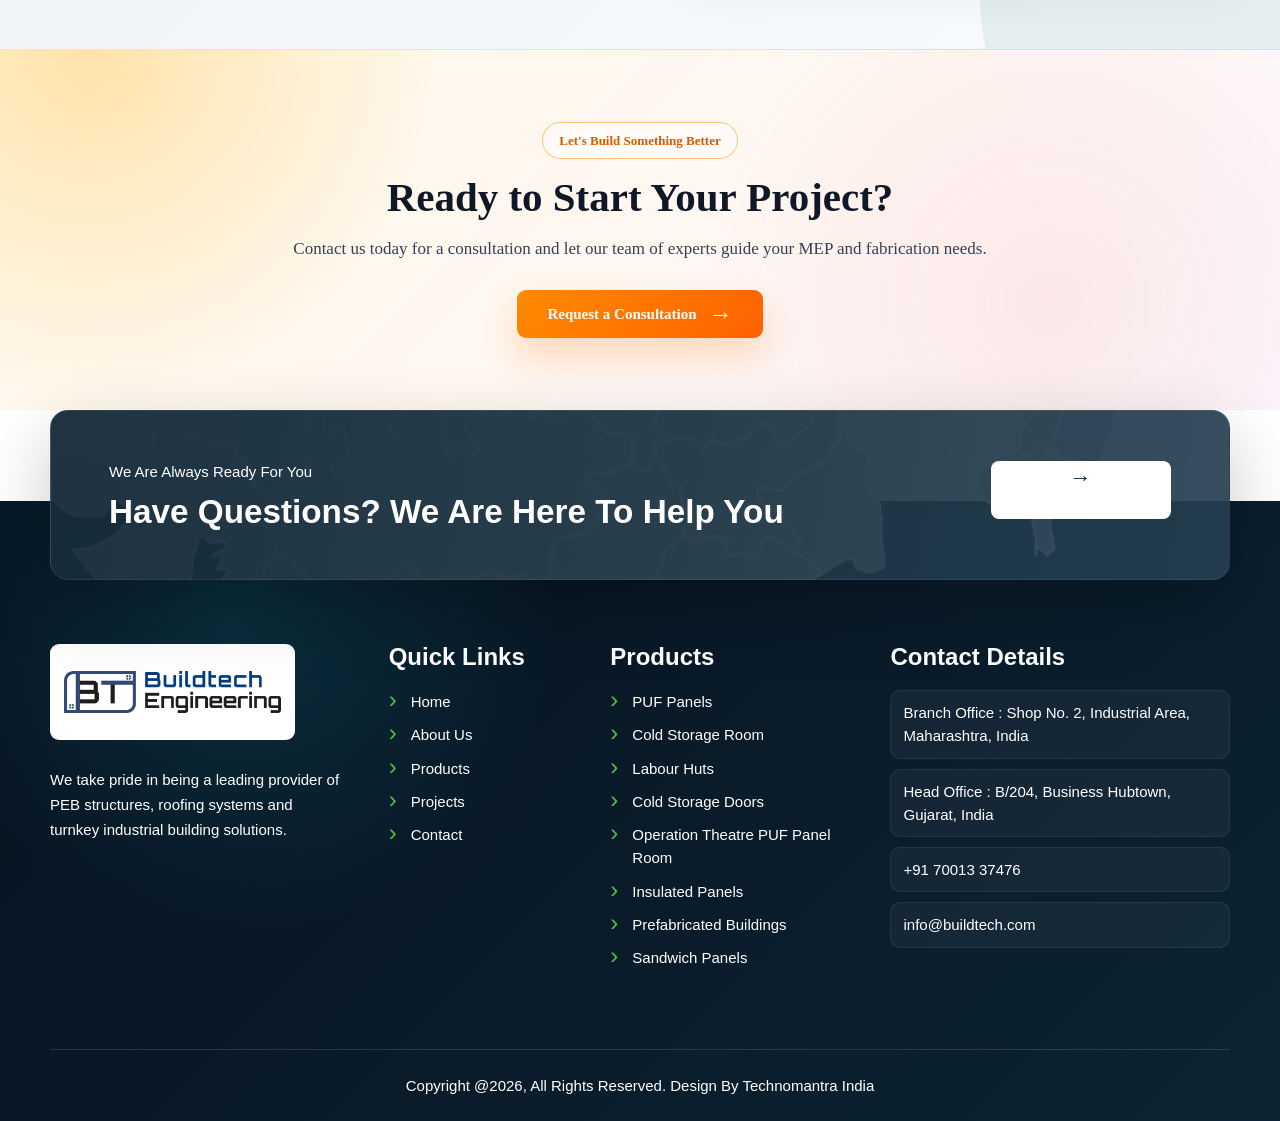
==== commit 1d88c016: "website" ====
--- a/index.html
+++ b/index.html
@@ -327,9 +327,10 @@
           <h2>From blueprint to build, start today.</h2>
           <p>Tell us about your project. Our team will recommend the right panel, thickness, finish and structure plan for your application.</p>
           <div class="contact-list">
-            <a href="tel:+910000000000">+91 00000 00000</a>
-            <a href="mailto:sales@buildtech.com">sales@buildtech.com</a>
-            <span>Plot No. 00, MIDC Industrial Area, Maharashtra, India</span>
+            <a href="tel:+91 70013 37476">+91 70013 37476</a>
+            <a href="mailto:info@buildtech.com">info@buildtech.com</a>
+            <span>Branch Office : Shop No. 2, Industrial Area, Maharashtra, India</span>
+            <span>Head Office : B/204, Business Hubtown, Gujarat, India</span>
           </div>
         </div>
 
--- a/styles.css
+++ b/styles.css
@@ -42,7 +42,7 @@
   .hero-metrics,
   .hero-card,
   .ticker {
-    animation: fadeUp 0.85s ease both;
+    animation: fadeUp 0.95s ease both;
   }
 
   .hero-content h1 {
@@ -71,8 +71,8 @@
 
   .animate-on-scroll {
     opacity: 0;
-    transform: translateY(34px);
-    transition: opacity 0.85s cubic-bezier(0.22, 1, 0.36, 1), transform 0.85s cubic-bezier(0.22, 1, 0.36, 1), clip-path 0.9s cubic-bezier(0.22, 1, 0.36, 1);
+    transform: translateY(52px);
+    transition: opacity 1.6s cubic-bezier(0.22, 1, 0.36, 1), transform 1.6s cubic-bezier(0.22, 1, 0.36, 1), clip-path 1.65s cubic-bezier(0.22, 1, 0.36, 1);
     transition-delay: var(--reveal-delay, 0ms);
   }
 
@@ -82,15 +82,15 @@
   }
 
   .reveal-left {
-    transform: translateX(-46px);
+    transform: translateX(-86px);
   }
 
   .reveal-right {
-    transform: translateX(46px);
+    transform: translateX(86px);
   }
 
   .reveal-zoom {
-    transform: scale(0.94);
+    transform: translateY(42px) scale(0.9);
   }
 
   .reveal-clip {
@@ -104,7 +104,7 @@
   }
 
   .reveal-zoom.is-visible {
-    transform: scale(1);
+    transform: translateY(0) scale(1);
   }
 
   .reveal-clip.is-visible {
@@ -113,7 +113,7 @@
   }
 
   .hero-metrics span {
-    animation: metricPop 0.7s cubic-bezier(0.22, 1, 0.36, 1) both;
+    animation: metricPop 1.1s cubic-bezier(0.22, 1, 0.36, 1) both;
   }
 
   .hero-metrics span:nth-child(1) {
@@ -143,7 +143,7 @@
   .logo-card img,
   .work-visual img,
   .project-collage img {
-    transition: transform 0.7s ease, filter 0.7s ease;
+    transition: transform 0.9s ease, filter 0.9s ease;
   }
 
   .banner-about-media:hover video,
@@ -799,6 +799,10 @@
   overflow: hidden;
 }
 
+.solutions .container {
+  width: min(1260px, calc(100% - 40px));
+}
+
 .center-head {
   max-width: 820px;
   margin: 0 auto 54px;
@@ -834,20 +838,87 @@
   position: relative;
   overflow: hidden;
   display: flex;
-  min-height: 455px;
+  min-height: auto;
   flex-direction: column;
   padding: 0;
   background: #ffffff;
   border: 1px solid rgba(7, 89, 99, 0.12);
   border-radius: 20px;
   box-shadow: 0 18px 42px rgba(9, 17, 31, 0.09);
-  transition: transform 0.24s ease, box-shadow 0.24s ease, border-color 0.24s ease;
+  transition: transform 0.34s cubic-bezier(0.22, 1, 0.36, 1), box-shadow 0.34s ease, border-color 0.34s ease;
+}
+
+.service-card.animate-on-scroll {
+  transition: opacity 1.35s cubic-bezier(0.16, 1, 0.3, 1), transform 1.35s cubic-bezier(0.16, 1, 0.3, 1), border-color 0.34s ease, box-shadow 0.34s ease;
+}
+
+.service-card.reveal-left {
+  transform: translateX(-140px) rotate(-1.5deg);
+}
+
+.service-card.reveal-right {
+  transform: translateX(140px) rotate(1.5deg);
+}
+
+.service-card.reveal-zoom {
+  transform: translateY(78px) scale(0.86);
+}
+
+.service-card.reveal-left.is-visible,
+.service-card.reveal-right.is-visible,
+.service-card.reveal-zoom.is-visible {
+  transform: translateX(0) translateY(0) rotate(0) scale(1);
+}
+
+.service-card::before {
+  position: absolute;
+  inset: 0;
+  z-index: 1;
+  background:
+    linear-gradient(120deg, transparent 0%, rgba(255, 255, 255, 0.58) 42%, transparent 68%);
+  content: "";
+  opacity: 0;
+  pointer-events: none;
+  transform: translateX(-120%) skewX(-12deg);
+  transition: opacity 0.32s ease, transform 0.75s ease;
+}
+
+.service-card::after {
+  position: absolute;
+  right: 22px;
+  bottom: 0;
+  left: 22px;
+  z-index: 2;
+  height: 4px;
+  background: linear-gradient(90deg, #075963, #f5a623, #c15f17);
+  border-radius: 999px 999px 0 0;
+  content: "";
+  opacity: 0;
+  transform: scaleX(0.22);
+  transform-origin: left;
+  transition: opacity 0.34s ease, transform 0.5s cubic-bezier(0.22, 1, 0.36, 1);
 }
 
 .service-card:hover {
-  transform: translateY(-8px);
+  transform: translateY(-10px) rotateX(1deg);
   border-color: rgba(7, 89, 99, 0.28);
   box-shadow: 0 28px 60px rgba(9, 17, 31, 0.15);
+}
+
+.service-card.reveal-left.is-visible:hover,
+.service-card.reveal-right.is-visible:hover,
+.service-card.reveal-zoom.is-visible:hover {
+  transform: translateY(-10px) rotateX(1deg);
+}
+
+.service-card:hover::before {
+  opacity: 1;
+  transform: translateX(120%) skewX(-12deg);
+}
+
+.service-card:hover::after {
+  opacity: 1;
+  transform: scaleX(1);
 }
 
 .service-icon {
@@ -866,6 +937,12 @@
   font-size: 14px;
   font-weight: 700;
   box-shadow: 0 12px 24px rgba(193, 95, 23, 0.28);
+  transition: transform 0.34s cubic-bezier(0.22, 1, 0.36, 1), background 0.34s ease;
+}
+
+.service-card:hover .service-icon {
+  background: var(--teal);
+  transform: translateY(-3px) rotate(-8deg) scale(1.08);
 }
 
 .service-card img {
@@ -875,11 +952,12 @@
   width: 100%;
   object-fit: cover;
   border-radius: 0;
-  transition: transform 0.45s ease;
+  transition: transform 0.8s cubic-bezier(0.22, 1, 0.36, 1), filter 0.8s ease;
 }
 
 .service-card:hover img {
-  transform: scale(1.05);
+  filter: saturate(1.08) contrast(1.04);
+  transform: scale(1.08) translateY(-4px);
 }
 
 .service-card h3,
@@ -899,7 +977,7 @@
 
 .service-card p {
   min-height: auto;
-  margin-bottom: 22px;
+  margin-bottom: 16px;
   color: #52606f;
   font-size: 15px;
   line-height: 1.65;
@@ -908,7 +986,7 @@
 .service-card a {
   display: inline-flex;
   width: fit-content;
-  margin-top: auto;
+  margin-top: 0;
   margin-bottom: 24px;
   padding: 10px 18px;
   color: var(--teal);
@@ -1194,7 +1272,7 @@
   width: max-content;
   align-items: center;
   gap: 18px;
-  animation: logoMarquee 22s linear infinite;
+  animation: logoMarquee 34s linear infinite;
 }
 
 .brand-marquee:hover .brand-strip {
@@ -1369,6 +1447,7 @@
 
 .steps-row article {
   position: relative;
+  overflow: hidden;
   min-height: 245px;
   padding: 74px 26px 28px;
   color: #07111f;
@@ -1376,12 +1455,61 @@
   border: 1px solid rgba(7, 89, 99, 0.12);
   border-radius: 22px;
   box-shadow: 0 18px 42px rgba(9, 17, 31, 0.08);
-  transition: transform 0.22s ease, box-shadow 0.22s ease;
+  transition: transform 0.32s ease, box-shadow 0.32s ease, border-color 0.32s ease;
+}
+
+.steps-row article.animate-on-scroll {
+  transition: opacity 1.25s cubic-bezier(0.16, 1, 0.3, 1), transform 1.25s cubic-bezier(0.16, 1, 0.3, 1), border-color 0.32s ease, box-shadow 0.32s ease;
+}
+
+.steps-row article.reveal-left {
+  transform: translateX(-90px) translateY(24px) rotate(-1deg);
+}
+
+.steps-row article.reveal-right {
+  transform: translateX(90px) translateY(24px) rotate(1deg);
+}
+
+.steps-row article.reveal-zoom {
+  transform: translateY(64px) scale(0.9);
+}
+
+.steps-row article.reveal-left.is-visible,
+.steps-row article.reveal-right.is-visible,
+.steps-row article.reveal-zoom.is-visible {
+  transform: translateX(0) translateY(0) rotate(0) scale(1);
+}
+
+.steps-row article::before {
+  position: absolute;
+  right: 24px;
+  bottom: 0;
+  left: 24px;
+  height: 4px;
+  background: linear-gradient(90deg, #075963, #f5a623);
+  border-radius: 999px 999px 0 0;
+  content: "";
+  opacity: 0;
+  transform: scaleX(0.2);
+  transform-origin: left;
+  transition: opacity 0.32s ease, transform 0.5s cubic-bezier(0.16, 1, 0.3, 1);
 }
 
 .steps-row article:hover {
-  transform: translateY(-7px);
+  border-color: rgba(7, 89, 99, 0.25);
+  transform: translateY(-9px);
   box-shadow: 0 28px 58px rgba(9, 17, 31, 0.14);
+}
+
+.steps-row article.reveal-left.is-visible:hover,
+.steps-row article.reveal-right.is-visible:hover,
+.steps-row article.reveal-zoom.is-visible:hover {
+  transform: translateY(-9px);
+}
+
+.steps-row article:hover::before {
+  opacity: 1;
+  transform: scaleX(1);
 }
 
 .steps-row article:not(:last-child)::after {
@@ -1404,6 +1532,13 @@
   border-radius: 50%;
   font-weight: 700;
   box-shadow: 0 12px 24px rgba(7, 89, 99, 0.18);
+  transition: transform 0.34s cubic-bezier(0.16, 1, 0.3, 1), background 0.34s ease, box-shadow 0.34s ease;
+}
+
+.steps-row article:hover span {
+  background: #c15f17;
+  box-shadow: 0 16px 28px rgba(193, 95, 23, 0.24);
+  transform: translateY(-4px) scale(1.08);
 }
 
 .steps-row strong {
@@ -1807,7 +1942,7 @@
     radial-gradient(circle at 82% 70%, rgba(240, 99, 75, 0.1), transparent 32%),
     linear-gradient(135deg, #fff9e9 0%, #fff7f0 48%, #fbf7ff 100%);
   border-top: 1px solid rgba(255, 184, 46, 0.35);
-  border-bottom: 4px solid #101827;
+  border-bottom: 0;
   border-radius: 0;
   text-align: center;
 }
@@ -1927,14 +2062,14 @@
 
 @media (prefers-reduced-motion: no-preference) {
   .hero {
-    animation: slowPan 18s ease-in-out infinite alternate;
+    animation: slowPan 8s ease-in-out infinite alternate;
   }
 
   .hero-card,
   .banner-about-badge,
   .experience,
   .application-card {
-    animation: floatSoft 5.5s ease-in-out infinite;
+    animation: floatSoft 7.5s ease-in-out infinite;
   }
 
   .btn,
@@ -1978,8 +2113,20 @@
   border-top: 0;
 }
 
+.footer::before {
+  position: absolute;
+  top: -1px;
+  right: 0;
+  left: 0;
+  z-index: 0;
+  height: 2px;
+  background: #ffffff;
+  content: "";
+}
+
 .footer-help {
   position: relative;
+  z-index: 1;
   top: -90px;
   display: flex;
   min-height: 170px;
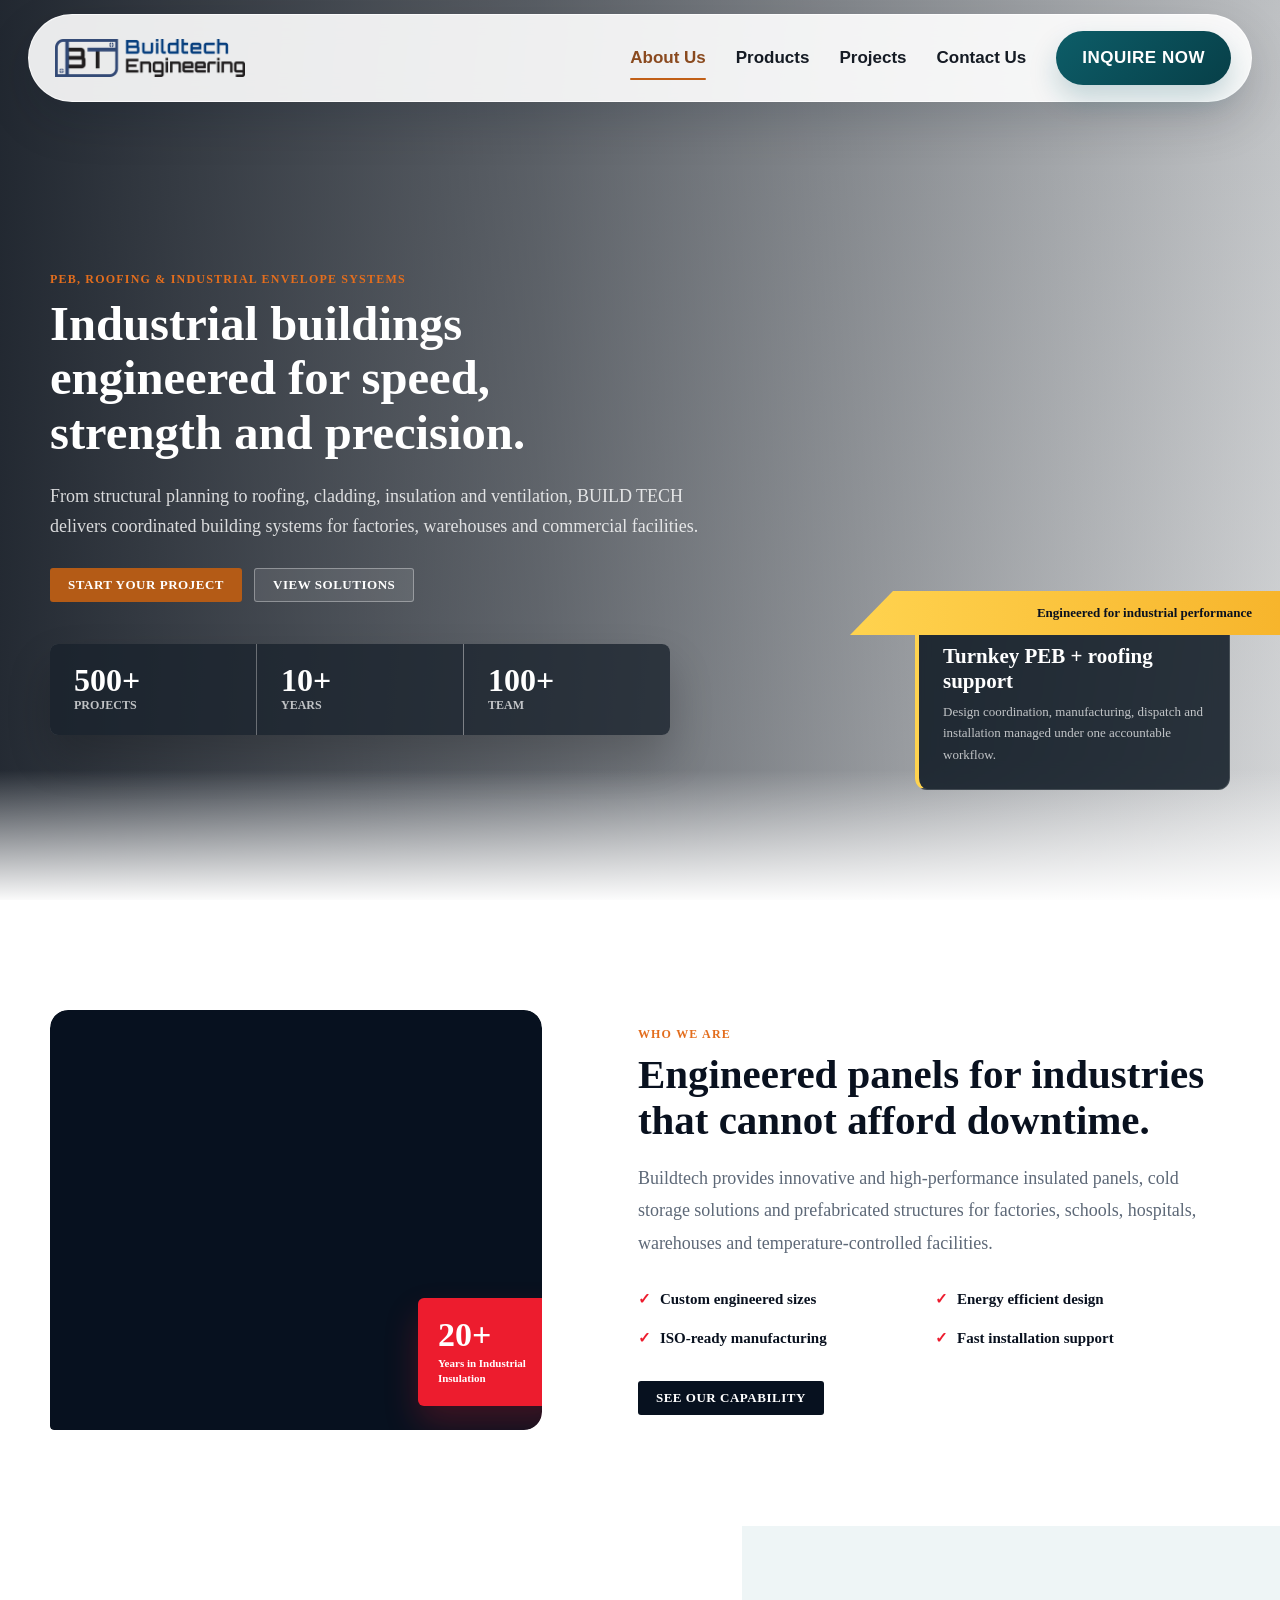
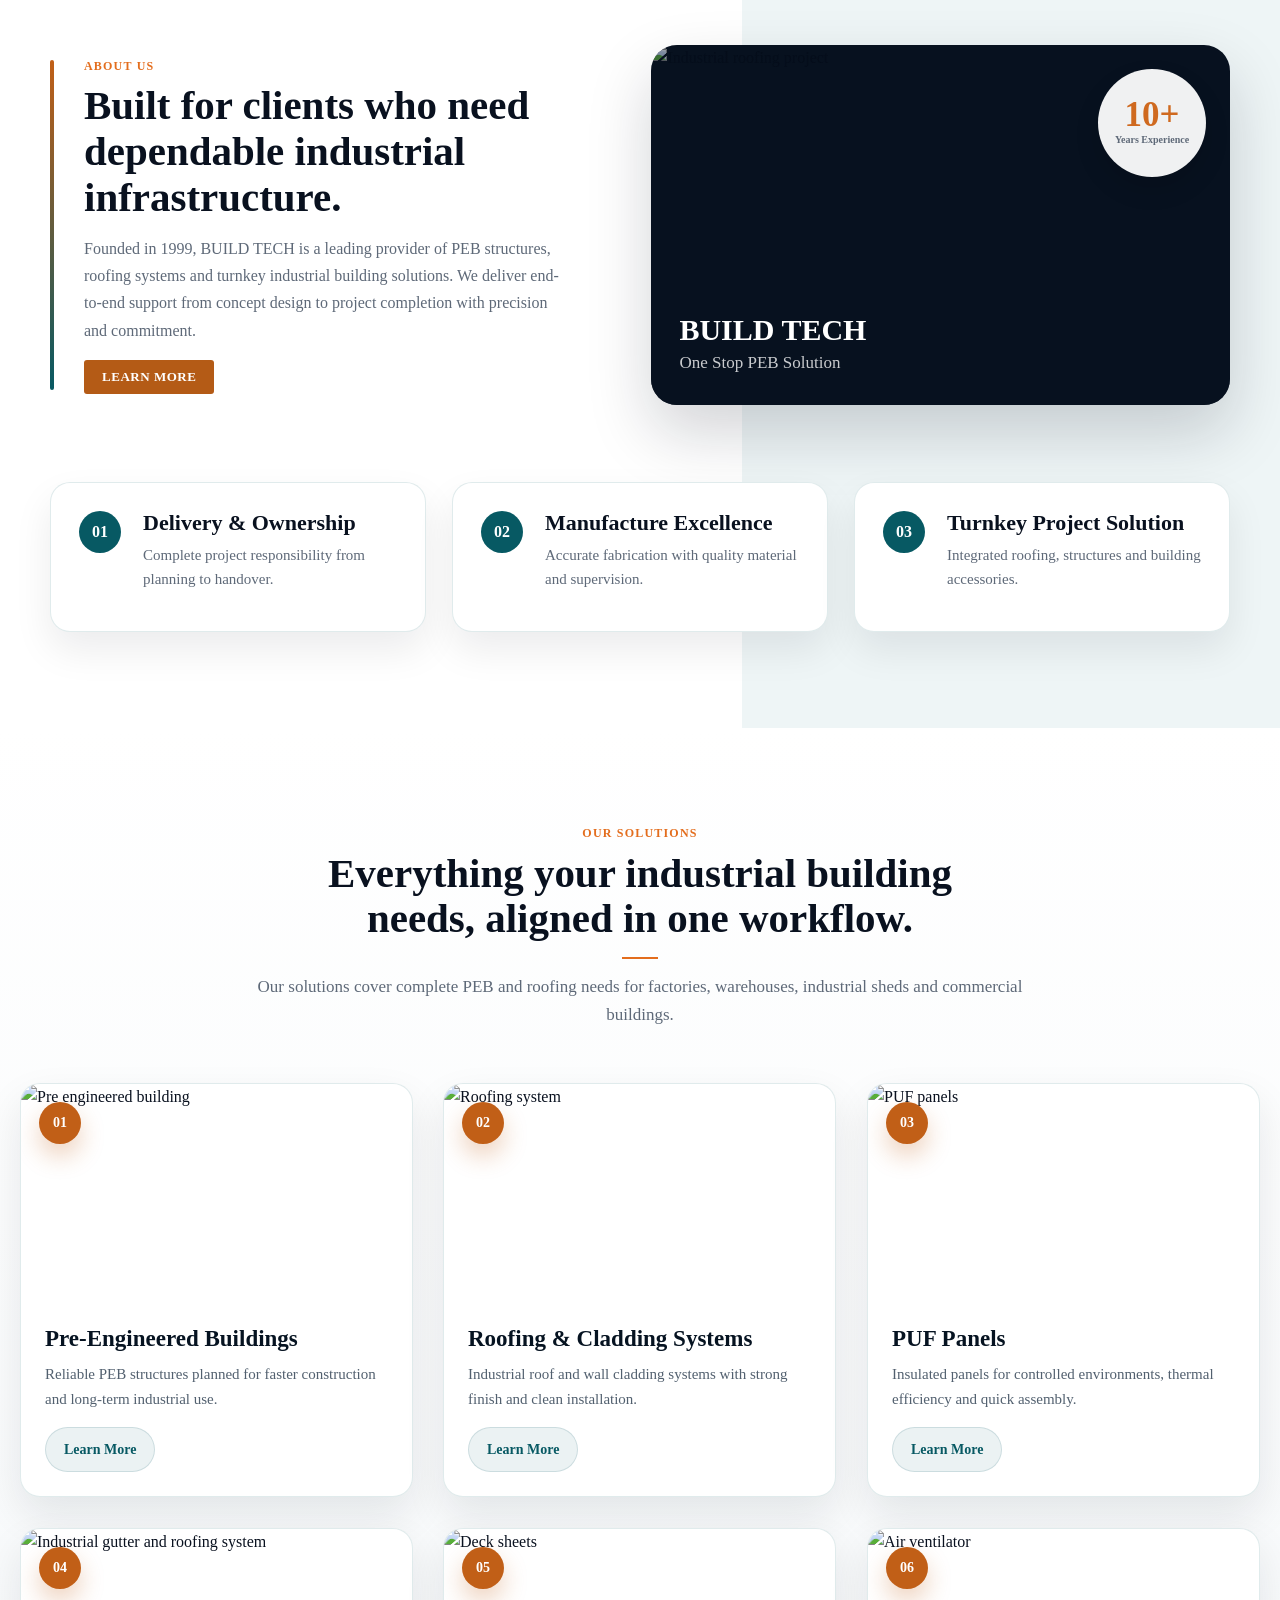
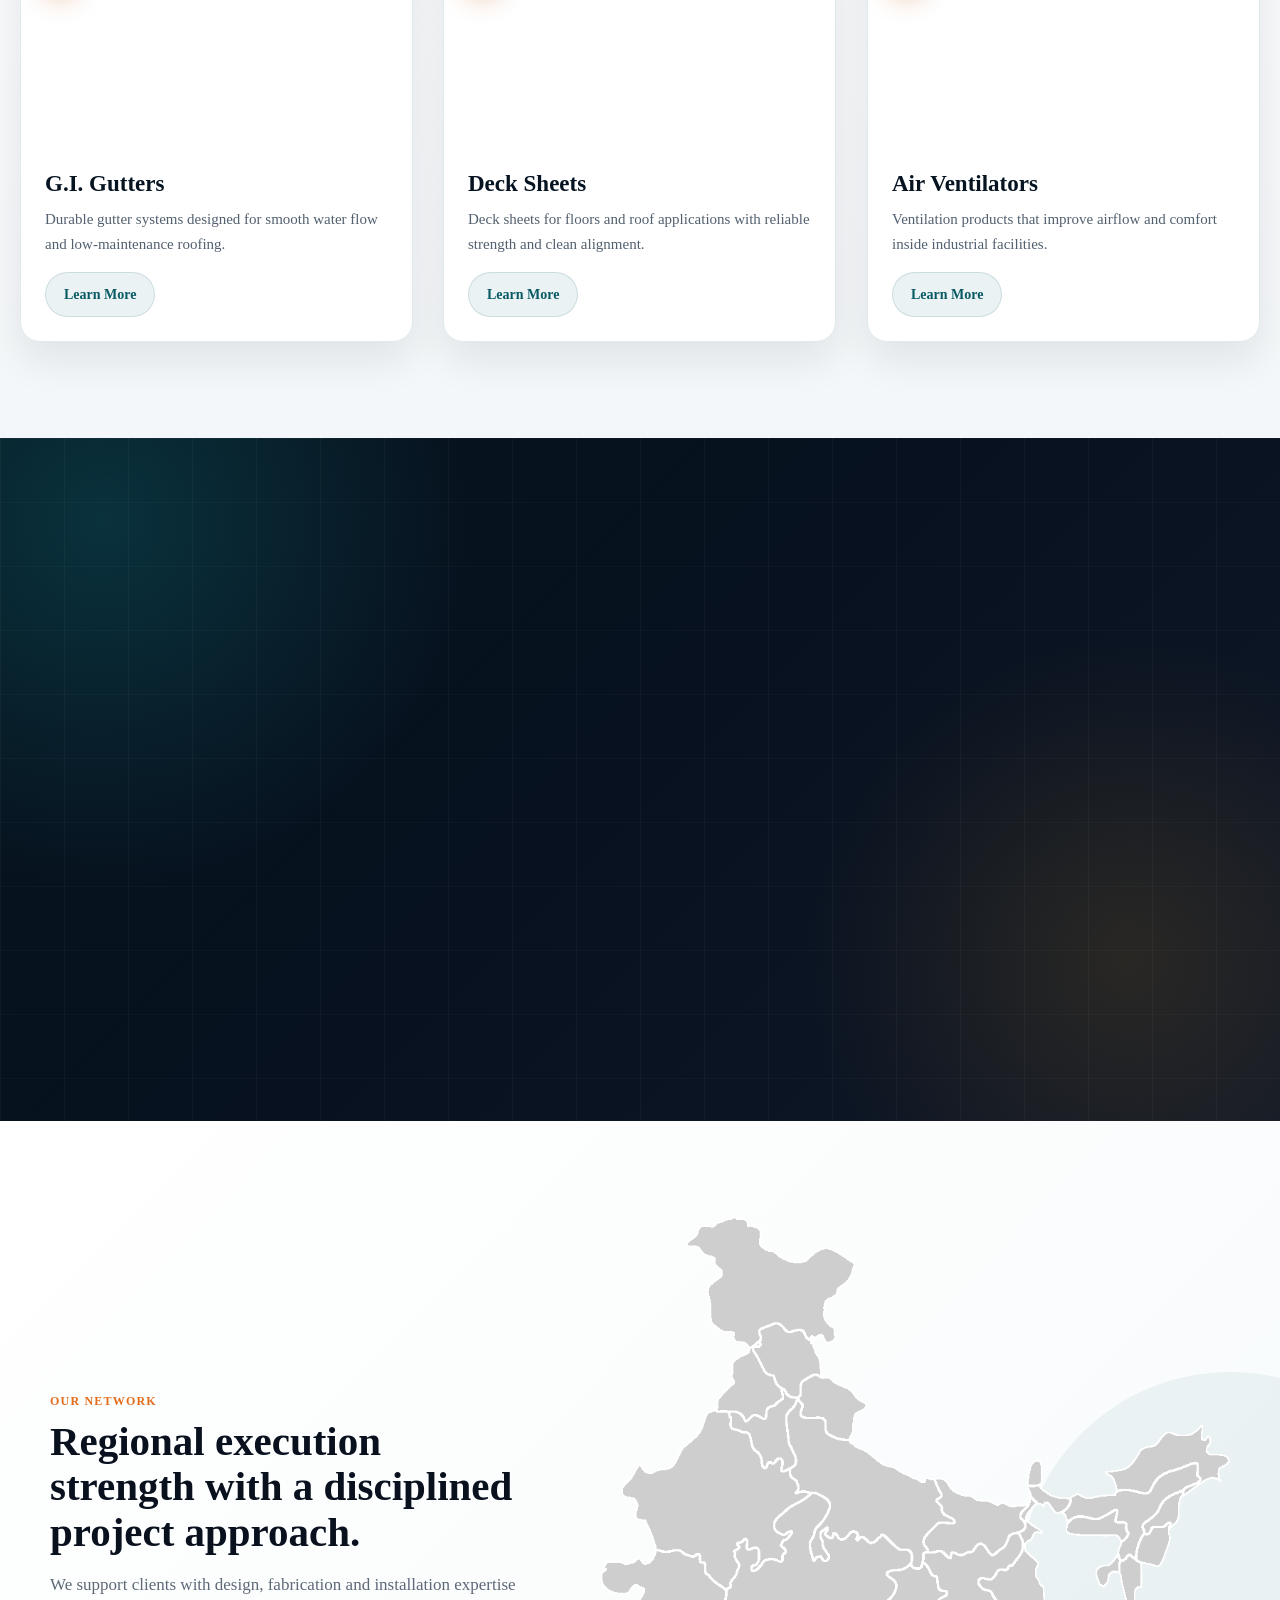
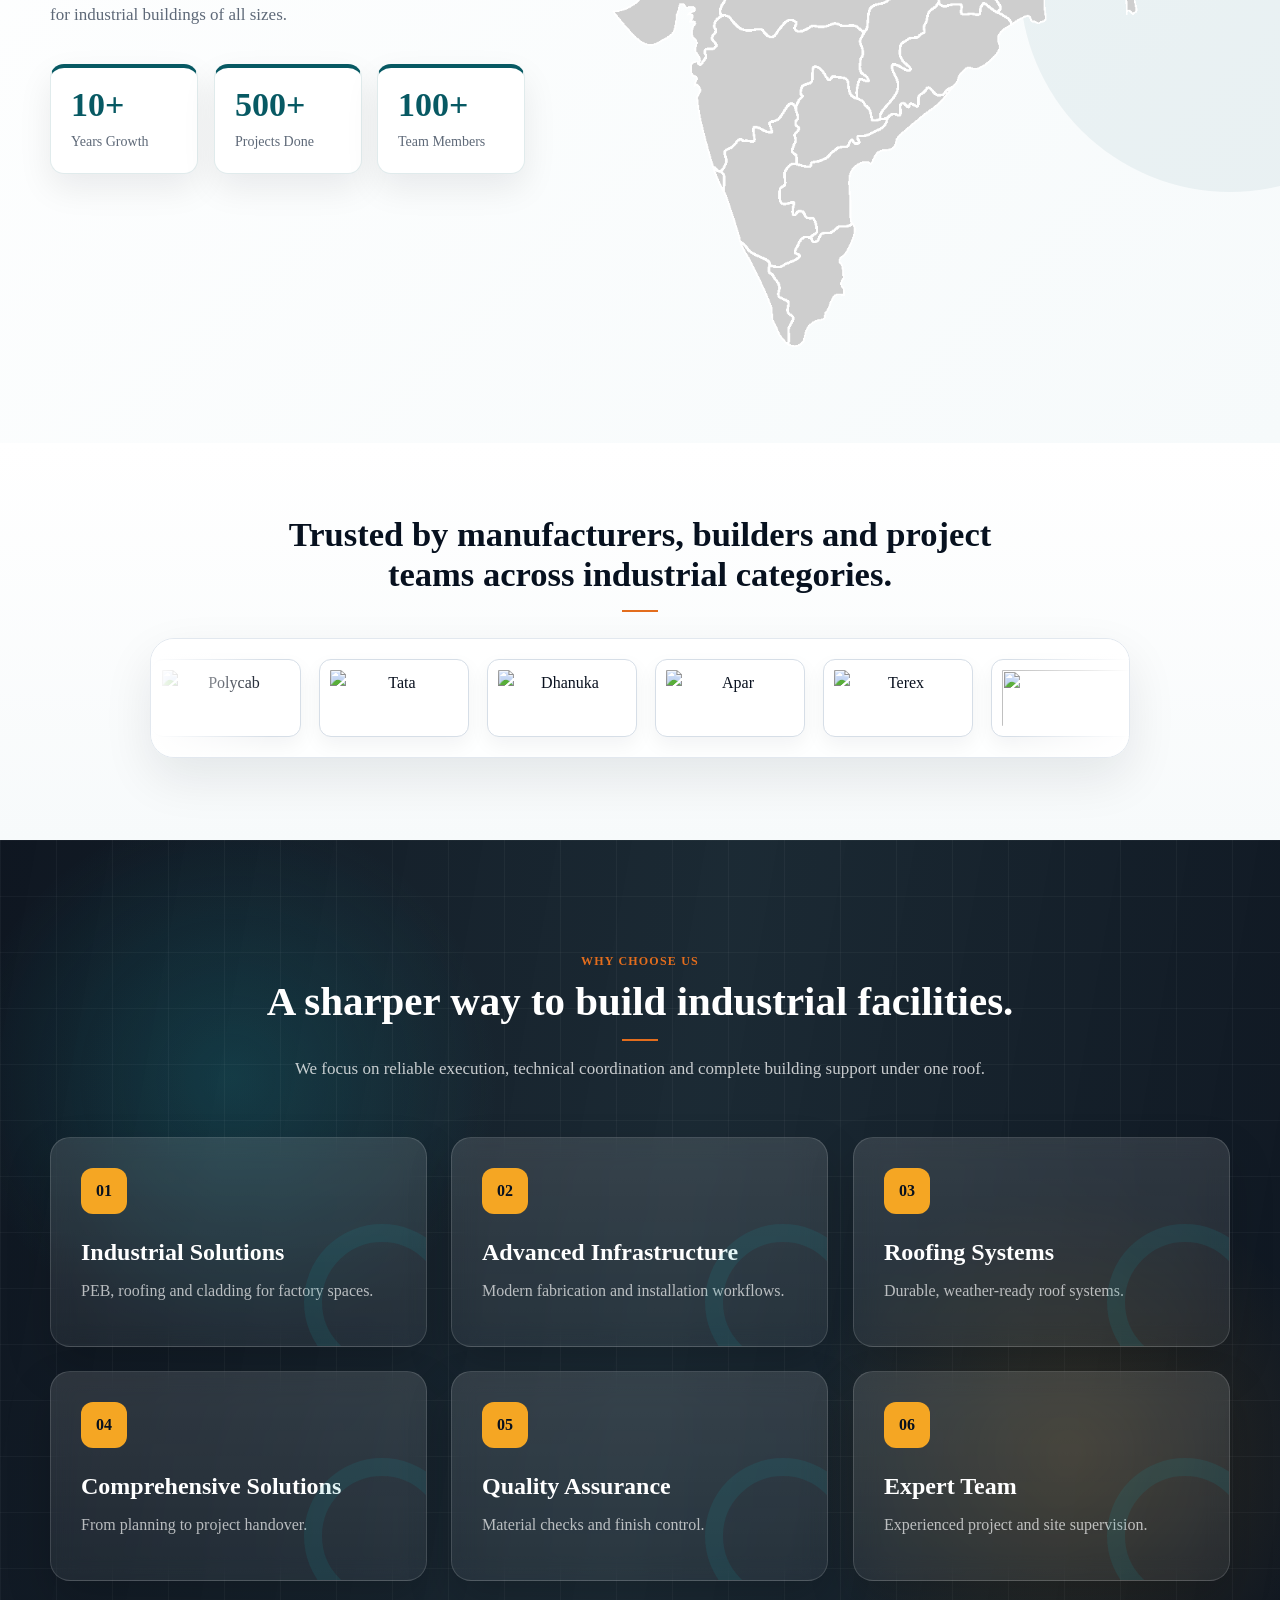
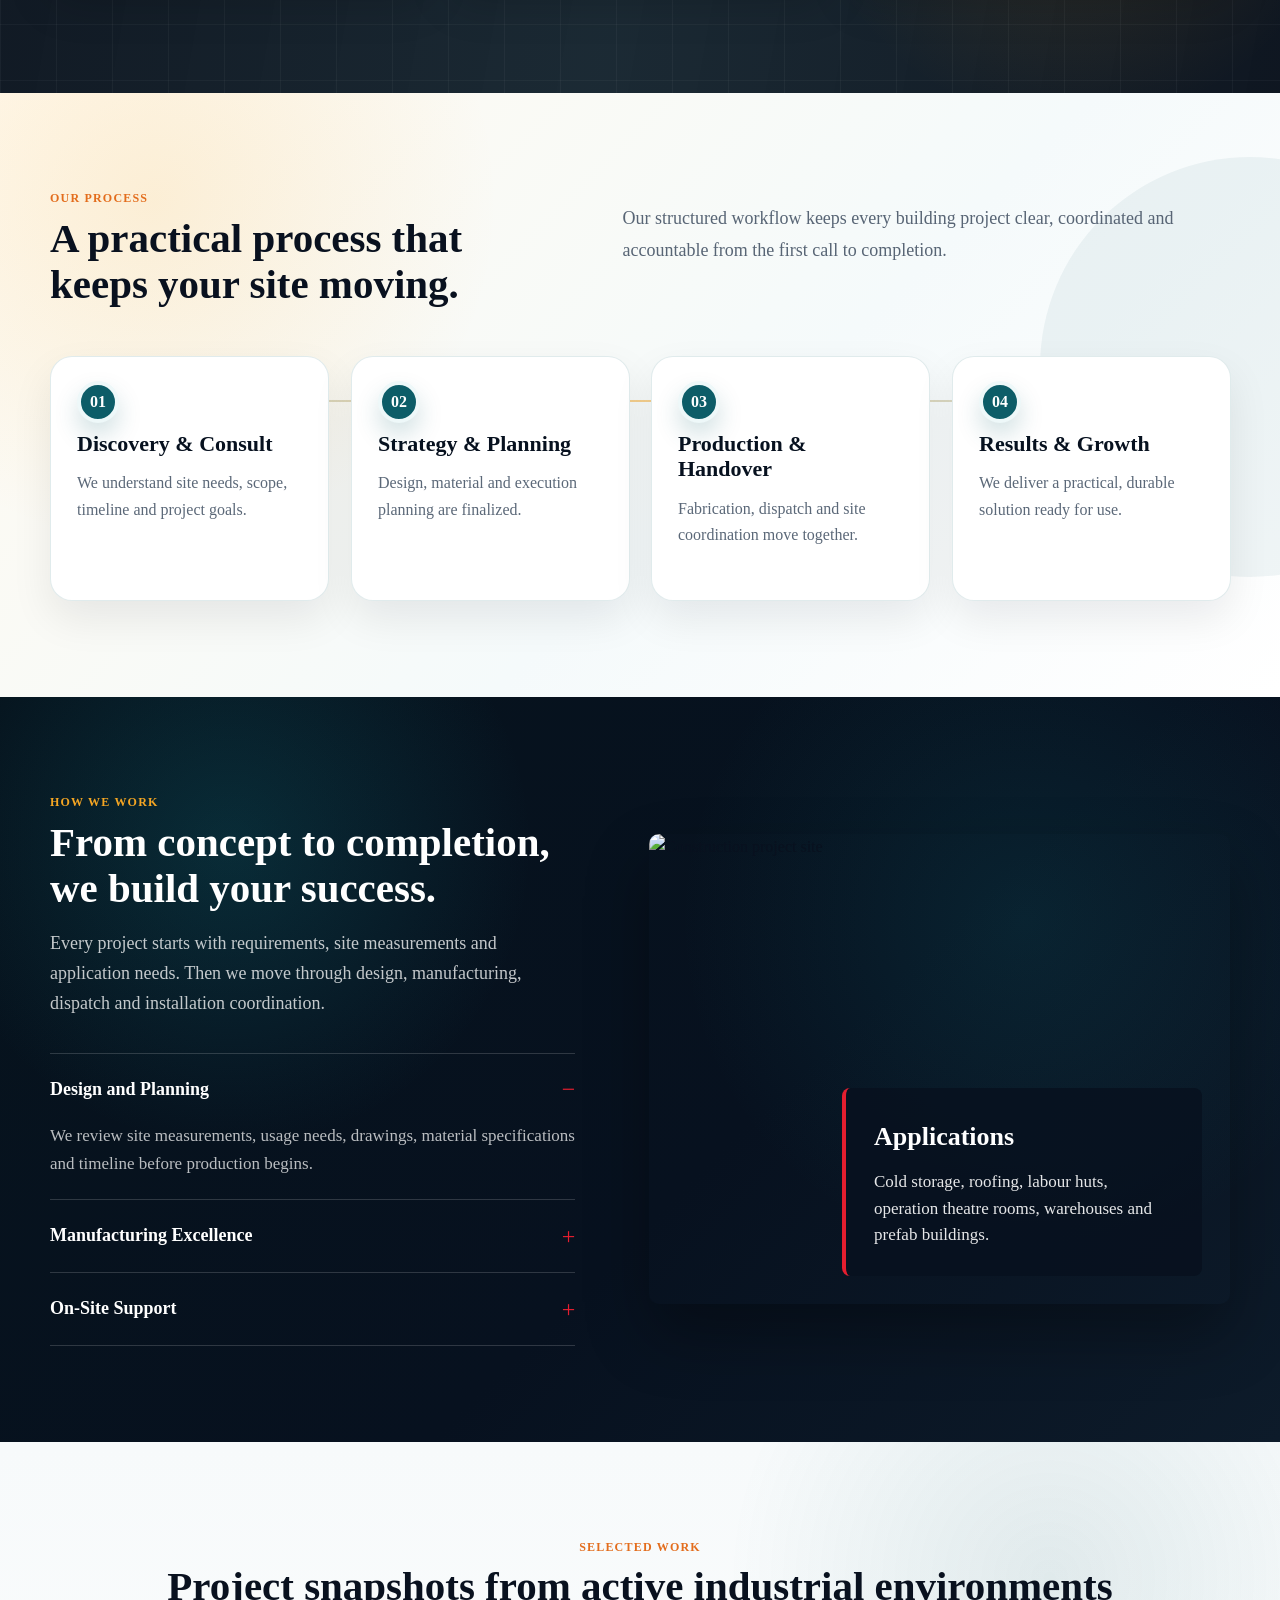
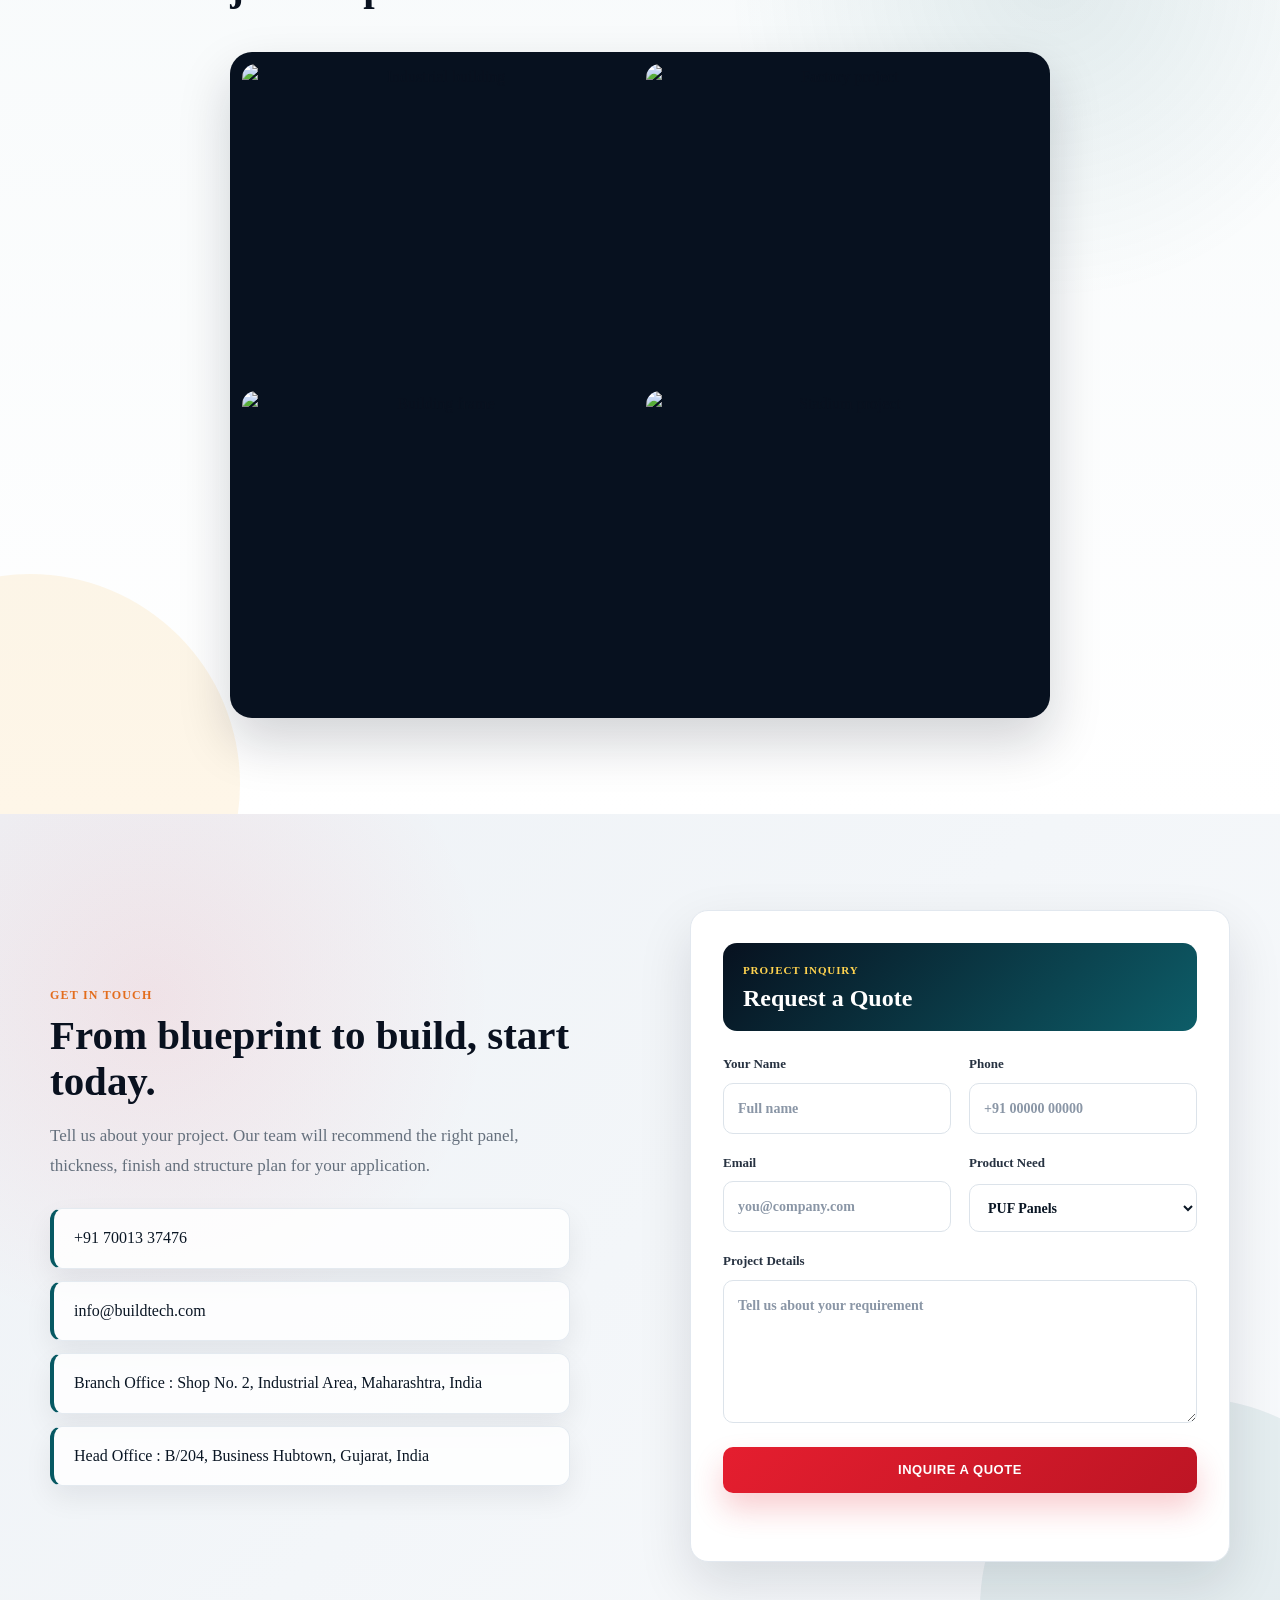
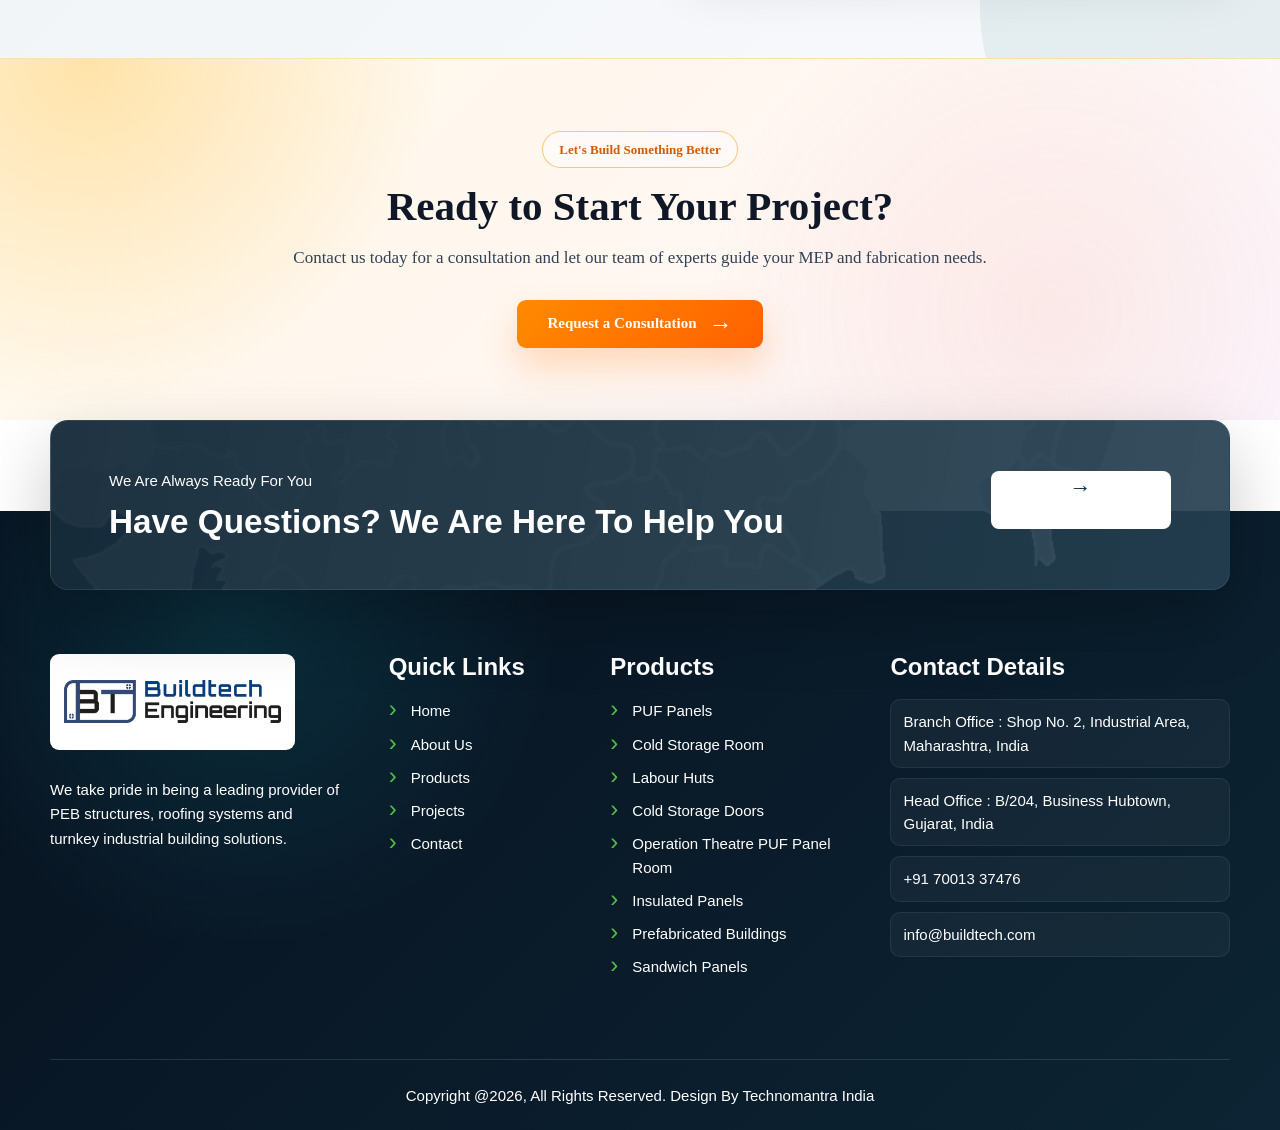
==== commit 923771f4: "website" ====
--- a/index.html
+++ b/index.html
@@ -10,6 +10,7 @@
   <link href="https://fonts.googleapis.com/css2?family=Inter:wght@400;500;600;700;800;900&display=swap" rel="stylesheet">
   <link rel="stylesheet" href="styles.css">
 </head>
+
 <body>
   <header class="hero" id="top">
     <nav class="nav">
@@ -20,7 +21,7 @@
         <span></span><span></span><span></span>
       </button>
       <div class="nav-links" id="navLinks">
-        <a href="#about">About Us</a>
+        <a href="about.html">About Us</a>
         <a href="#solutions">Products</a>
         <a href="#projects">Projects</a>
         <a href="#contact">Contact Us</a>
--- a/styles.css
+++ b/styles.css
@@ -1198,13 +1198,13 @@
 }
 
 .map {
-  padding: 28px;
-  background: #ffffff;
-  border: 1px solid #e4ebef;
-  border-radius: 24px;
-  box-shadow: 0 24px 54px rgba(9, 17, 31, 0.1);
-  opacity: 0.72;
-  filter: grayscale(1);
+  padding: 0;
+  background: transparent;
+  border: 0;
+  border-radius: 0;
+  box-shadow: none;
+  opacity: 1;
+  filter: none;
 }
 
 .brands {
@@ -1812,7 +1812,7 @@
   color: #0a1624;
   background: rgba(255, 255, 255, 0.82);
   border: 1px solid rgba(226, 232, 239, 0.9);
-  border-left: 4px solid #ed1c2e;
+  border-left: 4px solid #075963;
   border-radius: 12px;
   box-shadow: 0 12px 28px rgba(9, 17, 31, 0.07);
 }
@@ -2292,6 +2292,148 @@
 .parallax-node,
 .accordion {
   all: unset;
+}
+
+@media (max-width: 1200px) and (min-width: 921px) {
+  .nav {
+    width: min(100% - 32px, 1120px);
+    min-height: 78px;
+    padding: 0 16px 0 20px;
+  }
+
+  .brand {
+    width: 150px;
+  }
+
+  .brand img {
+    height: 66px;
+  }
+
+  .nav-links {
+    gap: 18px;
+    font-size: 15px;
+  }
+
+  .quote-pill {
+    padding: 11px 18px;
+    font-size: 15px;
+  }
+
+  .hero {
+    min-height: 720px;
+  }
+
+  .hero-content {
+    width: min(100% - 56px, 1080px);
+    padding-top: clamp(92px, 13vh, 128px);
+  }
+
+  .hero-content h1 {
+    max-width: 640px;
+    font-size: clamp(38px, 4vw, 46px);
+  }
+
+  .hero-content p:not(.eyebrow) {
+    max-width: 590px;
+    font-size: 17px;
+  }
+
+  .hero-metrics {
+    width: min(560px, 100%);
+    margin-top: 30px;
+  }
+
+  .hero-metrics span {
+    padding: 16px 18px;
+  }
+
+  .hero-metrics strong {
+    font-size: 28px;
+  }
+
+  .hero-card {
+    right: 28px;
+    bottom: 58px;
+    width: 285px;
+    padding: 20px;
+  }
+
+  .ticker {
+    bottom: 222px;
+    width: min(360px, 38vw);
+  }
+
+  .banner-about-grid,
+  .intro-grid,
+  .dark-grid,
+  .global-grid,
+  .build-grid,
+  .quote-grid {
+    gap: 48px;
+  }
+}
+
+@media (max-width: 1200px) and (min-width: 921px) and (max-height: 760px) {
+  .hero {
+    min-height: 680px;
+  }
+
+  .hero-content {
+    padding-top: 76px;
+  }
+
+  .hero-content h1 {
+    margin-bottom: 16px;
+  }
+
+  .hero-actions {
+    margin-top: 18px;
+  }
+
+  .hero-metrics {
+    margin-top: 22px;
+  }
+
+  .hero-card {
+    bottom: 42px;
+  }
+
+  .ticker {
+    bottom: 195px;
+  }
+}
+
+@media (max-width: 1200px) and (min-width: 641px) and (prefers-reduced-motion: no-preference) {
+  .animate-on-scroll {
+    transform: translateY(34px);
+  }
+
+  .reveal-left {
+    transform: translateX(-42px);
+  }
+
+  .reveal-right {
+    transform: translateX(42px);
+  }
+
+  .reveal-zoom {
+    transform: translateY(28px) scale(0.94);
+  }
+
+  .service-card.reveal-left,
+  .steps-row article.reveal-left {
+    transform: translateX(-56px) rotate(-0.75deg);
+  }
+
+  .service-card.reveal-right,
+  .steps-row article.reveal-right {
+    transform: translateX(56px) rotate(0.75deg);
+  }
+
+  .service-card.reveal-zoom,
+  .steps-row article.reveal-zoom {
+    transform: translateY(46px) scale(0.92);
+  }
 }
 
 @media (max-width: 920px) {
@@ -2622,3 +2764,58 @@
 .quote-form {
   font-size: 16px;
 }
+
+/* Keep responsive sizing stronger than the final polish rules above. */
+@media (max-width: 1200px) and (min-width: 921px) {
+  .nav {
+    min-height: 78px;
+  }
+
+  .brand img {
+    height: 66px;
+  }
+
+  .nav-links {
+    font-size: 15px;
+  }
+
+  .quote-pill {
+    padding: 11px 18px;
+    font-size: 15px;
+  }
+
+  .hero-content h1 {
+    font-size: clamp(38px, 4vw, 46px);
+  }
+}
+
+@media (max-width: 920px) {
+  .nav {
+    min-height: 78px;
+  }
+
+  .brand img {
+    height: 62px;
+  }
+
+  .nav-links {
+    font-size: 15px;
+  }
+}
+
+@media (max-width: 640px) {
+  h2,
+  .banner-about-copy h2,
+  .center-head h2,
+  .dark-grid h2,
+  .global-grid h2,
+  .work-copy h2,
+  .quote-copy h2,
+  .bottom-cta h2 {
+    font-size: 24px;
+  }
+
+  .hero-content h1 {
+    font-size: 31px;
+  }
+}
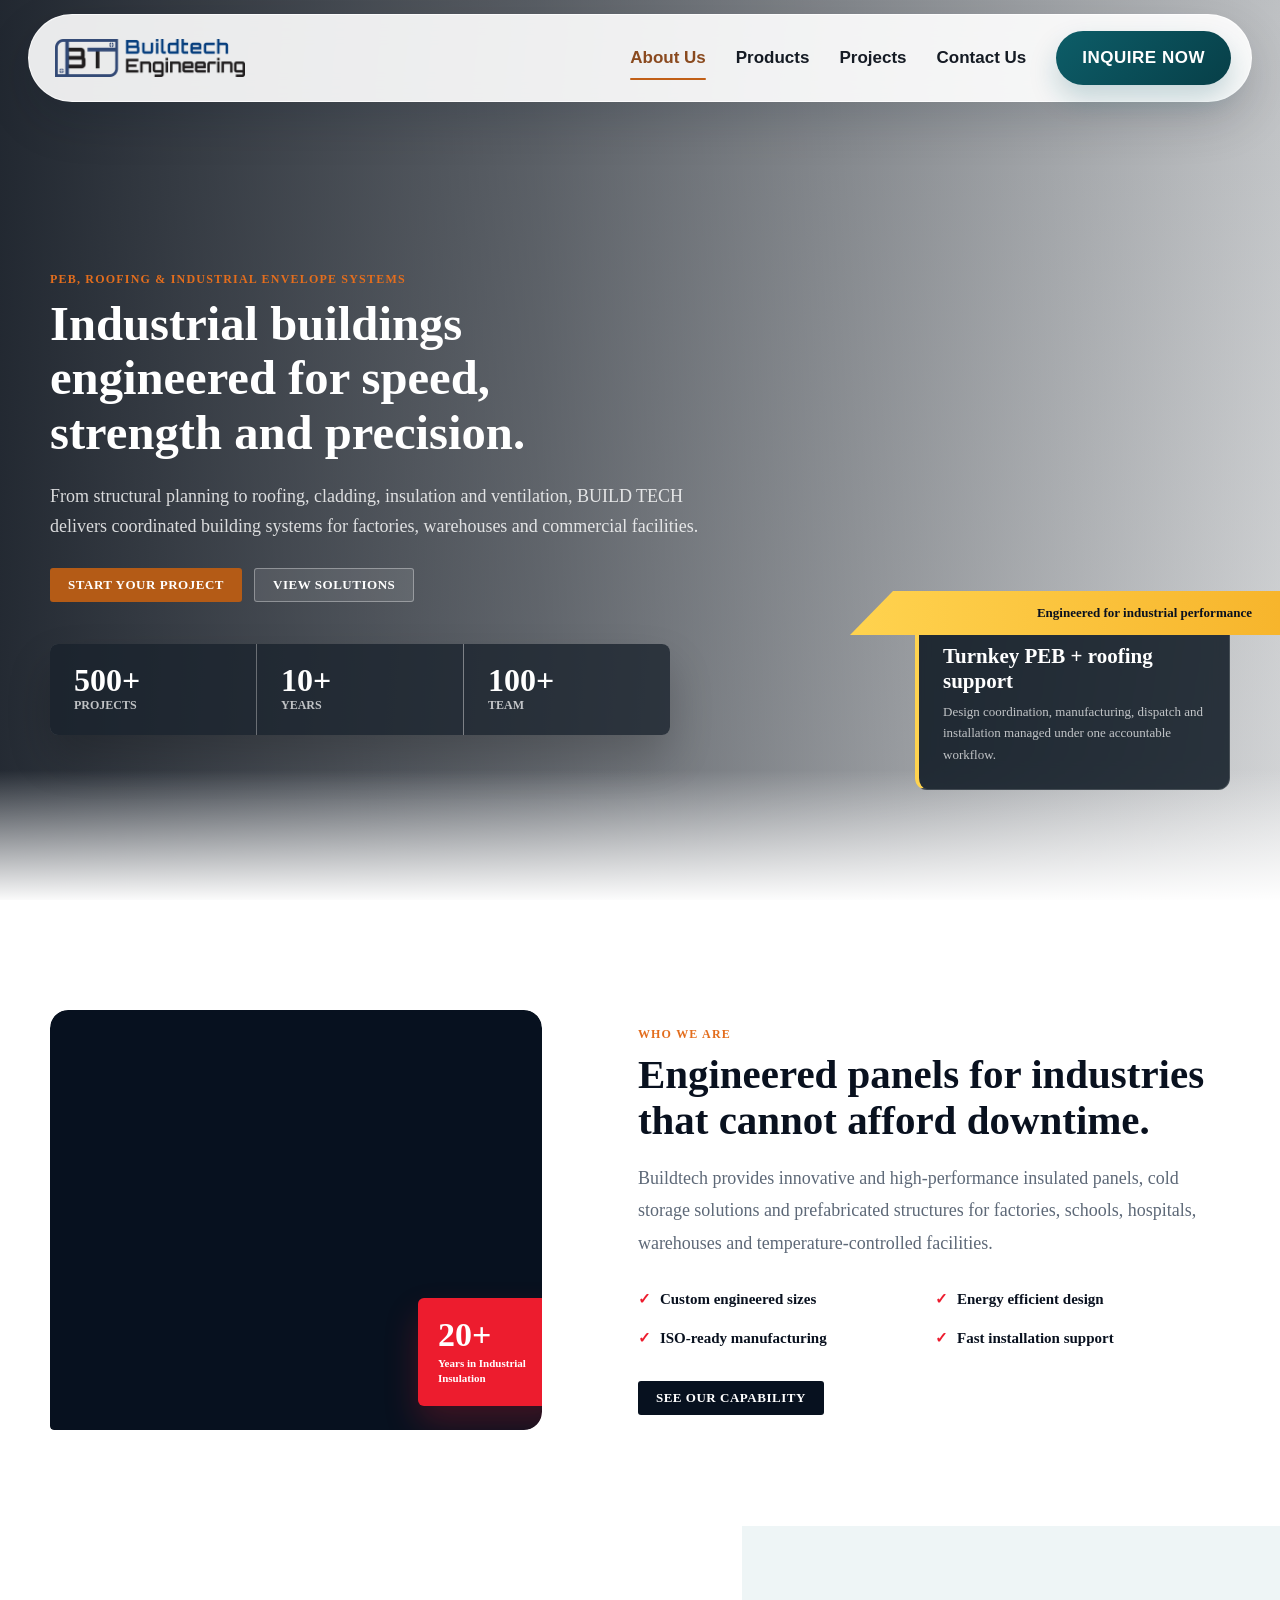
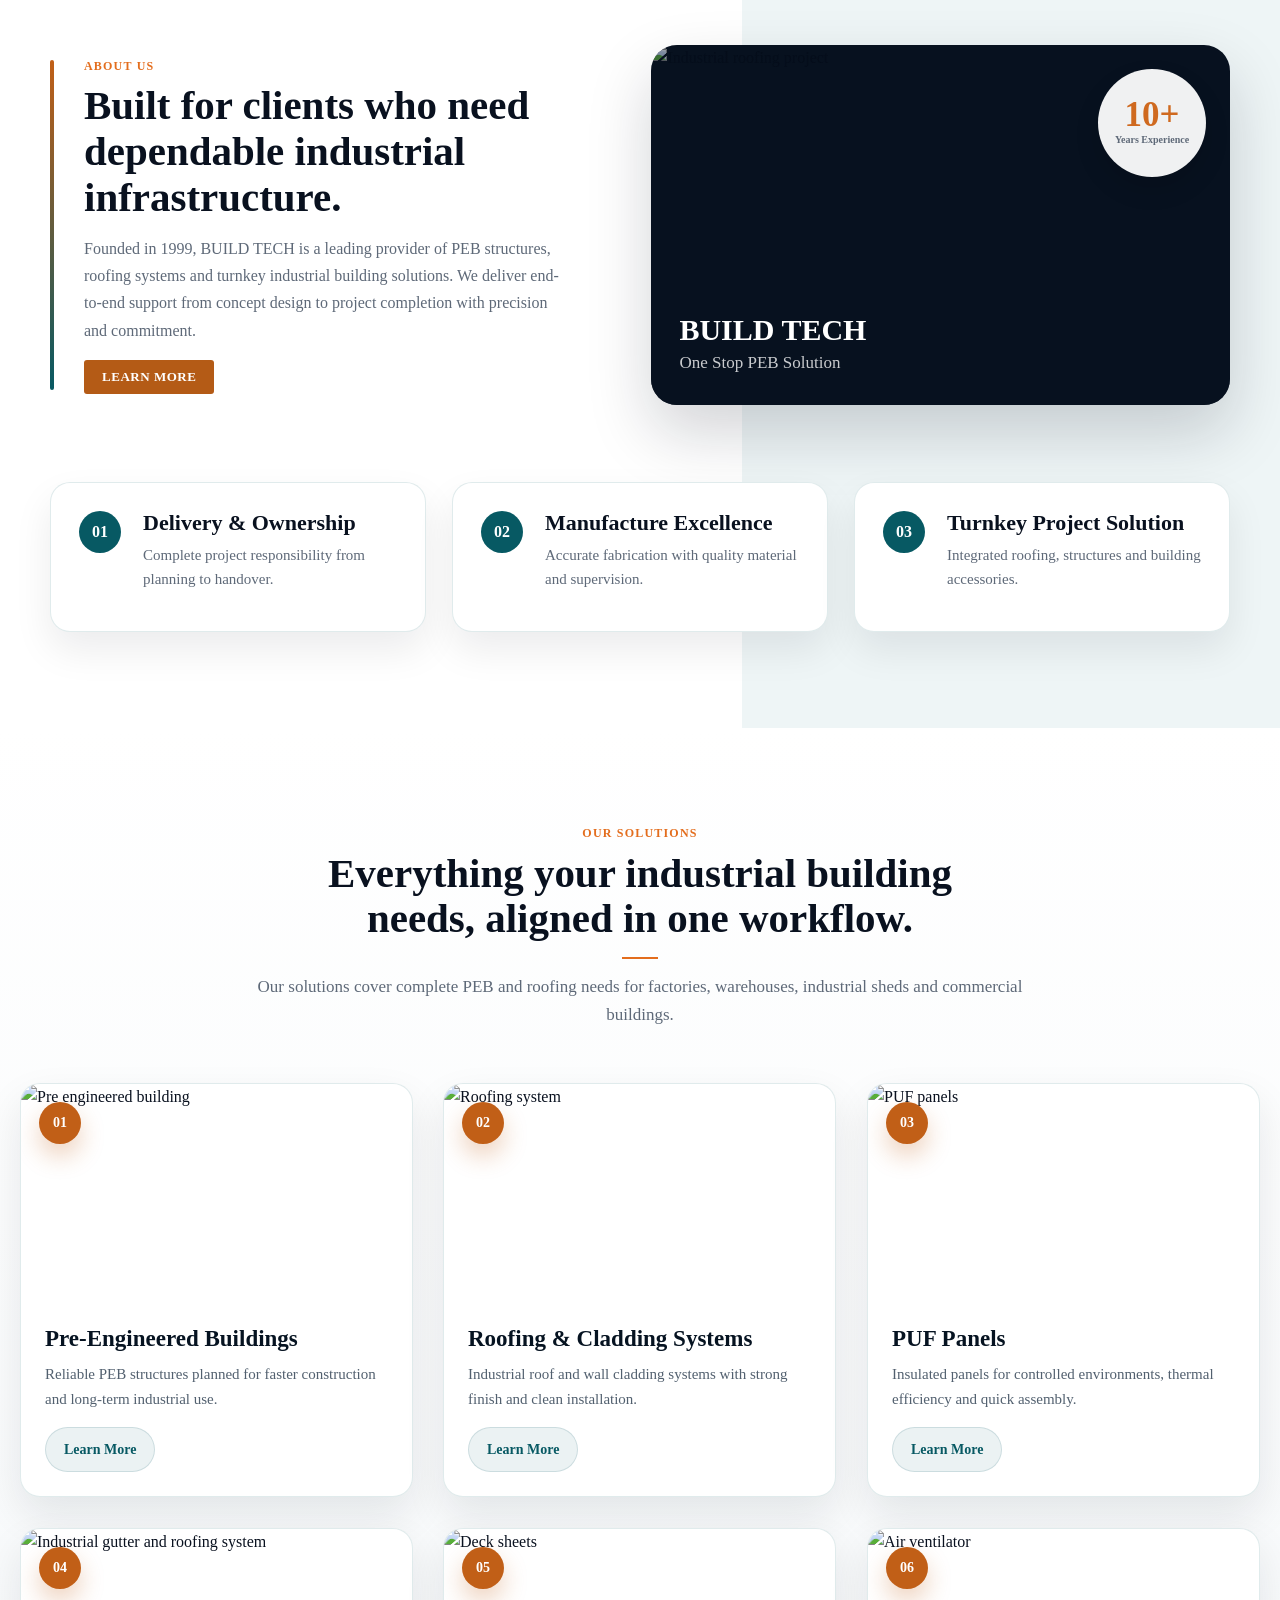
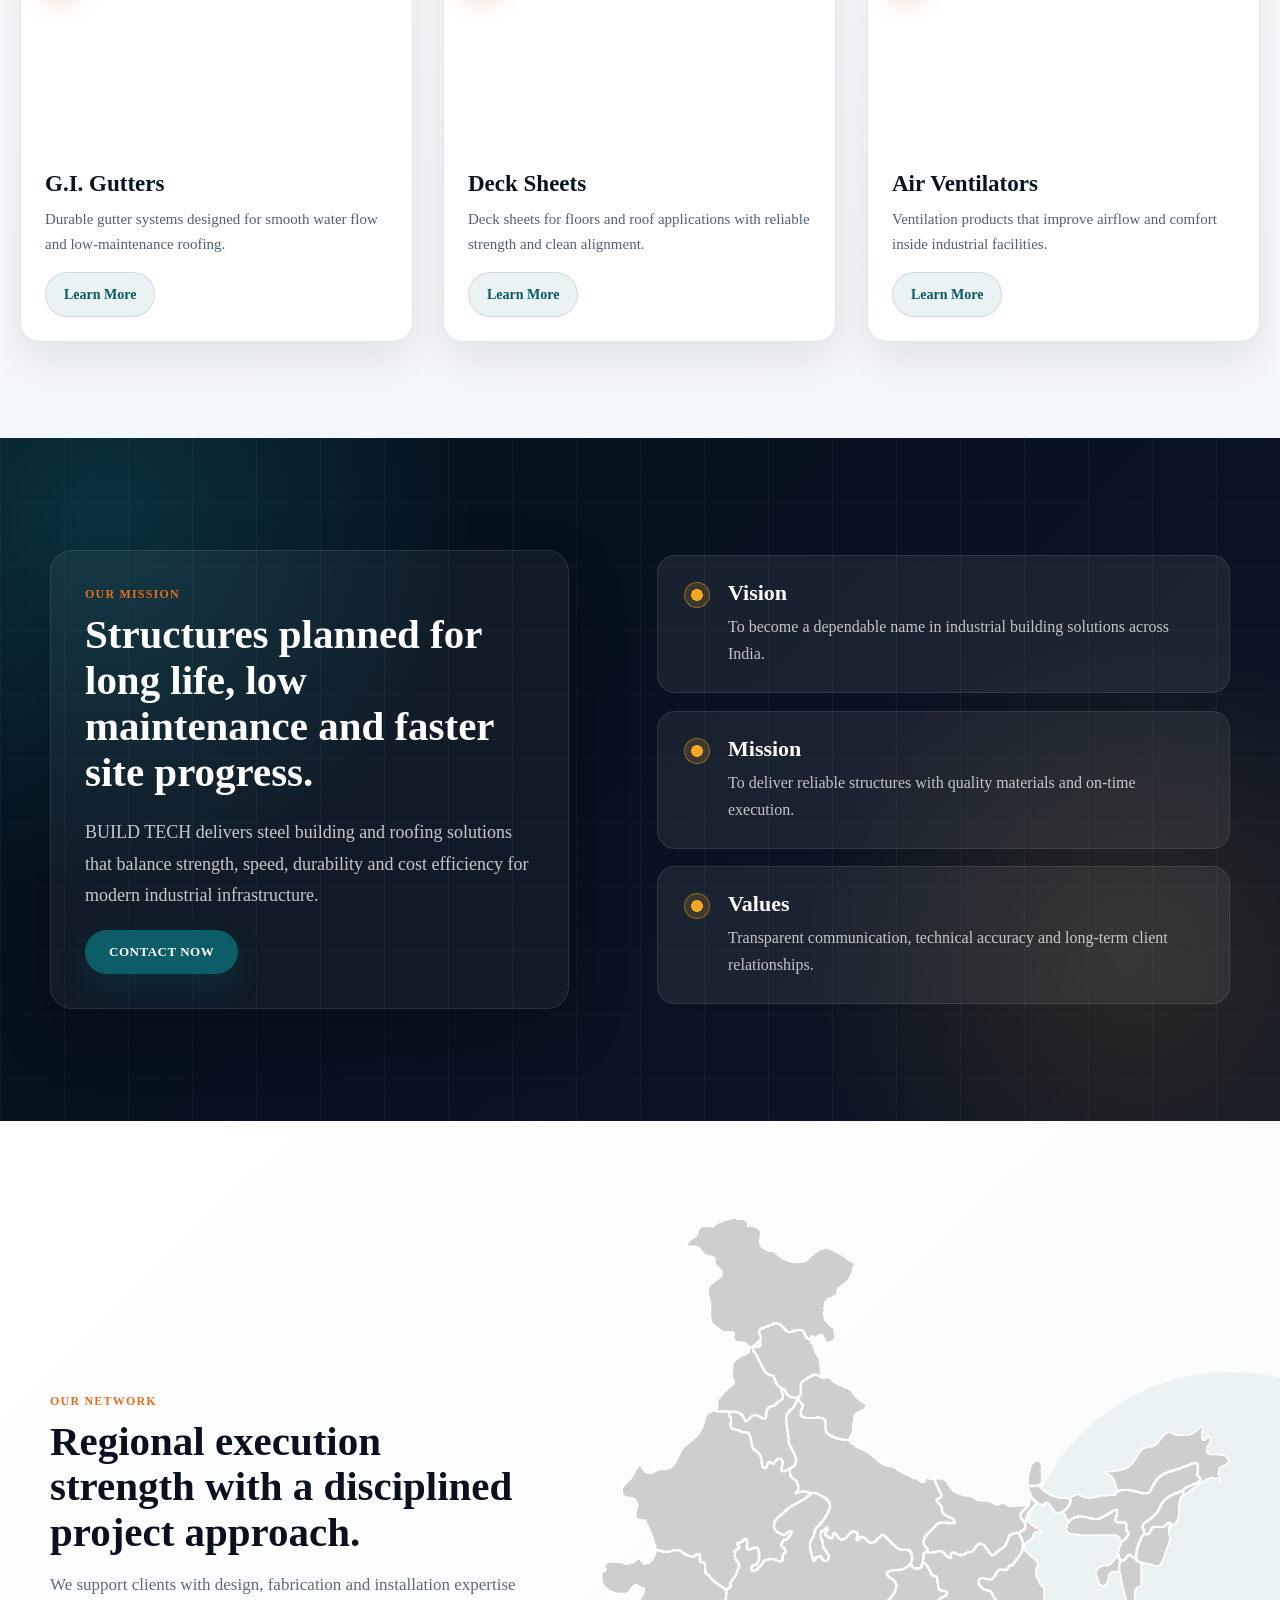
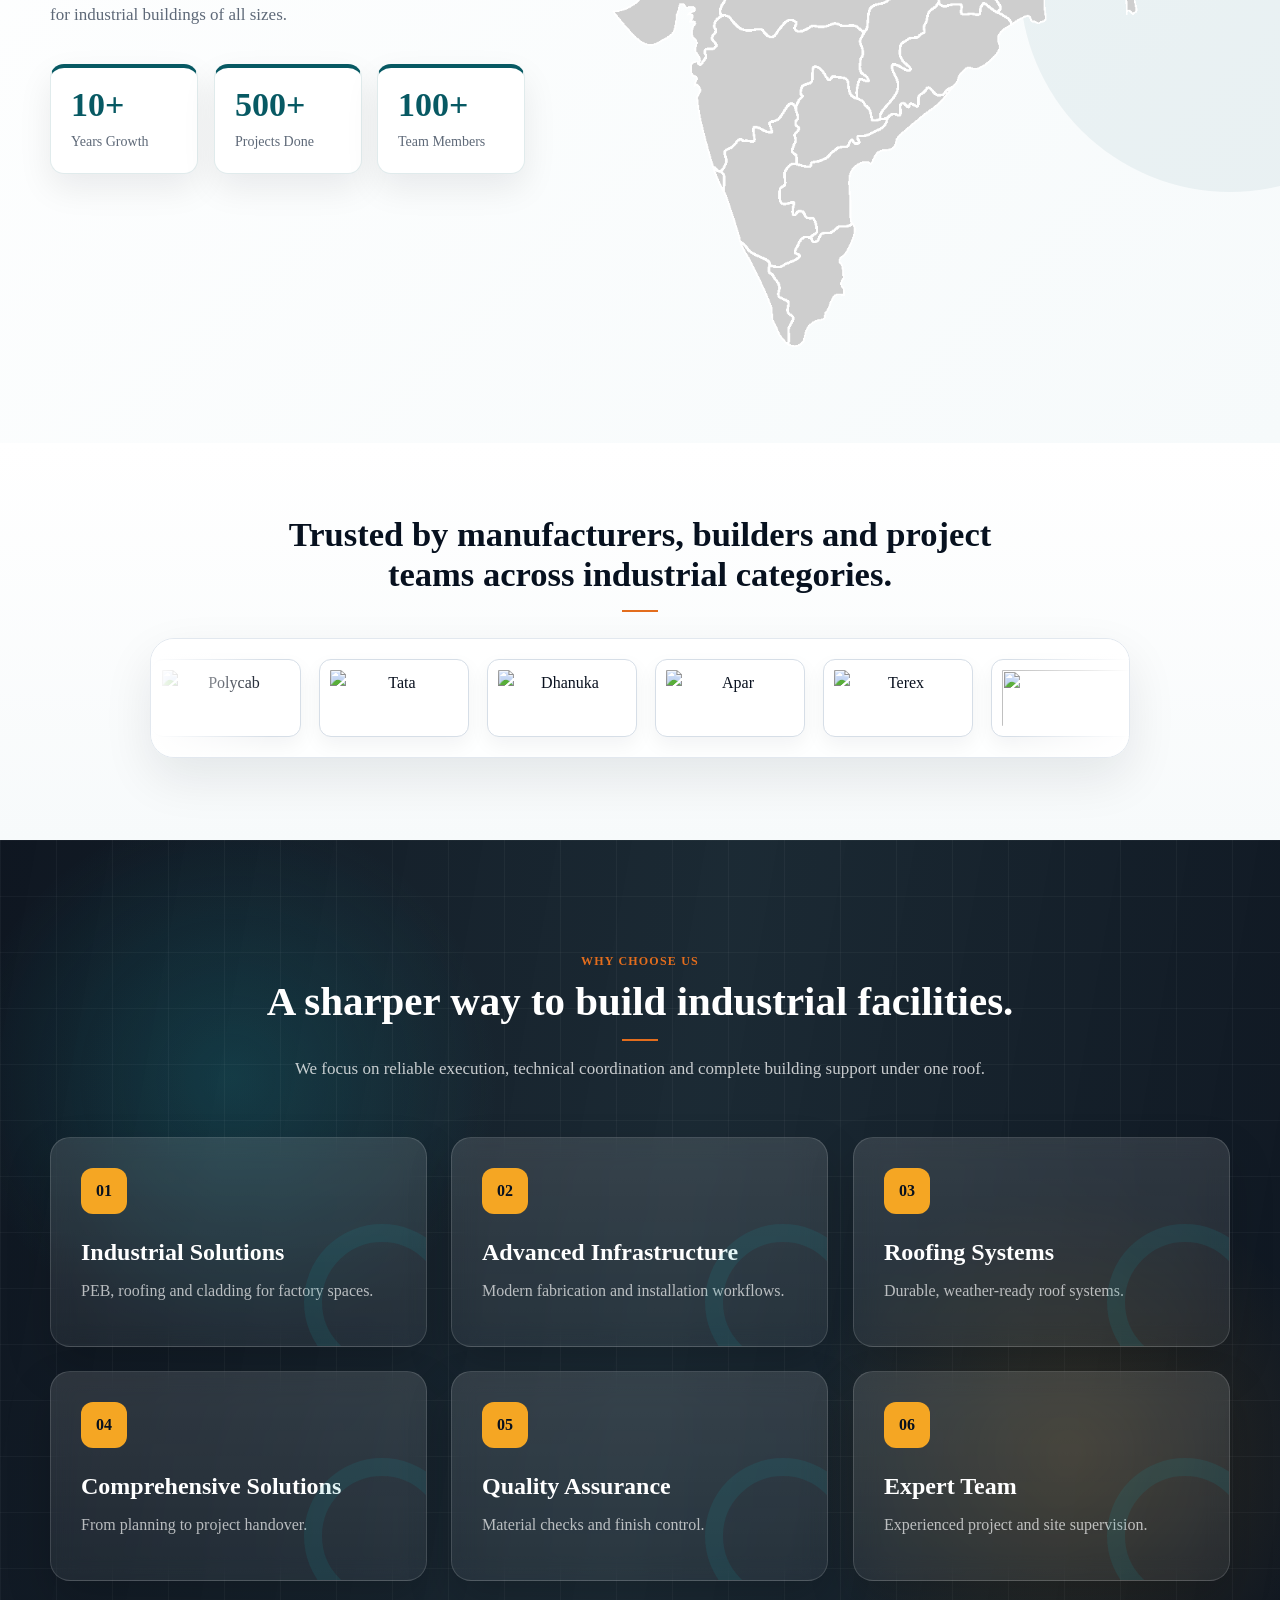
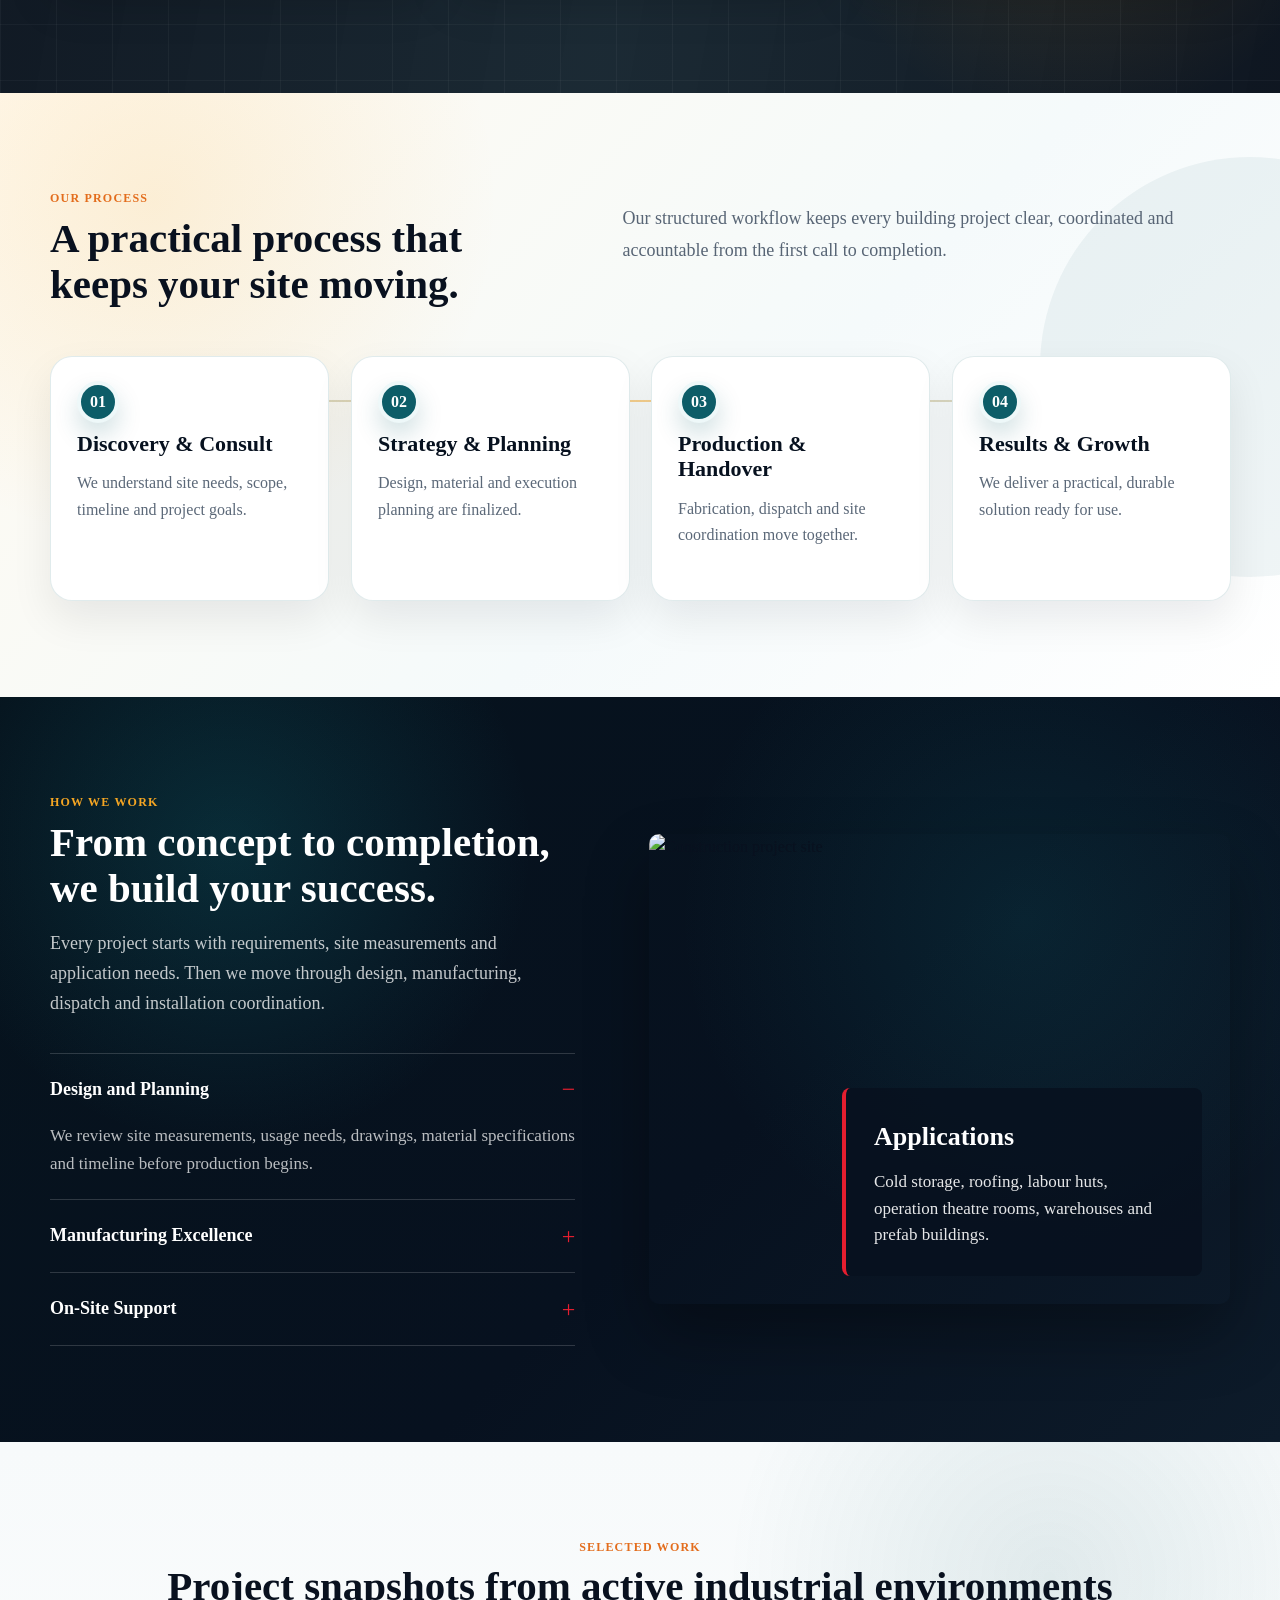
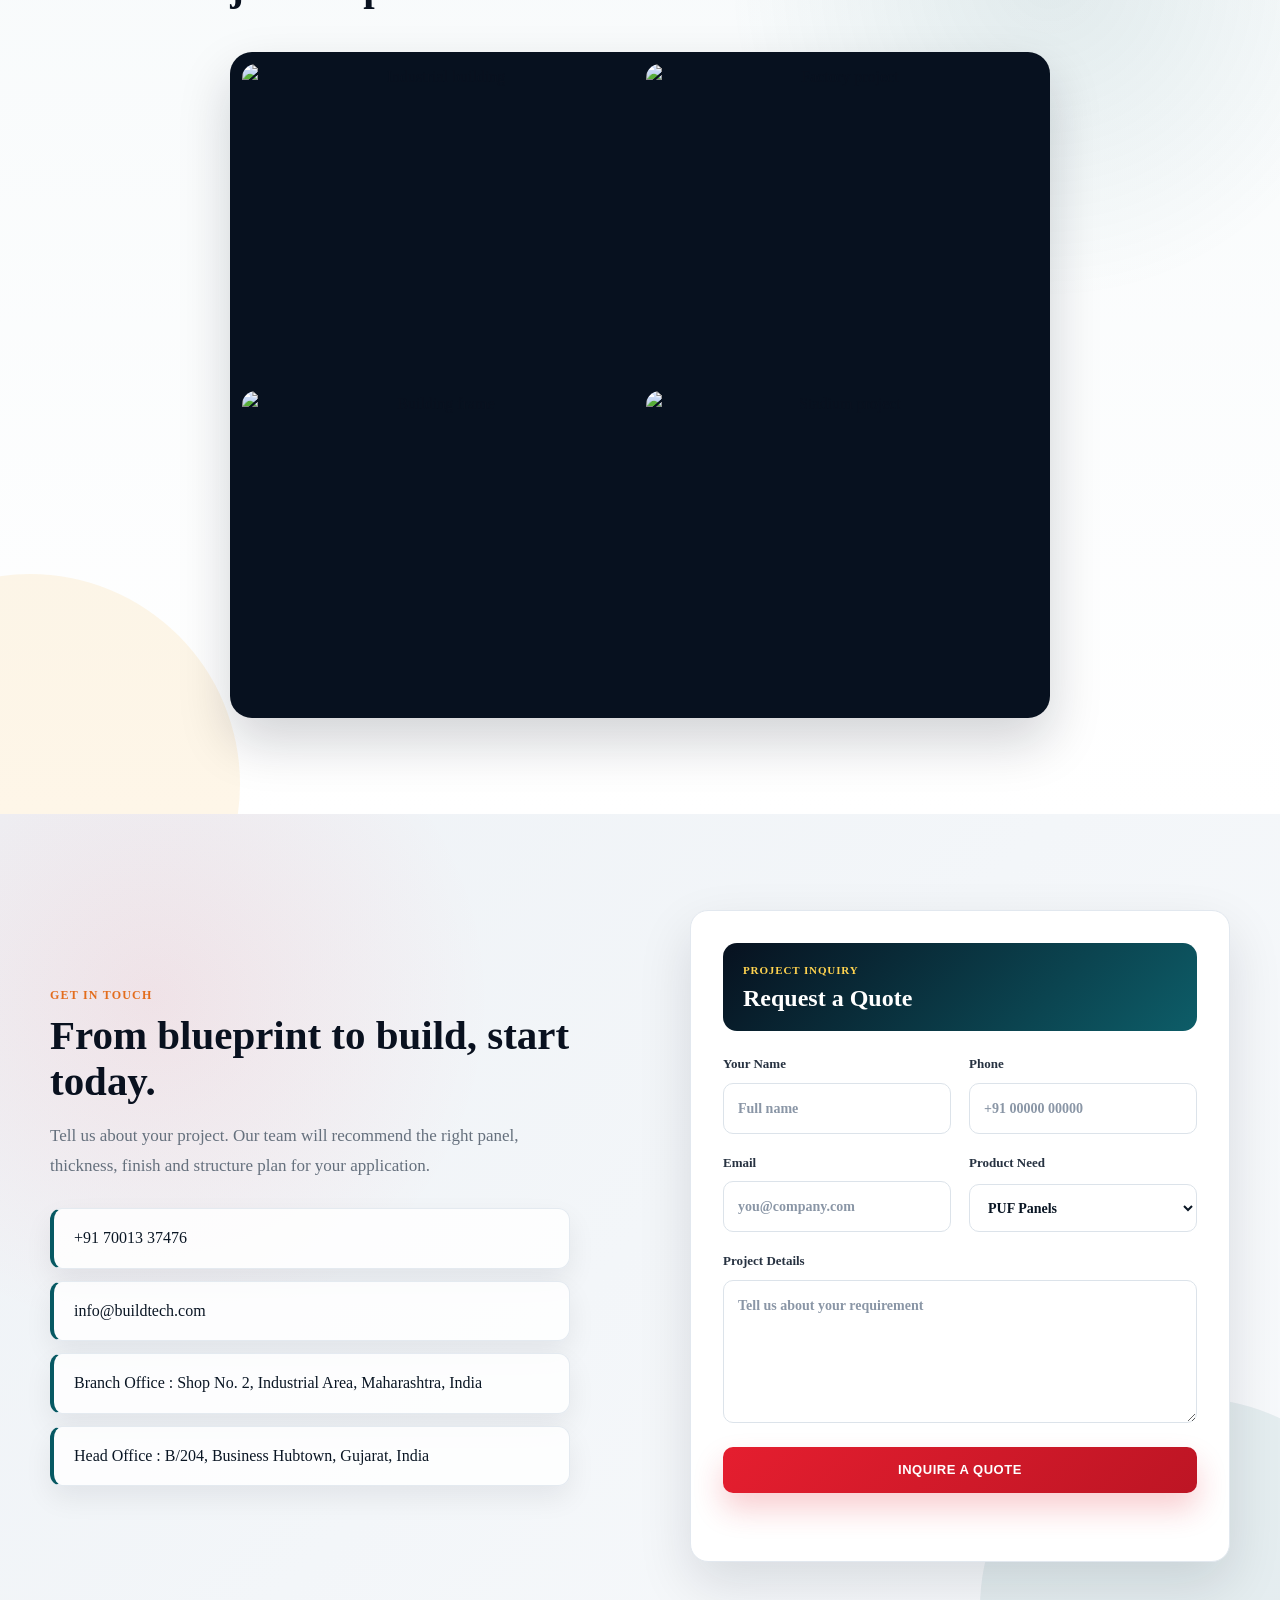
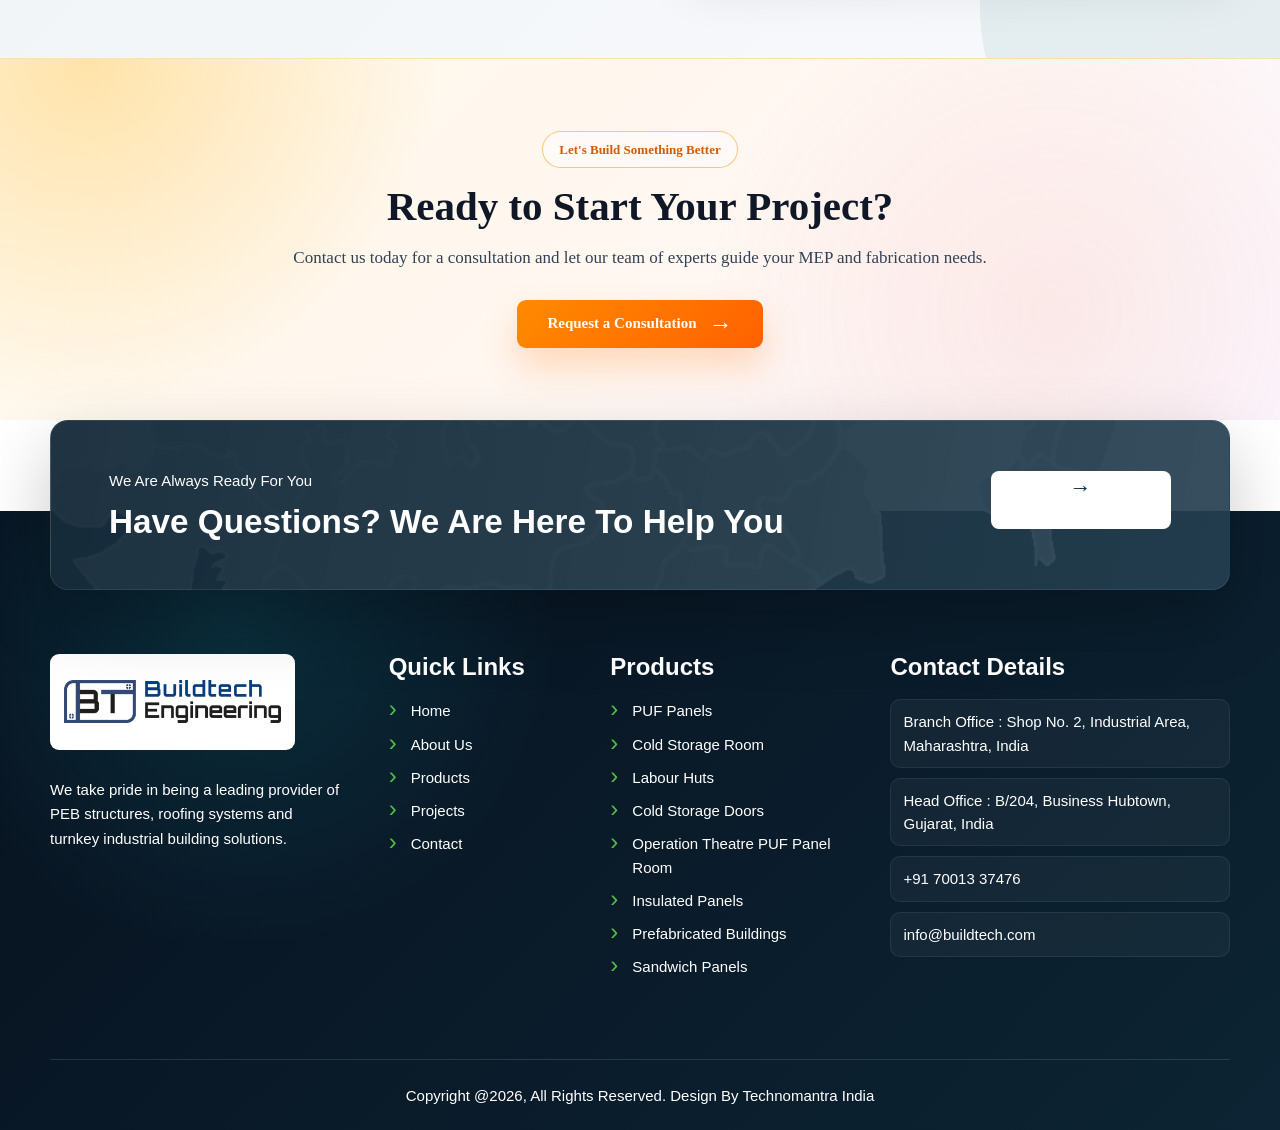
==== commit 5592f476: "website" ====
--- a/index.html
+++ b/index.html
@@ -21,7 +21,7 @@
         <span></span><span></span><span></span>
       </button>
       <div class="nav-links" id="navLinks">
-        <a href="about.html">About Us</a>
+        <a href="#about">About Us</a>
         <a href="#solutions">Products</a>
         <a href="#projects">Projects</a>
         <a href="#contact">Contact Us</a>
